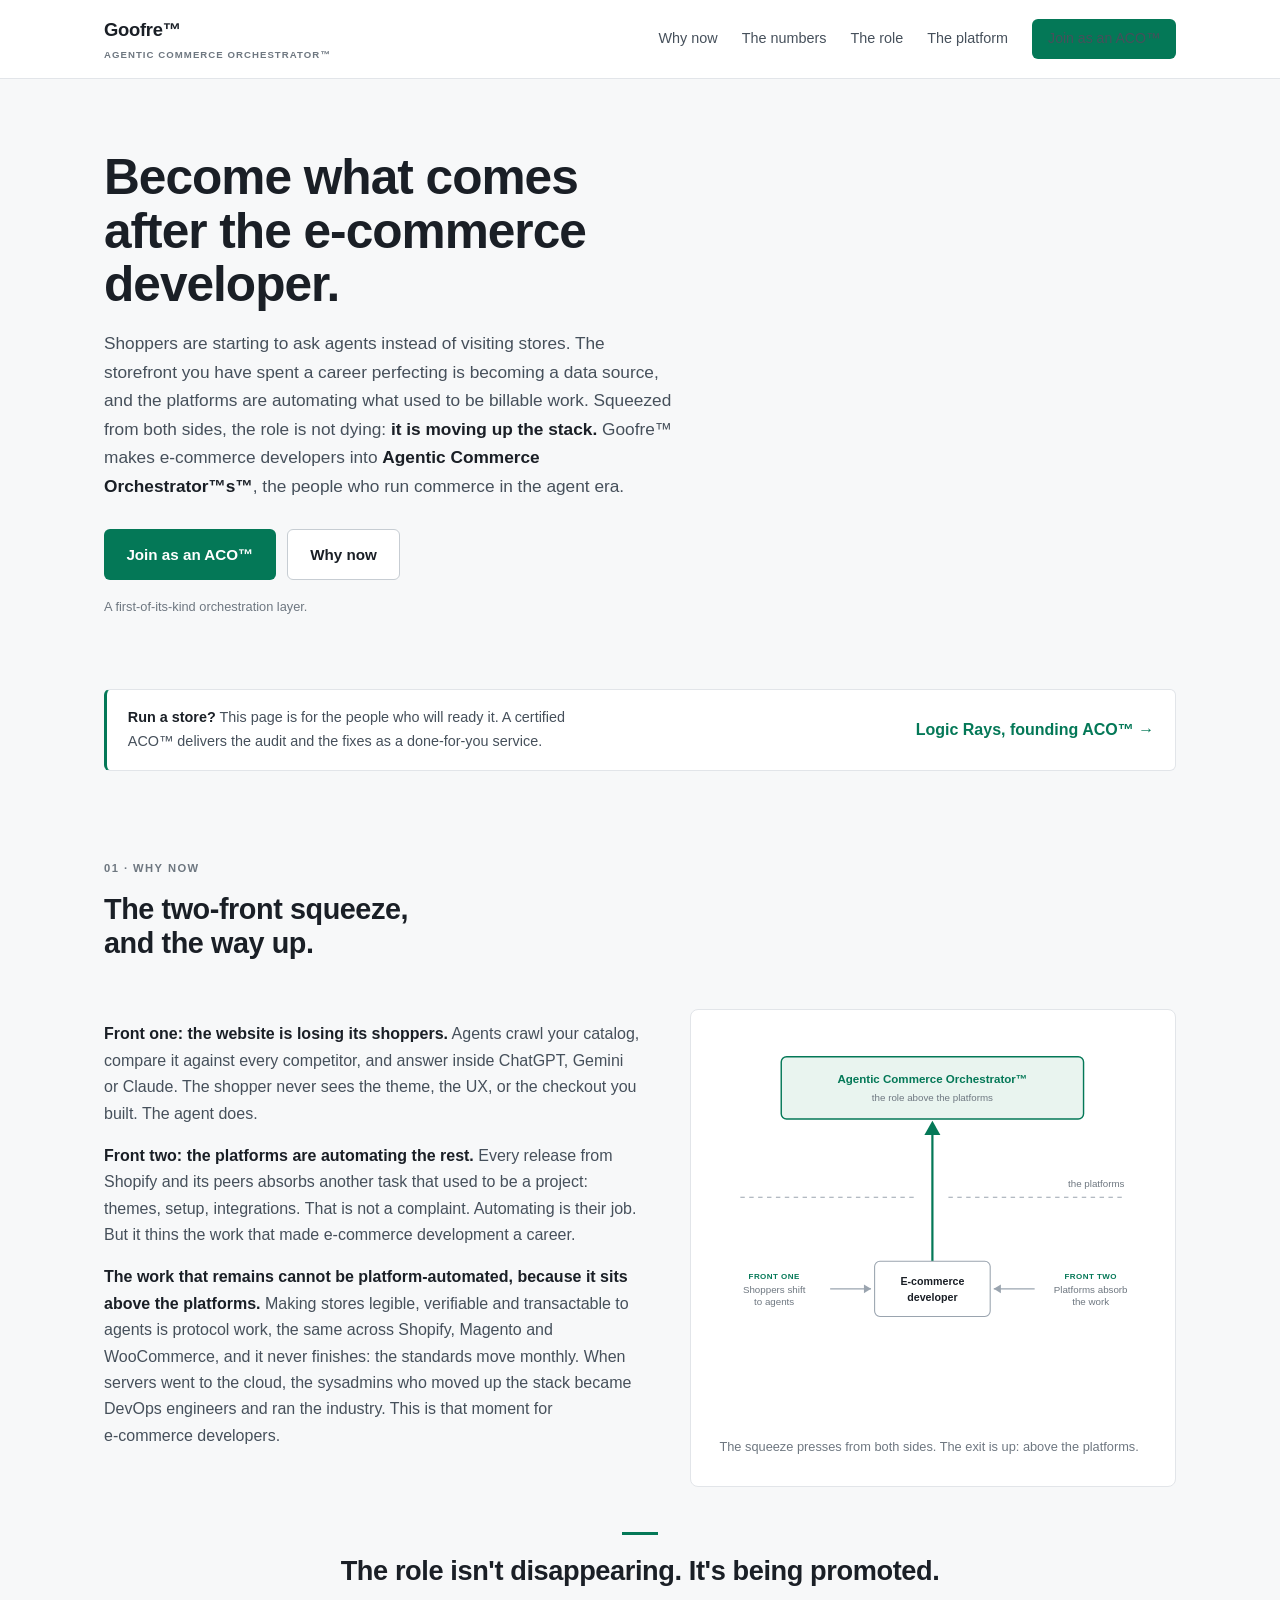
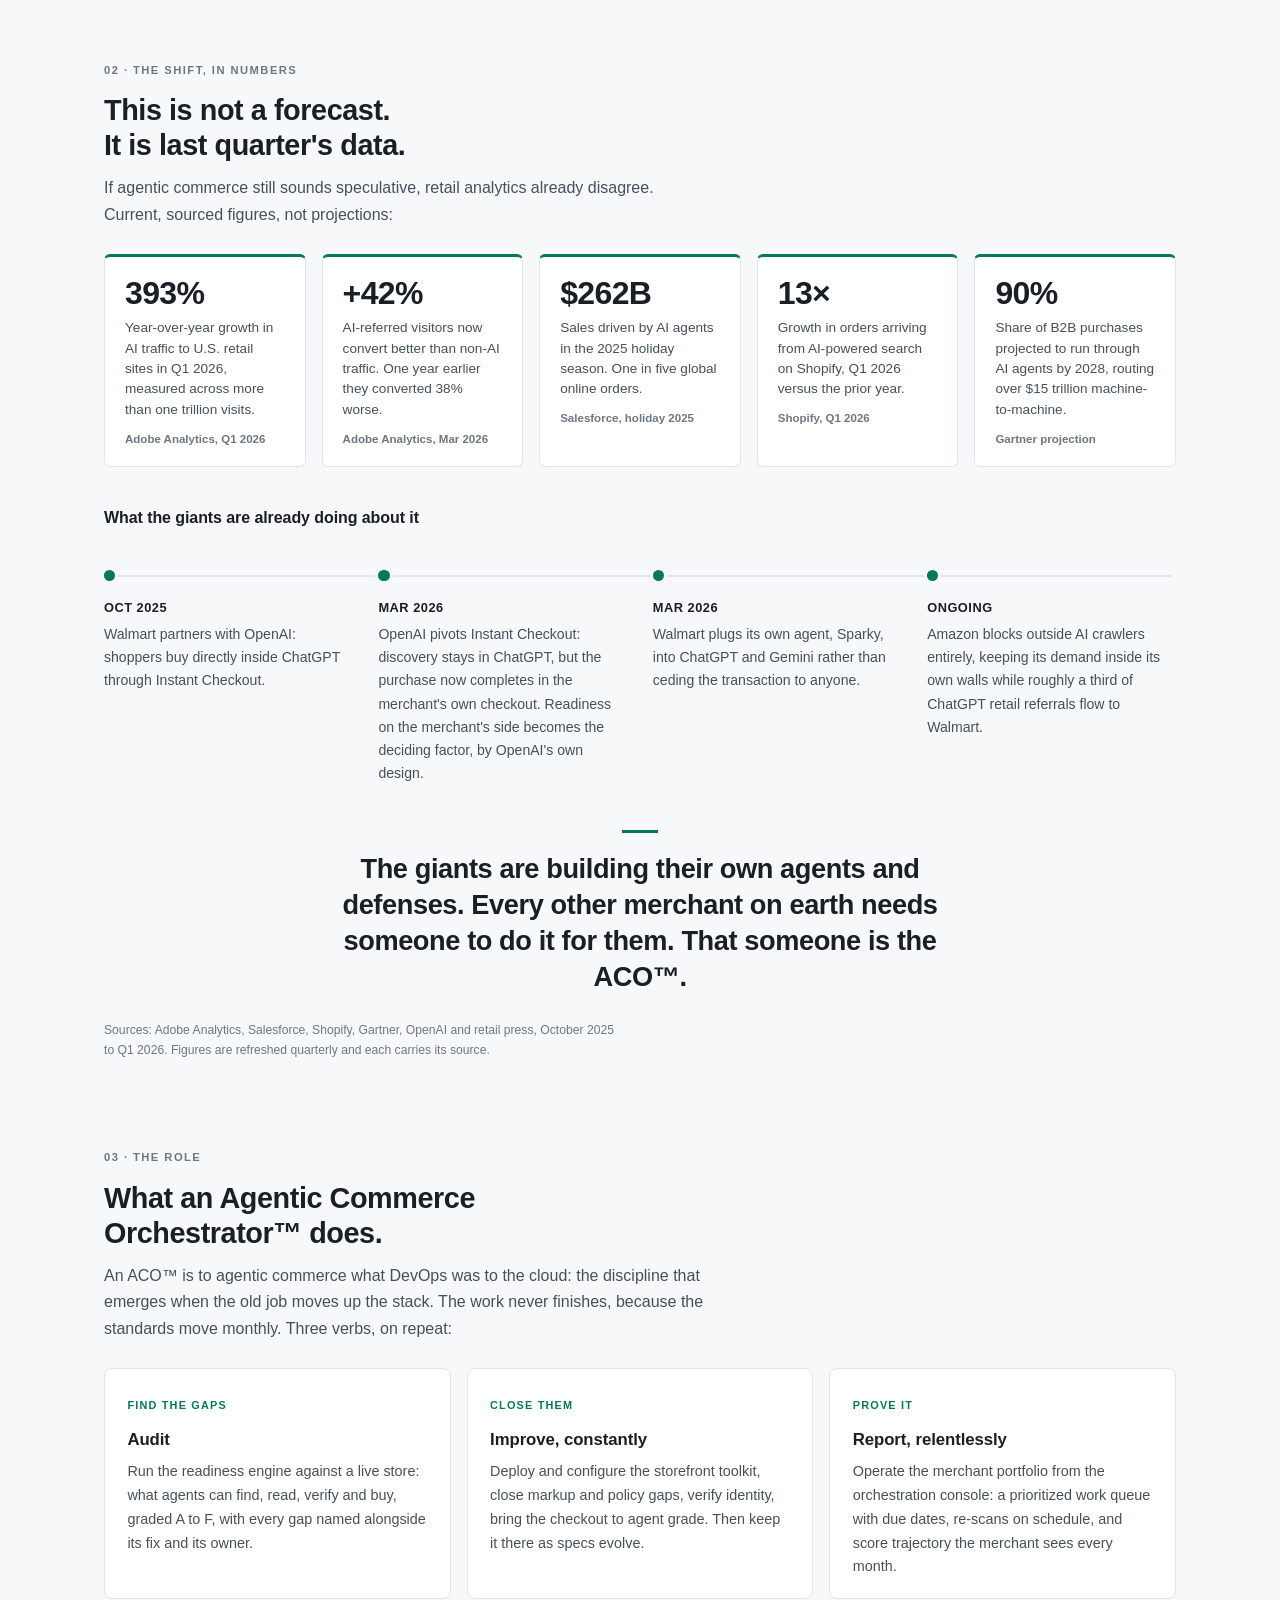
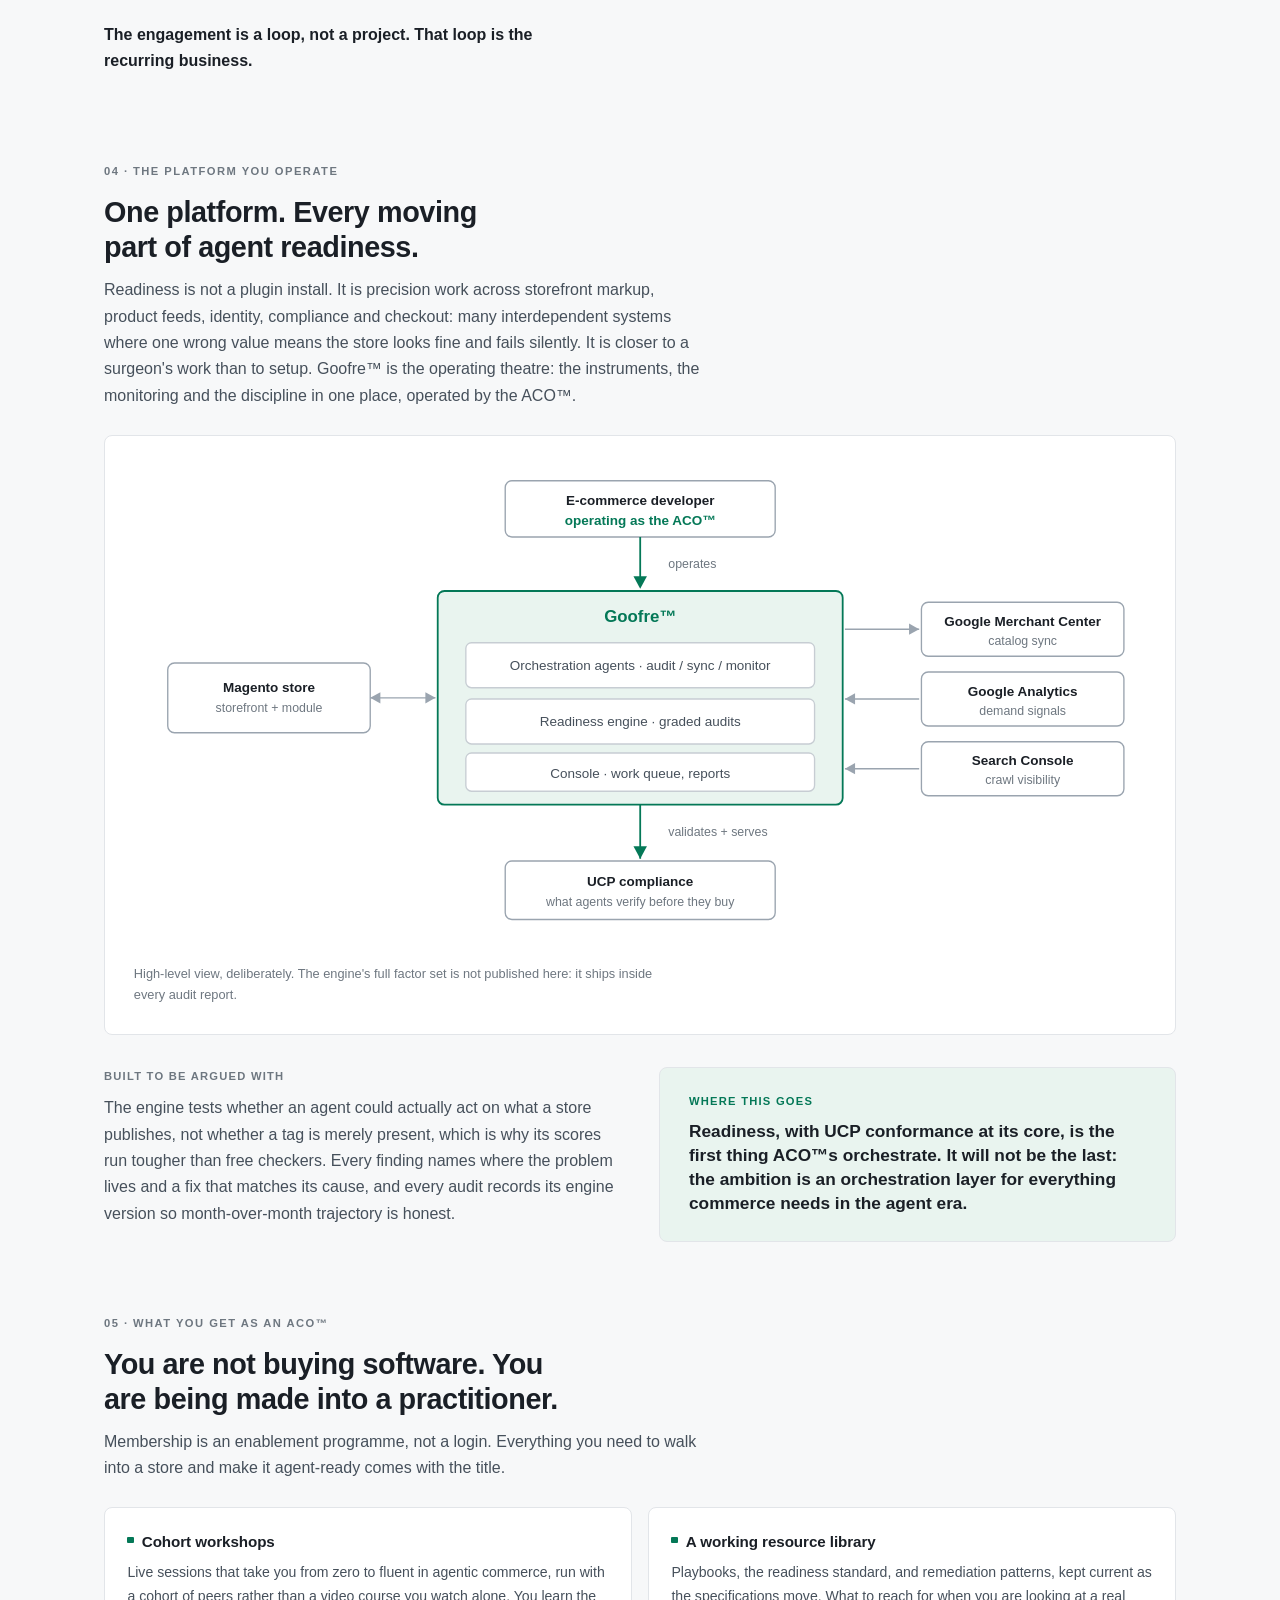
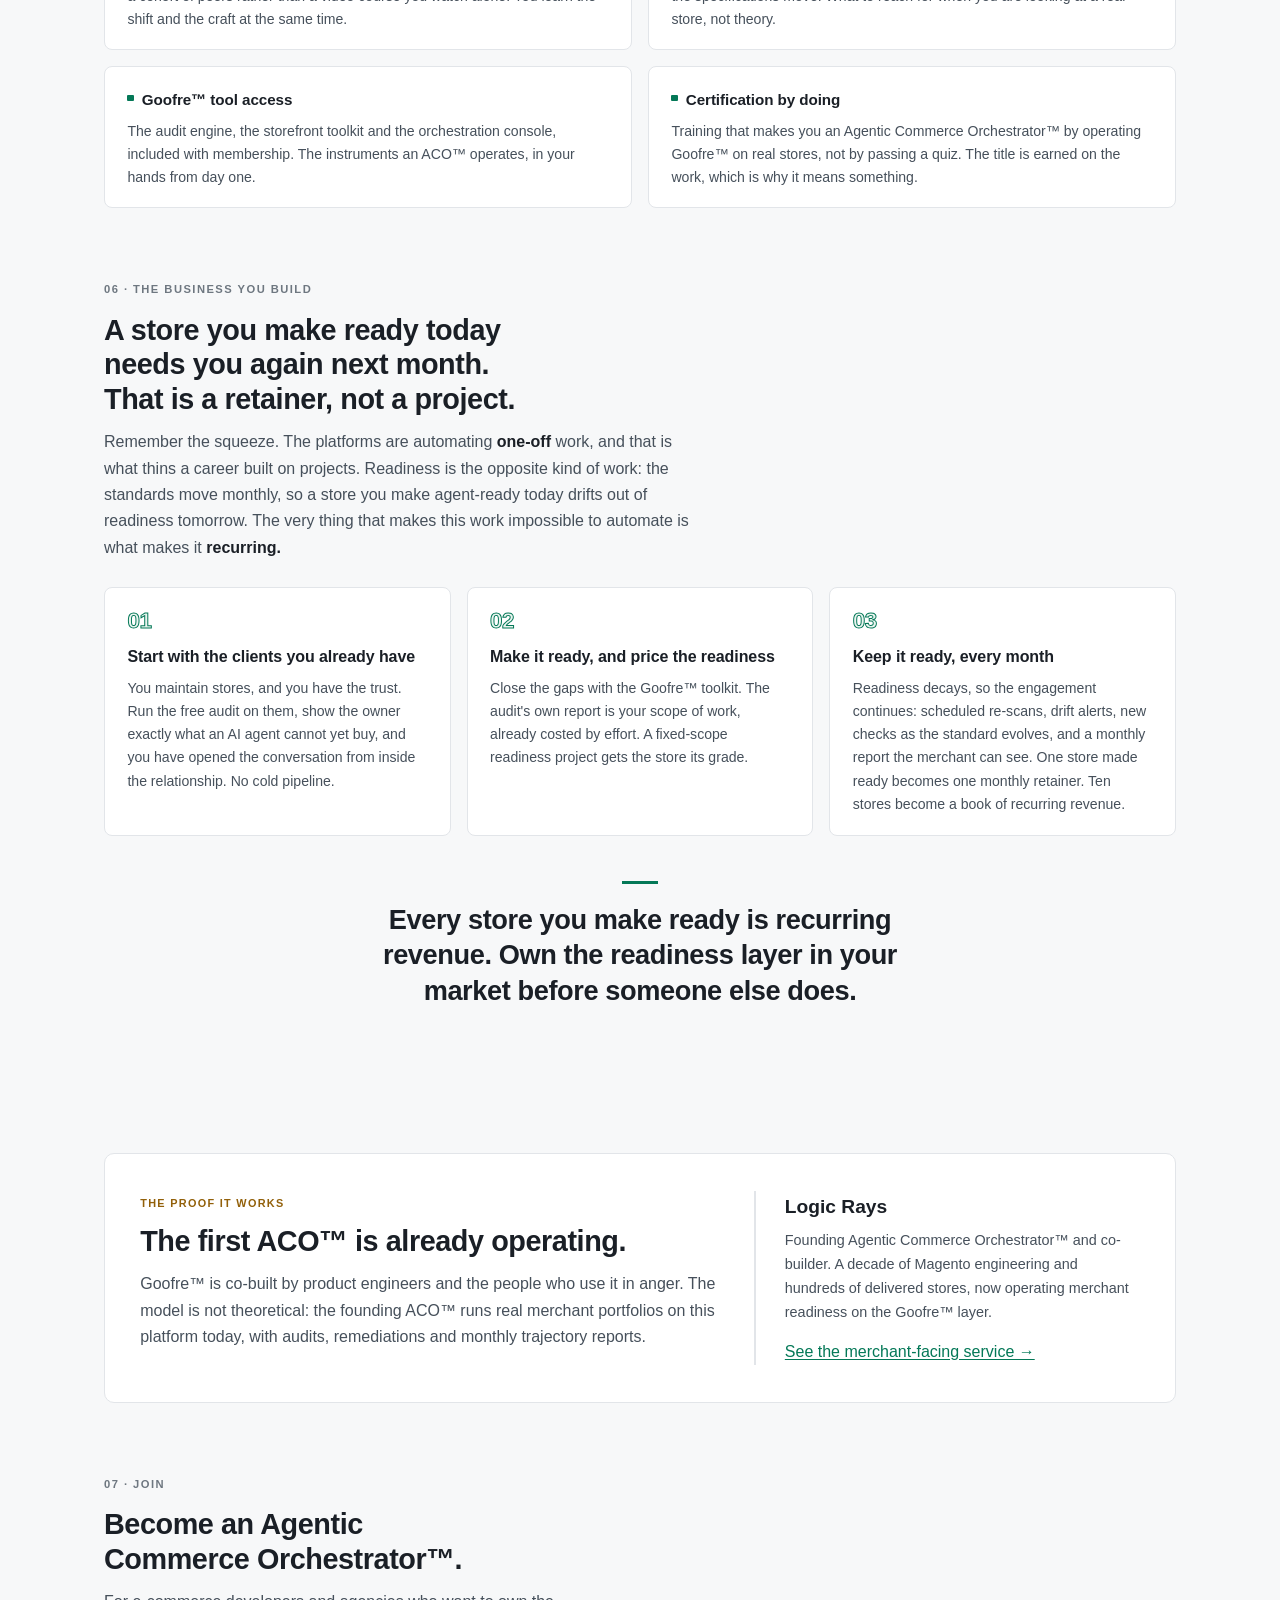
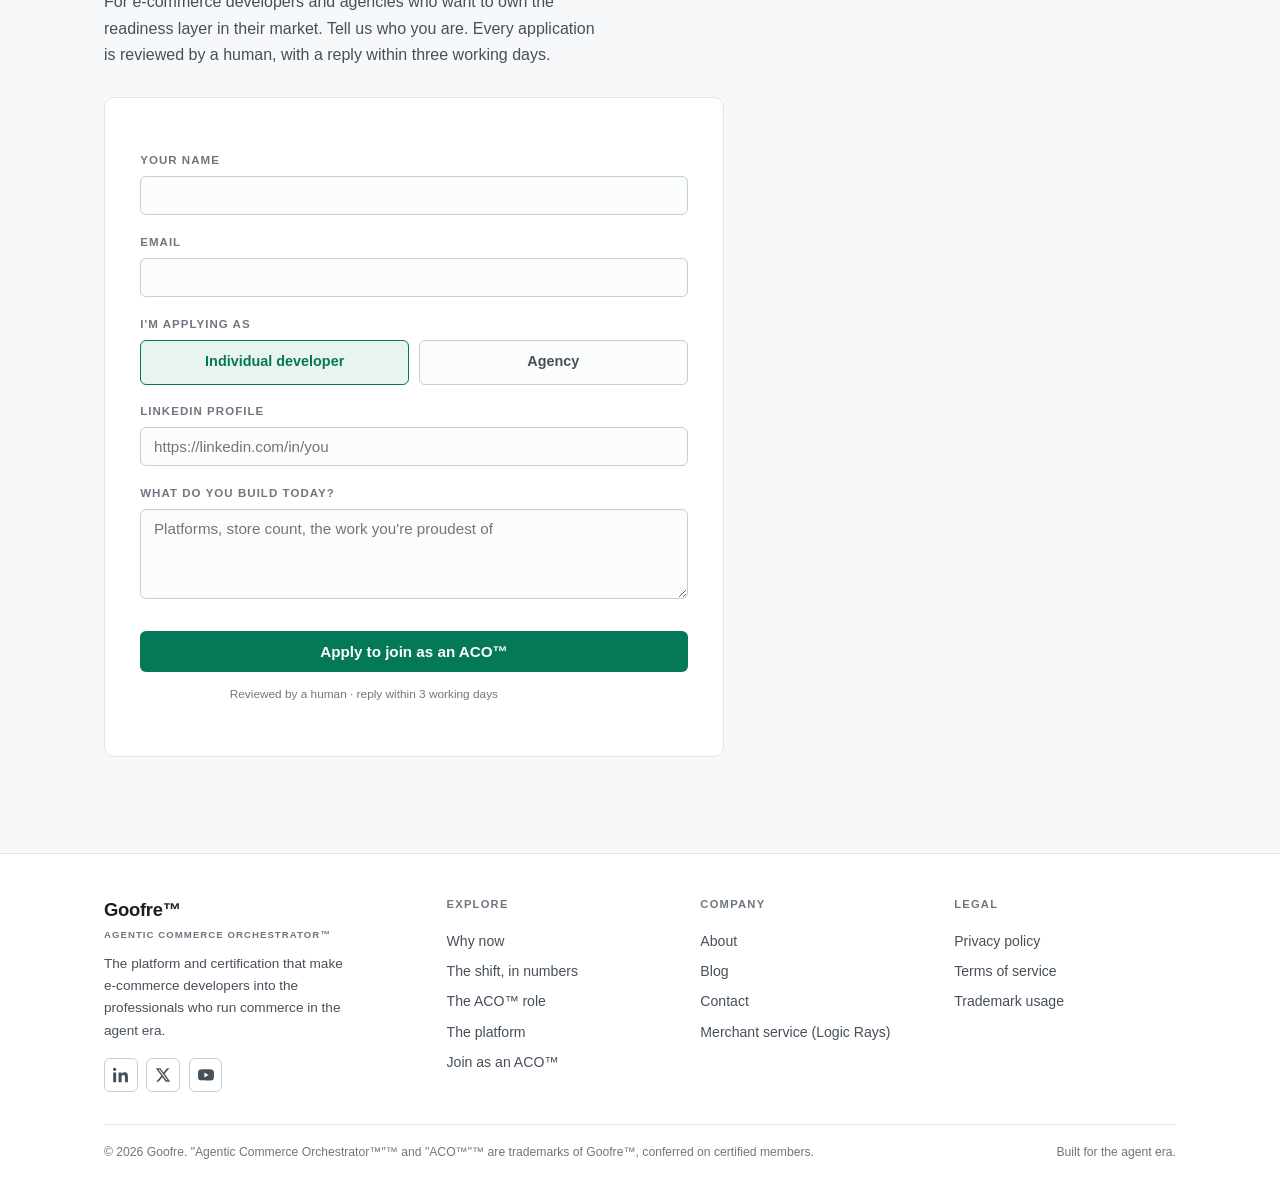
==== index.html @ 99a498b9 "Add ™ to visible Goofre / ACO / Agentic Commerce Orchestrator mentions Trademark symbol on visible b" ====
<!doctype html>
<html lang="en">
<head>
<!-- ═══════════════════════════════════════════════════════════════════════
  GOOFRE.COM · LANDING v5  (enterprise light · squeeze narrative · ACO)
  2026-08-13. Editorial rules in force on this page:
    · No em dashes anywhere in copy.
    · Every ACO / Agentic Commerce Orchestrator instance carries ™.
    · The audit is never quantified (no check counts, no factor lists).
      Precision is conveyed by language and the high-level diagram; the full
      factor set ships only inside audit reports.
    · The squeeze narrative is supply-side only (never merchant-facing).

  HANDOFF, fill before launch:
    [ ] Application form posts to a PLACEHOLDER action. Wire to a real
        endpoint (candidate: applicant-shaped variant of the public lead
        route) and name the owner of the 3-working-day reply promise.
    [ ] Footer: social links (LinkedIn / X / YouTube), Blog, About, Contact,
        Privacy, Terms are placeholder hrefs. Point at real destinations.
    [ ] Generate /sitemap.xml at launch and reference it in robots.txt.
    [ ] og:image, 1200x630 at /assets/goofre-og.jpg.
    [ ] Logic Rays links point at the github.io PREVIEW, swap to the real
        logicrays.com path at launch.
    [ ] Stats in section 02 are sourced Oct 2025 to Q1 2026. Refresh
        quarterly; each figure carries its source inline.
    [ ] index.html in this repo is the LIVE goofre.com. Replacing it with
        this file is the deliberate launch step.
    [ ] Preview deploys add <meta name="robots" content="noindex">.
  ═══════════════════════════════════════════════════════════════════════ -->
<meta charset="utf-8">
<meta name="viewport" content="width=device-width, initial-scale=1">
<meta name="robots" content="noindex">
<title>Goofre | Agentic Commerce Orchestrator™ for E-commerce Developers</title>
<meta name="description" content="The website is losing shoppers to AI agents, and platforms are automating the rest. Goofre makes e-commerce developers into Agentic Commerce Orchestrators™: precision agentic-commerce readiness, storefront tooling and continuous orchestration. Join as an ACO™.">
<link rel="canonical" href="https://goofre.com/">

<meta property="og:type" content="website">
<meta property="og:site_name" content="Goofre">
<meta property="og:title" content="Become what comes after the e-commerce developer.">
<meta property="og:description" content="Squeezed between agents replacing storefronts and platforms automating projects, the role is moving up the stack. Goofre makes developers into Agentic Commerce Orchestrators™.">
<meta property="og:url" content="https://goofre.com/">
<meta property="og:image" content="https://goofre.com/assets/goofre-og.jpg">
<meta name="twitter:card" content="summary_large_image">

<script type="application/ld+json">
{
  "@context": "https://schema.org",
  "@type": "Organization",
  "name": "Goofre",
  "url": "https://goofre.com",
  "description": "Goofre, the Agentic Commerce Orchestrator™. The platform and certification that make e-commerce developers into ACO™s: the professionals who ready stores for AI shopping agents and keep them ready."
}
</script>
<script type="application/ld+json">
{
  "@context": "https://schema.org",
  "@type": "WebSite",
  "name": "Goofre",
  "url": "https://goofre.com"
}
</script>
</head>
<body>

<style>
  /* ── Enterprise light system. Deep emerald, restrained neutrals, 1px
       borders, small radii. No glows, no gradients, no dark-neon. ───────── */
  :root {
    --ground:  #F7F8F9;
    --surface: #FFFFFF;
    --ink:     #1A1F26;
    --ink-2:   #46505B;
    --ink-3:   #6E7780;
    --rule:    #E2E5E9;
    --rule-2:  #EDEFF2;
    --accent:  #047857;
    --accent-hover: #065F46;
    --tint:    #E9F4EF;
    --warn:    #92600A;
    --font-sans: "Helvetica Neue", Helvetica, Arial, "Segoe UI", system-ui, sans-serif;
  }

  * { box-sizing: border-box; }
  body {
    margin: 0; background: var(--ground); color: var(--ink-2);
    font-family: var(--font-sans); font-size: 16px; line-height: 1.65;
    -webkit-font-smoothing: antialiased;
  }
  .shell { max-width: 1120px; margin: 0 auto; padding: 0 1.5rem; }
  section { padding: 4.5rem 0 0; }

  .eyebrow {
    font-size: .7rem; letter-spacing: .13em; text-transform: uppercase;
    color: var(--ink-3); font-weight: 700; margin: 0 0 .9rem;
  }
  h1 {
    font-size: clamp(2rem, 4.8vw, 3.1rem); line-height: 1.08; letter-spacing: -.02em;
    font-weight: 700; margin: 0 0 1.1rem; color: var(--ink); text-wrap: balance; max-width: 19ch;
  }
  h2 {
    font-size: clamp(1.35rem, 2.8vw, 1.8rem); line-height: 1.2; letter-spacing: -.015em;
    font-weight: 700; margin: 0 0 .8rem; color: var(--ink); text-wrap: balance; max-width: 32ch;
  }
  h3 { font-size: 1rem; font-weight: 700; color: var(--ink); margin: 0 0 .4rem; letter-spacing: -.005em; }
  p { max-width: 68ch; margin: 0 0 1rem; }
  strong { color: var(--ink); font-weight: 700; }
  a { color: var(--accent); text-underline-offset: 2px; }
  a:focus-visible, .cta:focus-visible, input:focus-visible, textarea:focus-visible { outline: 2px solid var(--accent); outline-offset: 2px; }

  .cta {
    display: inline-flex; align-items: center; gap: .5rem;
    background: var(--accent); color: #fff; text-decoration: none;
    font-weight: 600; font-size: .95rem; padding: .75rem 1.4rem; border-radius: 6px; border: 0; cursor: pointer;
  }
  .cta:hover { background: var(--accent-hover); }
  .cta.ghost { background: var(--surface); color: var(--ink); border: 1px solid #C7CDD3; }
  .cta.ghost:hover { border-color: var(--accent); color: var(--accent); }

  header.site { background: var(--surface); border-bottom: 1px solid var(--rule); }
  header.site .shell { display: flex; align-items: center; justify-content: space-between; flex-wrap: wrap; gap: .5rem 1.2rem; padding-top: .95rem; padding-bottom: .95rem; }
  .wordmark { font-weight: 700; letter-spacing: -.015em; font-size: 1.15rem; color: var(--ink); text-decoration: none; }
  .wordmark small { font-size: .6rem; letter-spacing: .11em; text-transform: uppercase; color: var(--ink-3); display: block; margin-top: .1rem; font-weight: 600; }
  .nav { display: flex; gap: 1.5rem; align-items: center; font-size: .9rem; }
  .nav a { color: var(--ink-2); text-decoration: none; font-weight: 500; }
  .nav a:hover { color: var(--ink); }

  .hero { padding: 4.5rem 0 3.5rem; }
  .hero-sub { font-size: 1.08rem; max-width: 60ch; }
  .hero-note { font-size: .8rem; color: var(--ink-3); margin-top: 1rem; font-weight: 500; }

  /* why-now: text + vertical diagram, side by side, vertically centred */
  .why-grid { display: grid; grid-template-columns: 1.05fr .95fr; gap: 3rem; align-items: center; margin-top: 1.4rem; }
  .why-copy p { max-width: none; }
  .why-figure { margin-top: 0; }

  .merchant-band {
    display: flex; align-items: center; justify-content: space-between; gap: 1.5rem; flex-wrap: wrap;
    background: var(--surface); border: 1px solid var(--rule); border-left: 3px solid var(--accent);
    border-radius: 6px; padding: 1rem 1.3rem; margin: 0 0 1rem;
  }
  .merchant-band p { margin: 0; font-size: .9rem; max-width: 60ch; }
  .merchant-band a { font-weight: 600; text-decoration: none; }
  .merchant-band a:hover { text-decoration: underline; }

  .panel { background: var(--surface); border: 1px solid var(--rule); border-radius: 8px; padding: 1.8rem; margin: 1.6rem 0 0; }
  .panel svg { width: 100%; height: auto; display: block; }
  .panel figcaption { font-size: .8rem; color: var(--ink-3); margin-top: 1rem; line-height: 1.6; max-width: 76ch; }
  .d-label { font-family: var(--font-sans); font-size: 12px; fill: var(--ink-2); font-weight: 500; }
  .d-label.strong { fill: var(--ink); font-weight: 700; }
  .d-label.accent { fill: var(--accent); font-weight: 700; }
  .d-label.dim { fill: var(--ink-3); font-size: 11px; }
  .d-box { fill: var(--surface); stroke: #9AA4AF; stroke-width: 1.2; rx: 6; }
  .d-box.accent { stroke: var(--accent); stroke-width: 1.6; fill: var(--tint); }
  .d-box.inner { fill: #FFFFFF; stroke: #C7CDD3; rx: 5; }
  .d-line { stroke: #9AA4AF; stroke-width: 1.2; fill: none; }
  .d-line.accent { stroke: var(--accent); stroke-width: 1.6; }

  /* thesis / climax statement: centred, deliberate, fills the centre of the width */
  .pull {
    text-align: center; max-width: 40ch; margin: 2.8rem auto 0;
    font-size: clamp(1.4rem, 2.4vw, 1.7rem); line-height: 1.32; letter-spacing: -.015em;
    color: var(--ink); font-weight: 700;
  }
  .pull::before { content: ""; display: block; width: 2.2rem; height: 3px; background: var(--accent); margin: 0 auto 1.1rem; }

  /* stats */
  .stats { display: grid; grid-template-columns: repeat(auto-fit, minmax(200px, 1fr)); gap: 1rem; margin: 1.6rem 0 0; }
  .stat { background: var(--surface); border: 1px solid var(--rule); border-top: 3px solid var(--accent); border-radius: 6px; padding: 1.2rem 1.25rem 1.05rem; }
  .stat b { display: block; font-size: 2rem; font-weight: 700; letter-spacing: -.02em; color: var(--ink); line-height: 1.1; }
  .stat span { display: block; font-size: .85rem; margin-top: .45rem; line-height: 1.5; }
  .stat small { display: block; font-size: .72rem; color: var(--ink-3); margin-top: .6rem; font-weight: 600; }
  /* horizontal timeline: 4 nodes on a rail, reading left to right */
  .timeline { display: grid; grid-template-columns: repeat(4, 1fr); gap: 1.6rem; margin: 2.4rem 0 0; position: relative; }
  .timeline::before { content: ""; position: absolute; top: 5px; left: 5px; right: 5px; height: 2px; background: var(--rule); }
  .tl { position: relative; padding-top: 1.7rem; max-width: none; }
  .tl::before { content: ""; position: absolute; left: 0; top: 0; width: .7rem; height: .7rem; border-radius: 50%; background: var(--accent); box-shadow: 0 0 0 3px var(--ground); }
  .tl b { display: block; color: var(--ink); font-weight: 700; font-size: .8rem; letter-spacing: .04em; margin-bottom: .3rem; }
  .tl p { margin: 0; font-size: .88rem; }
  .sources { font-size: .76rem; color: var(--ink-3); margin-top: 1.6rem; max-width: 76ch; }

  .triad { display: grid; grid-template-columns: 1fr 1fr 1fr; gap: 1rem; margin: 1.6rem 0 0; }
  .tcard { background: var(--surface); border: 1px solid var(--rule); border-radius: 8px; padding: 1.4rem 1.4rem 1.2rem; }
  .tcard .tk { font-size: .68rem; letter-spacing: .11em; text-transform: uppercase; color: var(--accent); font-weight: 700; }
  .tcard h3 { margin: .55rem 0 .4rem; font-size: 1.05rem; }
  .tcard p { font-size: .9rem; margin: 0; }

  .principles { display: grid; grid-template-columns: 1fr 1fr; gap: 1rem; margin-top: 1.6rem; }
  .prin { background: var(--surface); border: 1px solid var(--rule); border-radius: 8px; padding: 1.3rem 1.4rem 1.1rem; }
  .prin h3 { font-size: .95rem; color: var(--ink); margin-bottom: .45rem; }
  .prin h3 { padding-left: .9rem; position: relative; }
  .prin h3::before { content: ""; position: absolute; left: 0; top: .5em; width: .4rem; height: .4rem; background: var(--accent); border-radius: 1px; }
  .prin p { font-size: .88rem; margin: 0; }

  /* two-column split: explanatory prose left, highlighted statement right */
  .split { display: grid; grid-template-columns: 1fr 1fr; gap: 2.4rem; margin: 2rem 0 0; align-items: stretch; }
  .split .lead-eyebrow { font-size: .7rem; letter-spacing: .11em; text-transform: uppercase; color: var(--ink-3); font-weight: 700; margin: 0 0 .6rem; }
  .split-copy p { max-width: none; margin: 0; }
  .statement-card { background: var(--tint); border: 1px solid var(--rule); border-radius: 8px; padding: 1.6rem 1.8rem; display: flex; flex-direction: column; justify-content: center; }
  .statement-card .lead-eyebrow { color: var(--accent); }
  .statement-card p { margin: 0; font-size: 1.08rem; font-weight: 700; color: var(--ink); max-width: none; line-height: 1.4; }

  /* business model steps */
  .model { display: grid; grid-template-columns: 1fr 1fr 1fr; gap: 1rem; margin: 1.6rem 0 0; }
  .model-step { background: var(--surface); border: 1px solid var(--rule); border-radius: 8px; padding: 1.4rem 1.4rem 1.2rem; position: relative; }
  .model-step .mn { font-size: 1.4rem; font-weight: 700; color: var(--tint); -webkit-text-stroke: 1px var(--accent); letter-spacing: -.02em; line-height: 1; display: block; }
  .model-step h3 { margin: .7rem 0 .4rem; font-size: 1rem; }
  .model-step p { font-size: .88rem; margin: 0; }

  .partner { background: var(--surface); border: 1px solid var(--rule); border-radius: 10px; padding: 2.2rem; margin-top: 4.5rem; }
  .partner .grid { display: grid; grid-template-columns: 1.2fr .8fr; gap: 2.2rem; align-items: center; }
  .partner .founding { font-size: .68rem; letter-spacing: .12em; text-transform: uppercase; color: var(--warn); font-weight: 700; }
  .partner h2 { margin-top: .5rem; }
  .partner .lr { border-left: 2px solid var(--rule); padding-left: 1.8rem; }
  .partner .lr b { font-size: 1.2rem; font-weight: 700; color: var(--ink); display: block; }
  .partner .lr p { font-size: .9rem; margin: .45rem 0 .9rem; }

  .apply { background: var(--surface); border: 1px solid var(--rule); border-radius: 10px; padding: 2.2rem; margin-top: 1.8rem; max-width: 620px; }
  .apply label { display: block; font-size: .72rem; letter-spacing: .09em; text-transform: uppercase; color: var(--ink-3); font-weight: 700; margin: 1.1rem 0 .35rem; }
  .apply input[type="text"], .apply input[type="email"], .apply input[type="url"], .apply textarea {
    width: 100%; background: #FBFCFC; border: 1px solid #C7CDD3; border-radius: 6px;
    color: var(--ink); font-family: var(--font-sans); font-size: .95rem; padding: .65rem .8rem; outline: none;
  }
  .apply input:focus, .apply textarea:focus { border-color: var(--accent); }
  .apply textarea { min-height: 90px; resize: vertical; }
  .whoami { display: flex; gap: .6rem; margin-top: .35rem; }
  .whoami input[type="radio"] { position: absolute; opacity: 0; }
  .whoami label {
    margin: 0; flex: 1; text-align: center; cursor: pointer; text-transform: none; letter-spacing: 0;
    font-size: .9rem; font-weight: 600; color: var(--ink-2);
    background: #FBFCFC; border: 1px solid #C7CDD3; border-radius: 6px; padding: .6rem .5rem;
  }
  .whoami input[type="radio"]:checked + label { border-color: var(--accent); color: var(--accent); background: var(--tint); }
  .whoami input[type="radio"]:focus-visible + label { outline: 2px solid var(--accent); outline-offset: 2px; }
  .cond { display: none; }
  .apply:has(#who-ind:checked) .cond.ind { display: block; }
  .apply:has(#who-agency:checked) .cond.agency { display: block; }
  .apply .cta { margin-top: 1.5rem; width: 100%; justify-content: center; }
  .apply-note { font-size: .74rem; color: var(--ink-3); margin-top: .8rem; text-align: center; font-weight: 500; }

  .final { padding: 4.5rem 0 5rem; }

  /* ── Enterprise footer: sitemap columns + social ─────────────────────── */
  footer.site { background: var(--surface); border-top: 1px solid var(--rule); margin-top: 1rem; }
  .foot-grid { display: grid; grid-template-columns: 1.4fr 1fr 1fr 1fr; gap: 2rem; padding: 2.6rem 0 2rem; }
  .foot-brand p { font-size: .85rem; margin: .6rem 0 1rem; max-width: 32ch; }
  .foot-col h4 { font-size: .7rem; letter-spacing: .11em; text-transform: uppercase; color: var(--ink-3); font-weight: 700; margin: 0 0 .8rem; }
  .foot-col a { display: block; color: var(--ink-2); text-decoration: none; font-size: .88rem; padding: .22rem 0; }
  .foot-col a:hover { color: var(--accent); }
  .social { display: flex; gap: .55rem; }
  .social a {
    width: 2.1rem; height: 2.1rem; border: 1px solid #C7CDD3; border-radius: 6px;
    display: flex; align-items: center; justify-content: center; color: var(--ink-2);
  }
  .social a:hover { border-color: var(--accent); color: var(--accent); }
  .social svg { width: 1rem; height: 1rem; fill: currentColor; }
  .foot-bottom { border-top: 1px solid var(--rule); padding: 1.1rem 0 1.4rem; display: flex; flex-wrap: wrap; gap: .5rem 2rem; justify-content: space-between; font-size: .76rem; color: var(--ink-3); }

  @media (max-width: 900px) { .foot-grid { grid-template-columns: 1fr 1fr; } }
  @media (max-width: 840px) {
    .triad, .principles, .model, .split { grid-template-columns: 1fr; }
    .why-grid { grid-template-columns: 1fr; gap: 1.6rem; }
    .why-figure { max-width: 440px; }
    .timeline { grid-template-columns: 1fr 1fr; gap: 1.4rem 1.6rem; }
    .timeline::before { display: none; }
    .partner .grid { grid-template-columns: 1fr; }
    .partner .lr { border-left: 0; border-top: 1px solid var(--rule); padding: 1.4rem 0 0; }
  }
  @media (max-width: 560px) { .foot-grid { grid-template-columns: 1fr; } .timeline { grid-template-columns: 1fr; } }
  @media (prefers-reduced-motion: reduce) { * { transition: none !important; } }
</style>

<header class="site">
  <div class="shell">
    <a class="wordmark" href="/">Goofre™<small>Agentic Commerce Orchestrator™</small></a>
    <nav class="nav">
      <a href="#why">Why now</a>
      <a href="#numbers">The numbers</a>
      <a href="#role">The role</a>
      <a href="#platform">The platform</a>
      <a class="cta" style="padding:.5rem 1rem;font-size:.88rem;" href="#apply">Join as an ACO™</a>
    </nav>
  </div>
</header>

<!-- ══════════════════ HERO ══════════════════ -->
<div class="shell">
  <section class="hero" id="top">
    <h1>Become what comes after the e&#8209;commerce developer.</h1>
    <p class="hero-sub">
      Shoppers are starting to ask agents instead of visiting stores. The storefront you have spent
      a career perfecting is becoming a data source, and the platforms are automating what used to
      be billable work. Squeezed from both sides, the role is not dying: <strong>it is moving up
      the stack.</strong> Goofre™ makes e‑commerce developers into
      <strong>Agentic Commerce Orchestrator™s™</strong>, the people who run commerce in the
      agent era.
    </p>
    <div style="display:flex;gap:.7rem;flex-wrap:wrap;margin:1.8rem 0 0;">
      <a class="cta" href="#apply">Join as an ACO™</a>
      <a class="cta ghost" href="#why">Why now</a>
    </div>
    <p class="hero-note">A first-of-its-kind orchestration layer.</p>
  </section>

  <aside class="merchant-band">
    <p><strong>Run a store?</strong> This page is for the people who will ready it. A certified
    ACO™ delivers the audit and the fixes as a done-for-you service.</p>
    <a href="https://reachviveksai-cloud.github.io/logicrays-landing/?src=goofre-home">Logic Rays, founding ACO™ →</a>
  </aside>

  <!-- ══════════════════ 01 · WHY NOW ══════════════════ -->
  <section id="why">
    <p class="eyebrow">01 · Why now</p>
    <h2>The two-front squeeze, and the way up.</h2>

    <div class="why-grid">
      <div class="why-copy">
        <p>
          <strong>Front one: the website is losing its shoppers.</strong> Agents crawl your catalog,
          compare it against every competitor, and answer inside ChatGPT, Gemini or Claude. The
          shopper never sees the theme, the UX, or the checkout you built. The agent does.
        </p>
        <p>
          <strong>Front two: the platforms are automating the rest.</strong> Every release from
          Shopify and its peers absorbs another task that used to be a project: themes, setup,
          integrations. That is not a complaint. Automating is their job. But it thins the work that
          made e‑commerce development a career.
        </p>
        <p style="margin-bottom:0;">
          <strong>The work that remains cannot be platform-automated, because it sits above the
          platforms.</strong> Making stores legible, verifiable and transactable to agents is
          protocol work, the same across Shopify, Magento and WooCommerce, and it never finishes:
          the standards move monthly. When servers went to the cloud, the sysadmins who moved up the
          stack became DevOps engineers and ran the industry. This is that moment for e‑commerce
          developers.
        </p>
      </div>

      <figure class="panel why-figure">
        <svg viewBox="0 0 480 430" xmlns="http://www.w3.org/2000/svg" role="img"
             aria-label="Diagram: the e-commerce developer is squeezed on two fronts — shoppers shifting to agents, and platforms absorbing the work — and the way up is to rise above the platform line into the Agentic Commerce Orchestrator role.">
          <!-- ACO, the destination, at the top -->
          <rect class="d-box accent" x="70" y="20" width="340" height="70"/>
          <text class="d-label accent" x="240" y="50" text-anchor="middle" style="font-size:13px;">Agentic Commerce Orchestrator™</text>
          <text class="d-label dim" x="240" y="70" text-anchor="middle">the role above the platforms</text>

          <!-- the rise: a bold arrow breaking up through the platform line -->
          <line class="d-line accent" x1="240" y1="250" x2="240" y2="100" style="stroke-width:2.5;"/>
          <polygon points="240,92 231,108 249,108" fill="#047857"/>

          <!-- the platform line: dashed, broken only where the arrow rises through it -->
          <line class="d-line" x1="24" y1="178" x2="222" y2="178" style="stroke-dasharray:5 5;"/>
          <line class="d-line" x1="258" y1="178" x2="456" y2="178" style="stroke-dasharray:5 5;"/>
          <text class="d-label dim" x="456" y="166" text-anchor="end">the platforms</text>

          <!-- the developer, below the line, being squeezed -->
          <rect class="d-box" x="175" y="250" width="130" height="62"/>
          <text class="d-label strong" x="240" y="277" text-anchor="middle">E-commerce</text>
          <text class="d-label strong" x="240" y="295" text-anchor="middle">developer</text>

          <!-- front one, pressing from the left -->
          <text class="d-label accent" x="62" y="270" text-anchor="middle" style="font-size:9px;letter-spacing:.5px;">FRONT ONE</text>
          <text class="d-label dim" x="62" y="286" text-anchor="middle">Shoppers shift</text>
          <text class="d-label dim" x="62" y="299" text-anchor="middle">to agents</text>
          <line class="d-line" x1="125" y1="281" x2="171" y2="281"/>
          <polygon points="171,281 163,276 163,286" fill="#9AA4AF"/>

          <!-- front two, pressing from the right -->
          <text class="d-label accent" x="418" y="270" text-anchor="middle" style="font-size:9px;letter-spacing:.5px;">FRONT TWO</text>
          <text class="d-label dim" x="418" y="286" text-anchor="middle">Platforms absorb</text>
          <text class="d-label dim" x="418" y="299" text-anchor="middle">the work</text>
          <line class="d-line" x1="355" y1="281" x2="309" y2="281"/>
          <polygon points="309,281 317,276 317,286" fill="#9AA4AF"/>
        </svg>
        <figcaption>The squeeze presses from both sides. The exit is up: above the platforms.</figcaption>
      </figure>
    </div>

    <p class="pull">The role isn't disappearing. It's being promoted.</p>
  </section>

  <!-- ══════════════════ 02 · THE NUMBERS ══════════════════ -->
  <section id="numbers">
    <p class="eyebrow">02 · The shift, in numbers</p>
    <h2>This is not a forecast. It is last quarter's data.</h2>
    <p>
      If agentic commerce still sounds speculative, retail analytics already disagree. Current,
      sourced figures, not projections:
    </p>

    <div class="stats">
      <div class="stat"><b>393%</b><span>Year-over-year growth in AI traffic to U.S. retail sites in Q1 2026, measured across more than one trillion visits.</span><small>Adobe Analytics, Q1 2026</small></div>
      <div class="stat"><b>+42%</b><span>AI-referred visitors now convert better than non-AI traffic. One year earlier they converted 38% worse.</span><small>Adobe Analytics, Mar 2026</small></div>
      <div class="stat"><b>$262B</b><span>Sales driven by AI agents in the 2025 holiday season. One in five global online orders.</span><small>Salesforce, holiday 2025</small></div>
      <div class="stat"><b>13×</b><span>Growth in orders arriving from AI-powered search on Shopify, Q1 2026 versus the prior year.</span><small>Shopify, Q1 2026</small></div>
      <div class="stat"><b>90%</b><span>Share of B2B purchases projected to run through AI agents by 2028, routing over $15 trillion machine-to-machine.</span><small>Gartner projection</small></div>
    </div>

    <h3 style="margin-top:2.4rem;">What the giants are already doing about it</h3>
    <div class="timeline">
      <div class="tl"><b>OCT 2025</b><p>Walmart partners with OpenAI: shoppers buy directly inside ChatGPT through Instant Checkout.</p></div>
      <div class="tl"><b>MAR 2026</b><p>OpenAI pivots Instant Checkout: discovery stays in ChatGPT, but the purchase now completes in the merchant's own checkout. Readiness on the merchant's side becomes the deciding factor, by OpenAI's own design.</p></div>
      <div class="tl"><b>MAR 2026</b><p>Walmart plugs its own agent, Sparky, into ChatGPT and Gemini rather than ceding the transaction to anyone.</p></div>
      <div class="tl"><b>ONGOING</b><p>Amazon blocks outside AI crawlers entirely, keeping its demand inside its own walls while roughly a third of ChatGPT retail referrals flow to Walmart.</p></div>
    </div>

    <p class="pull">The giants are building their own agents and defenses. Every other merchant on
    earth needs someone to do it for them. That someone is the ACO™.</p>
    <p class="sources">Sources: Adobe Analytics, Salesforce, Shopify, Gartner, OpenAI and retail press, October 2025 to Q1 2026. Figures are refreshed quarterly and each carries its source.</p>
  </section>

  <!-- ══════════════════ 03 · THE ROLE ══════════════════ -->
  <section id="role">
    <p class="eyebrow">03 · The role</p>
    <h2>What an Agentic Commerce Orchestrator™ does.</h2>
    <p>
      An ACO™ is to agentic commerce what DevOps was to the cloud: the discipline that emerges
      when the old job moves up the stack. The work never finishes, because the standards move
      monthly. Three verbs, on repeat:
    </p>

    <div class="triad">
      <div class="tcard">
        <span class="tk">Find the gaps</span>
        <h3>Audit</h3>
        <p>Run the readiness engine against a live store: what agents can find, read, verify and
        buy, graded A to F, with every gap named alongside its fix and its owner.</p>
      </div>
      <div class="tcard">
        <span class="tk">Close them</span>
        <h3>Improve, constantly</h3>
        <p>Deploy and configure the storefront toolkit, close markup and policy gaps, verify
        identity, bring the checkout to agent grade. Then keep it there as specs evolve.</p>
      </div>
      <div class="tcard">
        <span class="tk">Prove it</span>
        <h3>Report, relentlessly</h3>
        <p>Operate the merchant portfolio from the orchestration console: a prioritized work queue
        with due dates, re-scans on schedule, and score trajectory the merchant sees every month.</p>
      </div>
    </div>

    <p style="margin-top:1.4rem;color:var(--ink);font-weight:600;max-width:52ch;">
      The engagement is a loop, not a project. That loop is the recurring business.
    </p>
  </section>

  <!-- ══════════════════ 04 · THE PLATFORM ══════════════════ -->
  <section id="platform">
    <p class="eyebrow">04 · The platform you operate</p>
    <h2>One platform. Every moving part of agent readiness.</h2>
    <p>
      Readiness is not a plugin install. It is precision work across storefront markup, product
      feeds, identity, compliance and checkout: many interdependent systems where one wrong value
      means the store looks fine and fails silently. It is closer to a surgeon's work than to
      setup. Goofre™ is the operating theatre: the instruments, the monitoring and the discipline
      in one place, operated by the ACO™.
    </p>

    <figure class="panel">
      <svg viewBox="0 0 900 430" xmlns="http://www.w3.org/2000/svg" role="img"
           aria-label="High-level architecture: the e-commerce developer operates Goofre, which connects the Magento store, Google Merchant Center, Google Analytics, Search Console and the UCP compliance layer, with orchestration agents working inside Goofre">
        <!-- developer on top -->
        <rect class="d-box" x="330" y="14" width="240" height="50"/>
        <text class="d-label strong" x="450" y="36" text-anchor="middle">E-commerce developer</text>
        <text class="d-label accent" x="450" y="53" text-anchor="middle">operating as the ACO™</text>
        <line class="d-line accent" x1="450" y1="64" x2="450" y2="106"/>
        <polygon points="450,110 444,99 456,99" fill="#047857"/>
        <text class="d-label dim" x="475" y="92">operates</text>

        <!-- Goofre hub -->
        <rect class="d-box accent" x="270" y="112" width="360" height="190"/>
        <text class="d-label accent" x="450" y="140" text-anchor="middle" style="font-size:15px;">Goofre™</text>
        <rect class="d-box inner" x="295" y="158" width="310" height="40"/>
        <text class="d-label" x="450" y="182" text-anchor="middle">Orchestration agents · audit / sync / monitor</text>
        <rect class="d-box inner" x="295" y="208" width="310" height="40"/>
        <text class="d-label" x="450" y="232" text-anchor="middle">Readiness engine · graded audits</text>
        <rect class="d-box inner" x="295" y="256" width="310" height="34"/>
        <text class="d-label" x="450" y="278" text-anchor="middle">Console · work queue, reports</text>

        <!-- Magento left -->
        <rect class="d-box" x="30" y="176" width="180" height="62"/>
        <text class="d-label strong" x="120" y="202" text-anchor="middle">Magento store</text>
        <text class="d-label dim" x="120" y="220" text-anchor="middle">storefront + module</text>
        <line class="d-line" x1="210" y1="207" x2="268" y2="207"/>
        <polygon points="268,207 259,202 259,212" fill="#9AA4AF"/>
        <polygon points="210,207 219,202 219,212" fill="#9AA4AF"/>

        <!-- Google column right -->
        <rect class="d-box" x="700" y="122" width="180" height="48"/>
        <text class="d-label strong" x="790" y="143" text-anchor="middle">Google Merchant Center</text>
        <text class="d-label dim" x="790" y="160" text-anchor="middle">catalog sync</text>
        <rect class="d-box" x="700" y="184" width="180" height="48"/>
        <text class="d-label strong" x="790" y="205" text-anchor="middle">Google Analytics</text>
        <text class="d-label dim" x="790" y="222" text-anchor="middle">demand signals</text>
        <rect class="d-box" x="700" y="246" width="180" height="48"/>
        <text class="d-label strong" x="790" y="267" text-anchor="middle">Search Console</text>
        <text class="d-label dim" x="790" y="284" text-anchor="middle">crawl visibility</text>
        <line class="d-line" x1="632" y1="146" x2="698" y2="146"/><polygon points="698,146 689,141 689,151" fill="#9AA4AF"/>
        <line class="d-line" x1="632" y1="208" x2="698" y2="208"/><polygon points="632,208 641,203 641,213" fill="#9AA4AF"/>
        <line class="d-line" x1="632" y1="270" x2="698" y2="270"/><polygon points="632,270 641,265 641,275" fill="#9AA4AF"/>

        <!-- UCP bottom -->
        <rect class="d-box" x="330" y="352" width="240" height="52"/>
        <text class="d-label strong" x="450" y="374" text-anchor="middle">UCP compliance</text>
        <text class="d-label dim" x="450" y="392" text-anchor="middle">what agents verify before they buy</text>
        <line class="d-line accent" x1="450" y1="302" x2="450" y2="350"/>
        <polygon points="450,350 444,339 456,339" fill="#047857"/>
        <text class="d-label dim" x="475" y="330">validates + serves</text>
      </svg>
      <figcaption>
        High-level view, deliberately. The engine's full factor set is not published here: it
        ships inside every audit report.
      </figcaption>
    </figure>

    <div class="split">
      <div class="split-copy">
        <p class="lead-eyebrow">Built to be argued with</p>
        <p>
          The engine tests whether an agent could actually act on what a store publishes, not
          whether a tag is merely present, which is why its scores run tougher than free checkers.
          Every finding names where the problem lives and a fix that matches its cause, and every
          audit records its engine version so month-over-month trajectory is honest.
        </p>
      </div>
      <aside class="statement-card">
        <p class="lead-eyebrow">Where this goes</p>
        <p>
          Readiness, with UCP conformance at its core, is the first thing ACO™s orchestrate. It
          will not be the last: the ambition is an orchestration layer for everything commerce needs
          in the agent era.
        </p>
      </aside>
    </div>
  </section>

  <!-- ══════════════════ 05 · WHAT YOU GET ══════════════════ -->
  <section id="membership">
    <p class="eyebrow">05 · What you get as an ACO™</p>
    <h2>You are not buying software. You are being made into a practitioner.</h2>
    <p>
      Membership is an enablement programme, not a login. Everything you need to walk into a store
      and make it agent-ready comes with the title.
    </p>

    <div class="principles">
      <div class="prin">
        <h3>Cohort workshops</h3>
        <p>Live sessions that take you from zero to fluent in agentic commerce, run with a cohort of
        peers rather than a video course you watch alone. You learn the shift and the craft at
        the same time.</p>
      </div>
      <div class="prin">
        <h3>A working resource library</h3>
        <p>Playbooks, the readiness standard, and remediation patterns, kept current as the
        specifications move. What to reach for when you are looking at a real store, not theory.</p>
      </div>
      <div class="prin">
        <h3>Goofre™ tool access</h3>
        <p>The audit engine, the storefront toolkit and the orchestration console, included with
        membership. The instruments an ACO™ operates, in your hands from day one.</p>
      </div>
      <div class="prin">
        <h3>Certification by doing</h3>
        <p>Training that makes you an Agentic Commerce Orchestrator™ by operating Goofre™ on real
        stores, not by passing a quiz. The title is earned on the work, which is why it means
        something.</p>
      </div>
    </div>
  </section>

  <!-- ══════════════════ 06 · THE BUSINESS YOU BUILD ══════════════════ -->
  <section id="business">
    <p class="eyebrow">06 · The business you build</p>
    <h2>A store you make ready today needs you again next month. That is a retainer, not a project.</h2>
    <p>
      Remember the squeeze. The platforms are automating <strong>one-off</strong> work, and that is
      what thins a career built on projects. Readiness is the opposite kind of work: the standards
      move monthly, so a store you make agent-ready today drifts out of readiness tomorrow. The very
      thing that makes this work impossible to automate is what makes it <strong>recurring.</strong>
    </p>

    <div class="model">
      <div class="model-step">
        <span class="mn">01</span>
        <h3>Start with the clients you already have</h3>
        <p>You maintain stores, and you have the trust. Run the free audit on them, show the owner
        exactly what an AI agent cannot yet buy, and you have opened the conversation from inside the
        relationship. No cold pipeline.</p>
      </div>
      <div class="model-step">
        <span class="mn">02</span>
        <h3>Make it ready, and price the readiness</h3>
        <p>Close the gaps with the Goofre™ toolkit. The audit's own report is your scope of work,
        already costed by effort. A fixed-scope readiness project gets the store its grade.</p>
      </div>
      <div class="model-step">
        <span class="mn">03</span>
        <h3>Keep it ready, every month</h3>
        <p>Readiness decays, so the engagement continues: scheduled re-scans, drift alerts, new
        checks as the standard evolves, and a monthly report the merchant can see. One store made
        ready becomes one monthly retainer. Ten stores become a book of recurring revenue.</p>
      </div>
    </div>

    <p class="pull">Every store you make ready is recurring revenue. Own the readiness layer in
    your market before someone else does.</p>
  </section>

  <!-- ══════════════════ FOUNDING ══════════════════ -->
  <section id="founding">
    <div class="partner">
      <div class="grid">
        <div>
          <span class="founding">The proof it works</span>
          <h2>The first ACO™ is already operating.</h2>
          <p>
            Goofre™ is co-built by product engineers and the people who use it in anger. The model
            is not theoretical: the founding ACO™ runs real merchant portfolios on this platform
            today, with audits, remediations and monthly trajectory reports.
          </p>
        </div>
        <div class="lr">
          <b>Logic Rays</b>
          <p>Founding Agentic Commerce Orchestrator™ and co-builder. A decade of Magento
          engineering and hundreds of delivered stores, now operating merchant readiness on the
          Goofre™ layer.</p>
          <a href="https://reachviveksai-cloud.github.io/logicrays-landing/?src=goofre-home">See the merchant-facing service →</a>
        </div>
      </div>
    </div>
  </section>

  <!-- ══════════════════ 07 · JOIN ══════════════════ -->
  <section class="final" id="apply">
    <p class="eyebrow">07 · Join</p>
    <h2>Become an Agentic Commerce Orchestrator™.</h2>
    <p style="max-width:56ch">
      For e‑commerce developers and agencies who want to own the readiness layer in their market.
      Tell us who you are. Every application is reviewed by a human, with a reply within three
      working days.
    </p>

    <form class="apply" method="post" action="#TODO-wire-application-endpoint">
      <label for="a-name">Your name</label>
      <input type="text" id="a-name" name="name" required autocomplete="name">

      <label for="a-email">Email</label>
      <input type="email" id="a-email" name="email" required autocomplete="email">

      <label>I'm applying as</label>
      <div class="whoami">
        <input type="radio" name="applicant_type" value="individual" id="who-ind" checked>
        <label for="who-ind">Individual developer</label>
        <input type="radio" name="applicant_type" value="agency" id="who-agency">
        <label for="who-agency">Agency</label>
      </div>

      <div class="cond ind">
        <label for="a-linkedin">LinkedIn profile</label>
        <input type="url" id="a-linkedin" name="linkedin" placeholder="https://linkedin.com/in/you">
      </div>
      <div class="cond agency">
        <label for="a-website">Agency website</label>
        <input type="url" id="a-website" name="website" placeholder="https://youragency.com">
      </div>

      <label for="a-about">What do you build today?</label>
      <textarea id="a-about" name="about" placeholder="Platforms, store count, the work you're proudest of"></textarea>

      <button class="cta" type="submit">Apply to join as an ACO™</button>
      <p class="apply-note">Reviewed by a human · reply within 3 working days</p>
    </form>
  </section>
</div>

<!-- ══════════════════ FOOTER / SITEMAP ══════════════════ -->
<footer class="site">
  <div class="shell">
    <div class="foot-grid">
      <div class="foot-brand">
        <a class="wordmark" href="/">Goofre™<small>Agentic Commerce Orchestrator™</small></a>
        <p>The platform and certification that make e‑commerce developers into the professionals
        who run commerce in the agent era.</p>
        <div class="social">
          <a href="#TODO-linkedin" aria-label="Goofre on LinkedIn"><svg viewBox="0 0 24 24"><path d="M4.98 3.5C4.98 4.88 3.87 6 2.5 6S0 4.88 0 3.5 1.12 1 2.5 1s2.48 1.12 2.48 2.5zM.24 8.31h4.52V23H.24V8.31zM8.34 8.31h4.33v2h.06c.6-1.14 2.08-2.34 4.28-2.34 4.58 0 5.42 3.01 5.42 6.92V23h-4.52v-7.13c0-1.7-.03-3.88-2.37-3.88-2.37 0-2.73 1.85-2.73 3.76V23H8.34V8.31z"/></svg></a>
          <a href="#TODO-x" aria-label="Goofre on X"><svg viewBox="0 0 24 24"><path d="M18.24 2H21.5l-7.1 8.12L22.75 22h-6.56l-5.14-6.72L5.16 22H1.89l7.6-8.69L1.25 2h6.73l4.64 6.14L18.24 2zm-1.15 18.05h1.81L6.99 3.85H5.05l12.04 16.2z"/></svg></a>
          <a href="#TODO-youtube" aria-label="Goofre on YouTube"><svg viewBox="0 0 24 24"><path d="M23.5 6.19a3.02 3.02 0 0 0-2.12-2.14C19.5 3.55 12 3.55 12 3.55s-7.5 0-9.38.5A3.02 3.02 0 0 0 .5 6.19C0 8.07 0 12 0 12s0 3.93.5 5.81a3.02 3.02 0 0 0 2.12 2.14c1.88.5 9.38.5 9.38.5s7.5 0 9.38-.5a3.02 3.02 0 0 0 2.12-2.14C24 15.93 24 12 24 12s0-3.93-.5-5.81zM9.55 15.57V8.43L15.82 12l-6.27 3.57z"/></svg></a>
        </div>
      </div>
      <div class="foot-col">
        <h4>Explore</h4>
        <a href="#why">Why now</a>
        <a href="#numbers">The shift, in numbers</a>
        <a href="#role">The ACO™ role</a>
        <a href="#platform">The platform</a>
        <a href="#apply">Join as an ACO™</a>
      </div>
      <div class="foot-col">
        <h4>Company</h4>
        <a href="#TODO-about">About</a>
        <a href="#TODO-blog">Blog</a>
        <a href="#TODO-contact">Contact</a>
        <a href="https://reachviveksai-cloud.github.io/logicrays-landing/">Merchant service (Logic Rays)</a>
      </div>
      <div class="foot-col">
        <h4>Legal</h4>
        <a href="#TODO-privacy">Privacy policy</a>
        <a href="#TODO-terms">Terms of service</a>
        <a href="#TODO-trademark">Trademark usage</a>
      </div>
    </div>
    <div class="foot-bottom">
      <span>© 2026 Goofre. "Agentic Commerce Orchestrator™"™ and "ACO™"™ are trademarks of Goofre™, conferred on certified members.</span>
      <span>Built for the agent era.</span>
    </div>
  </div>
</footer>

</body>
</html>
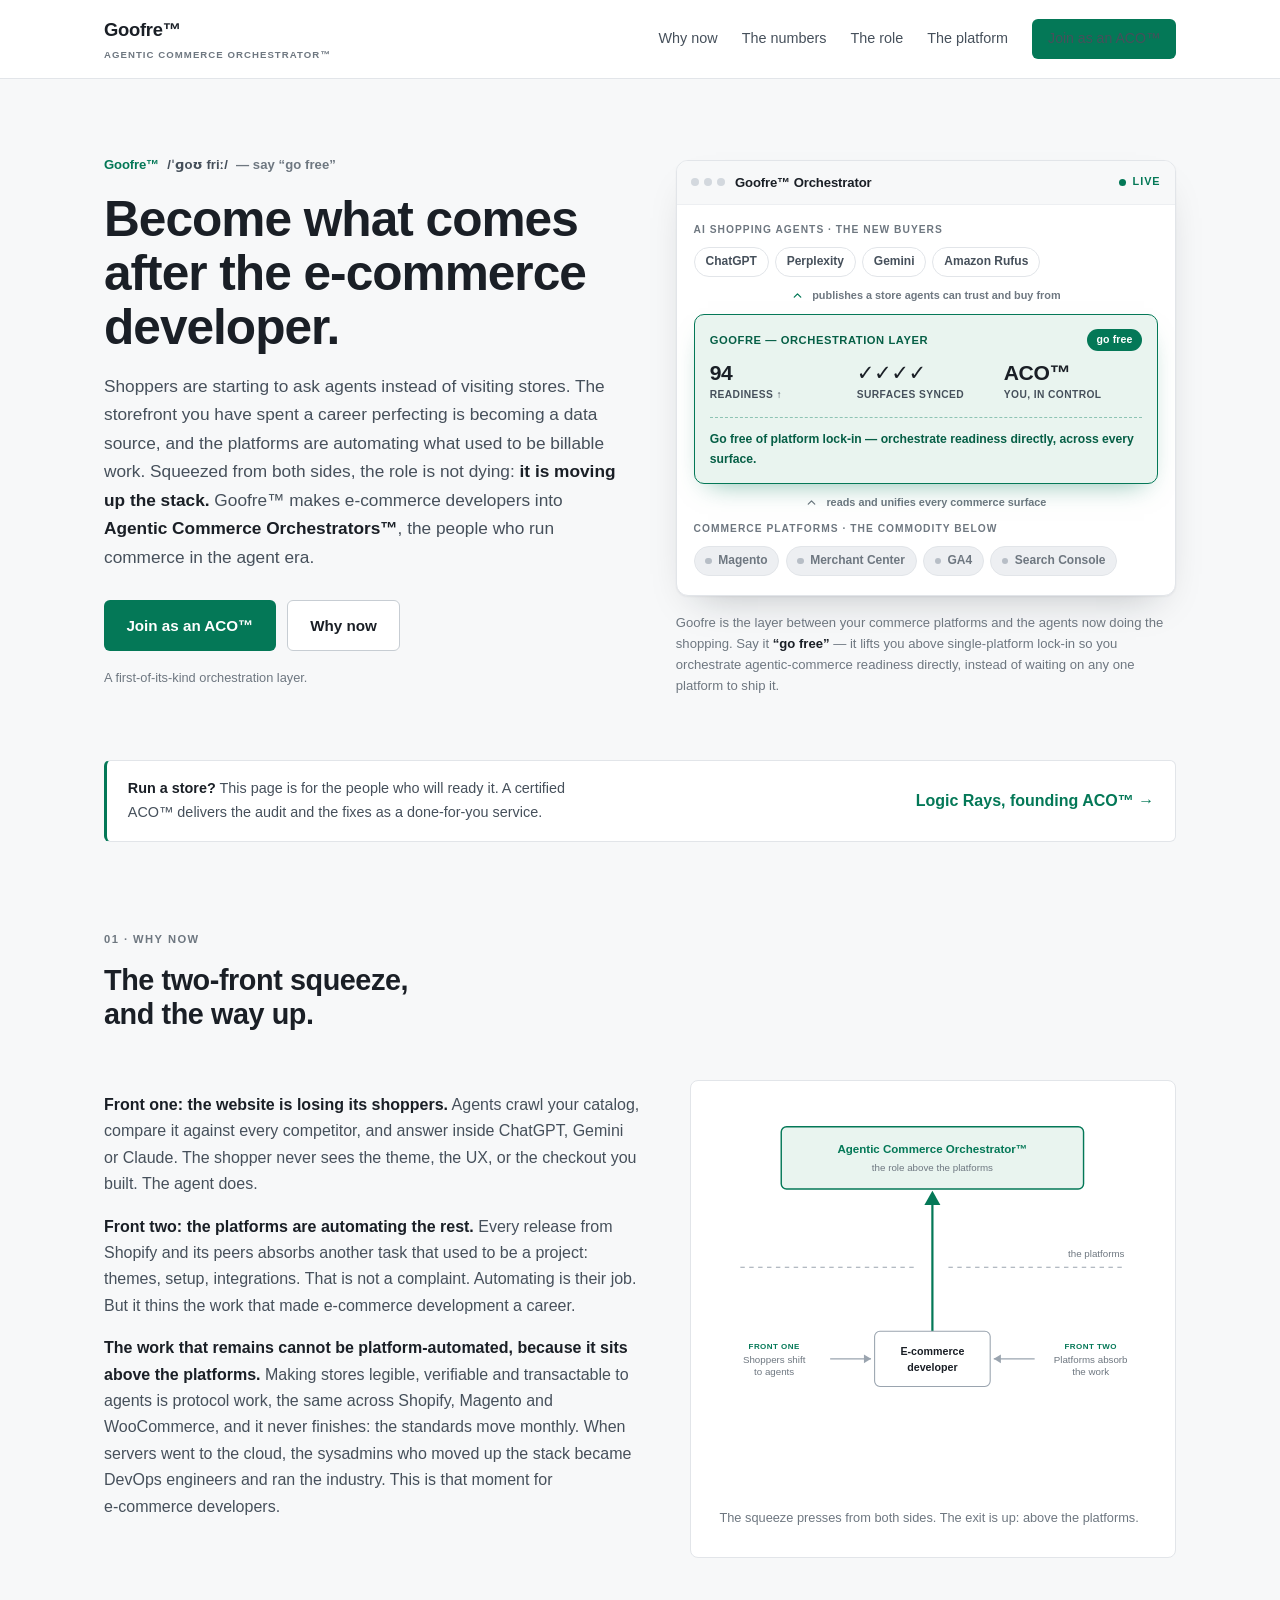
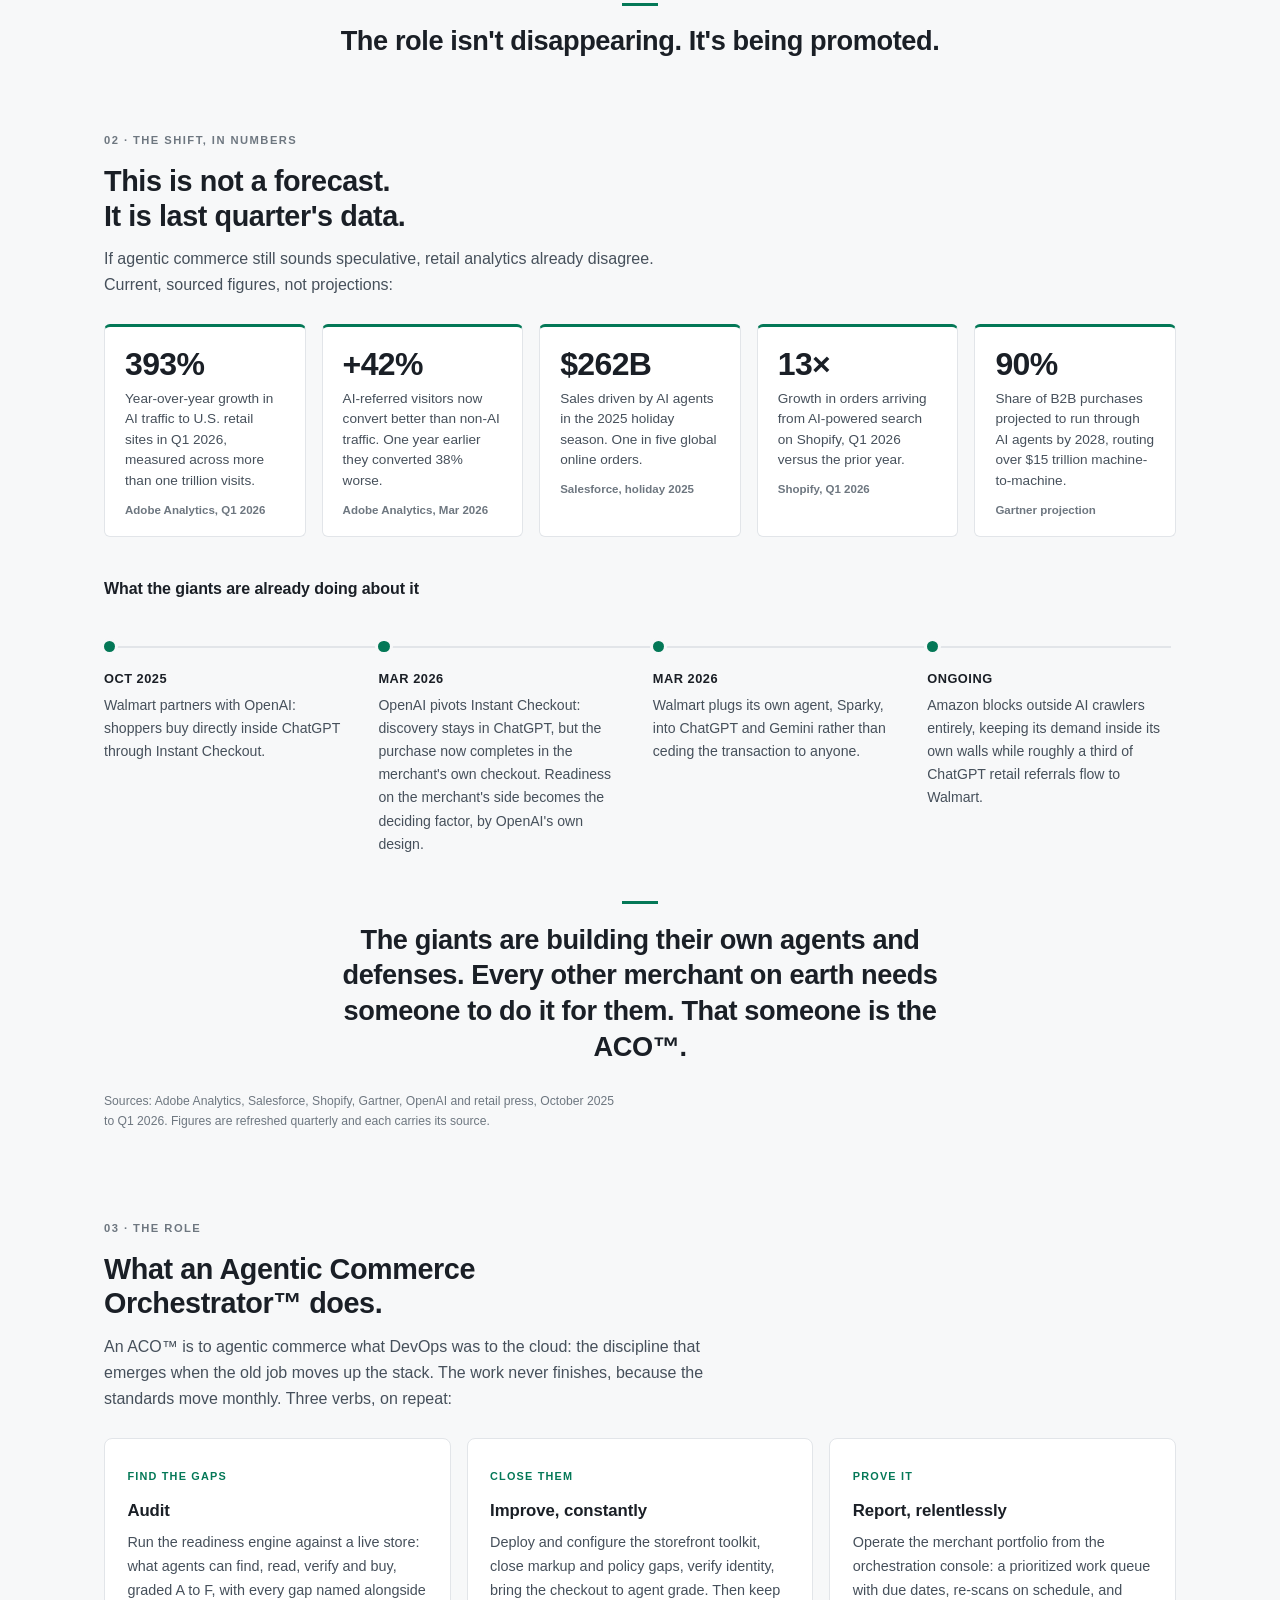
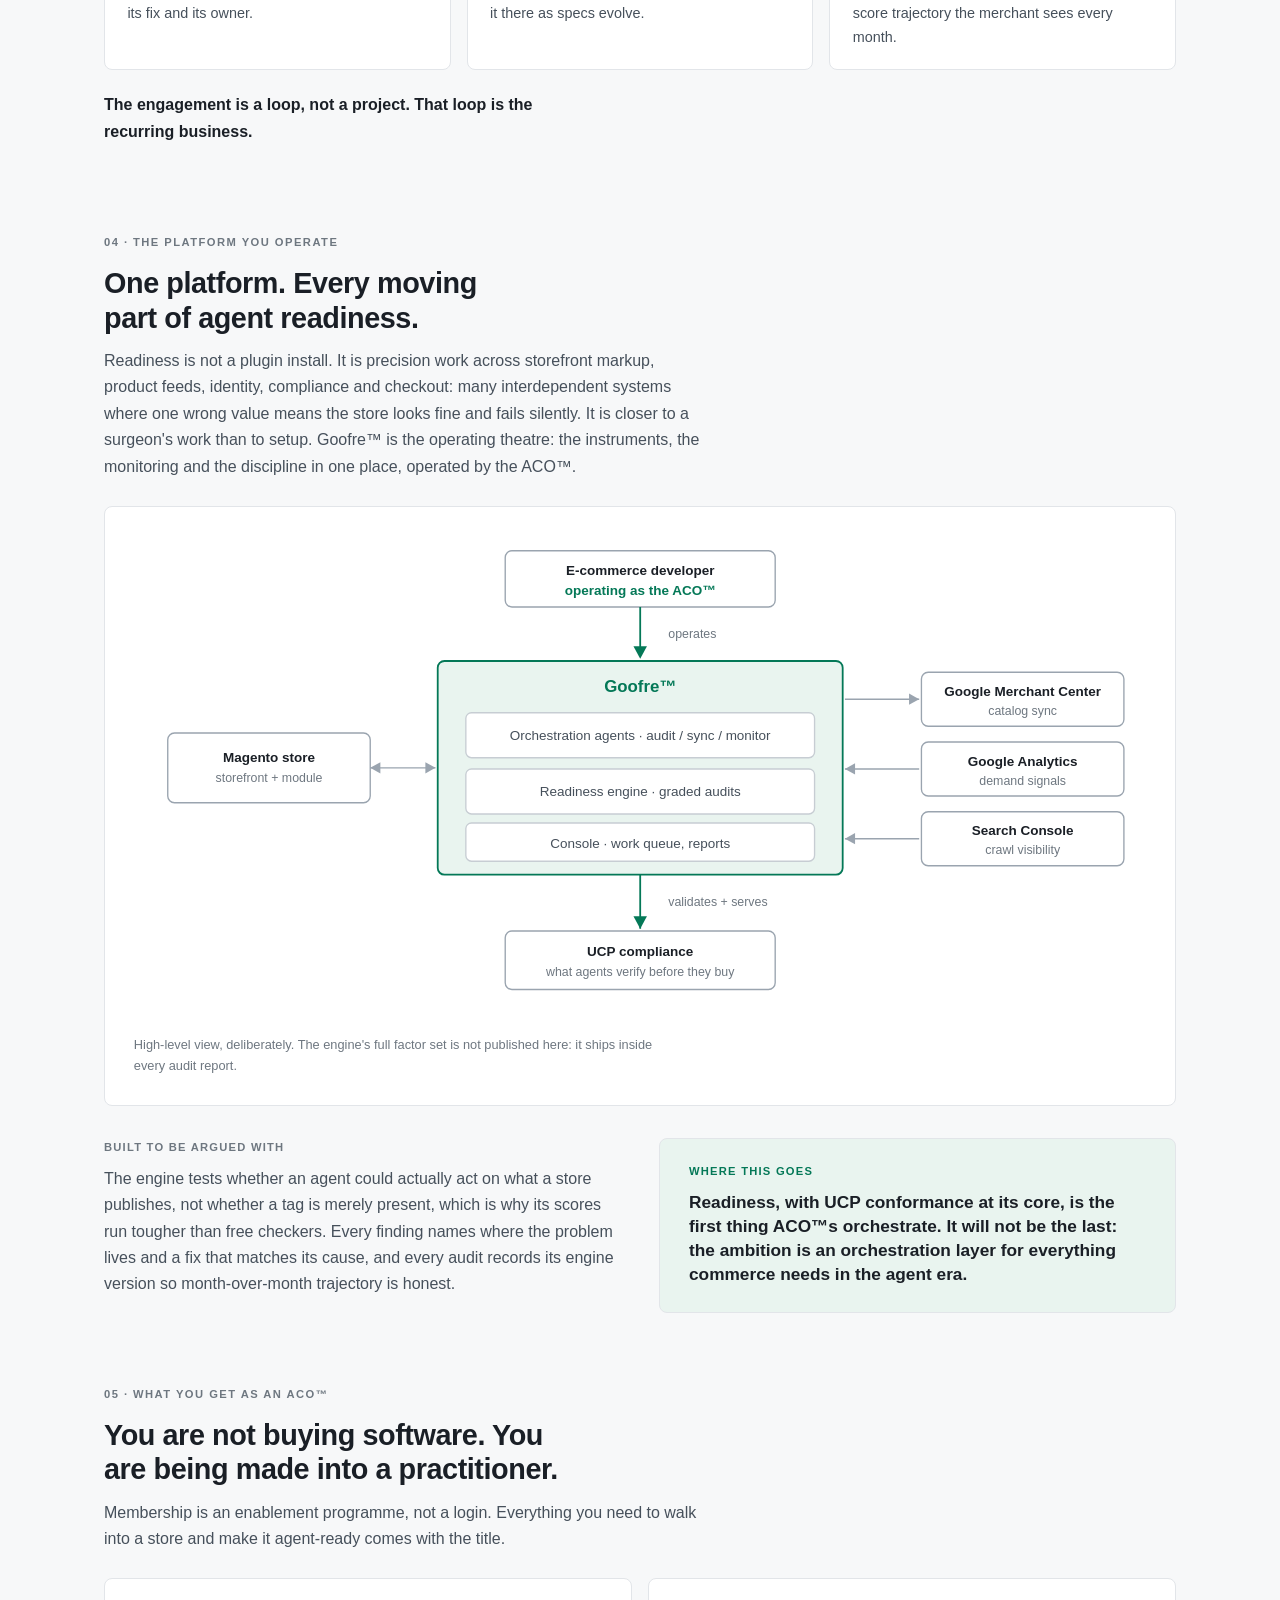
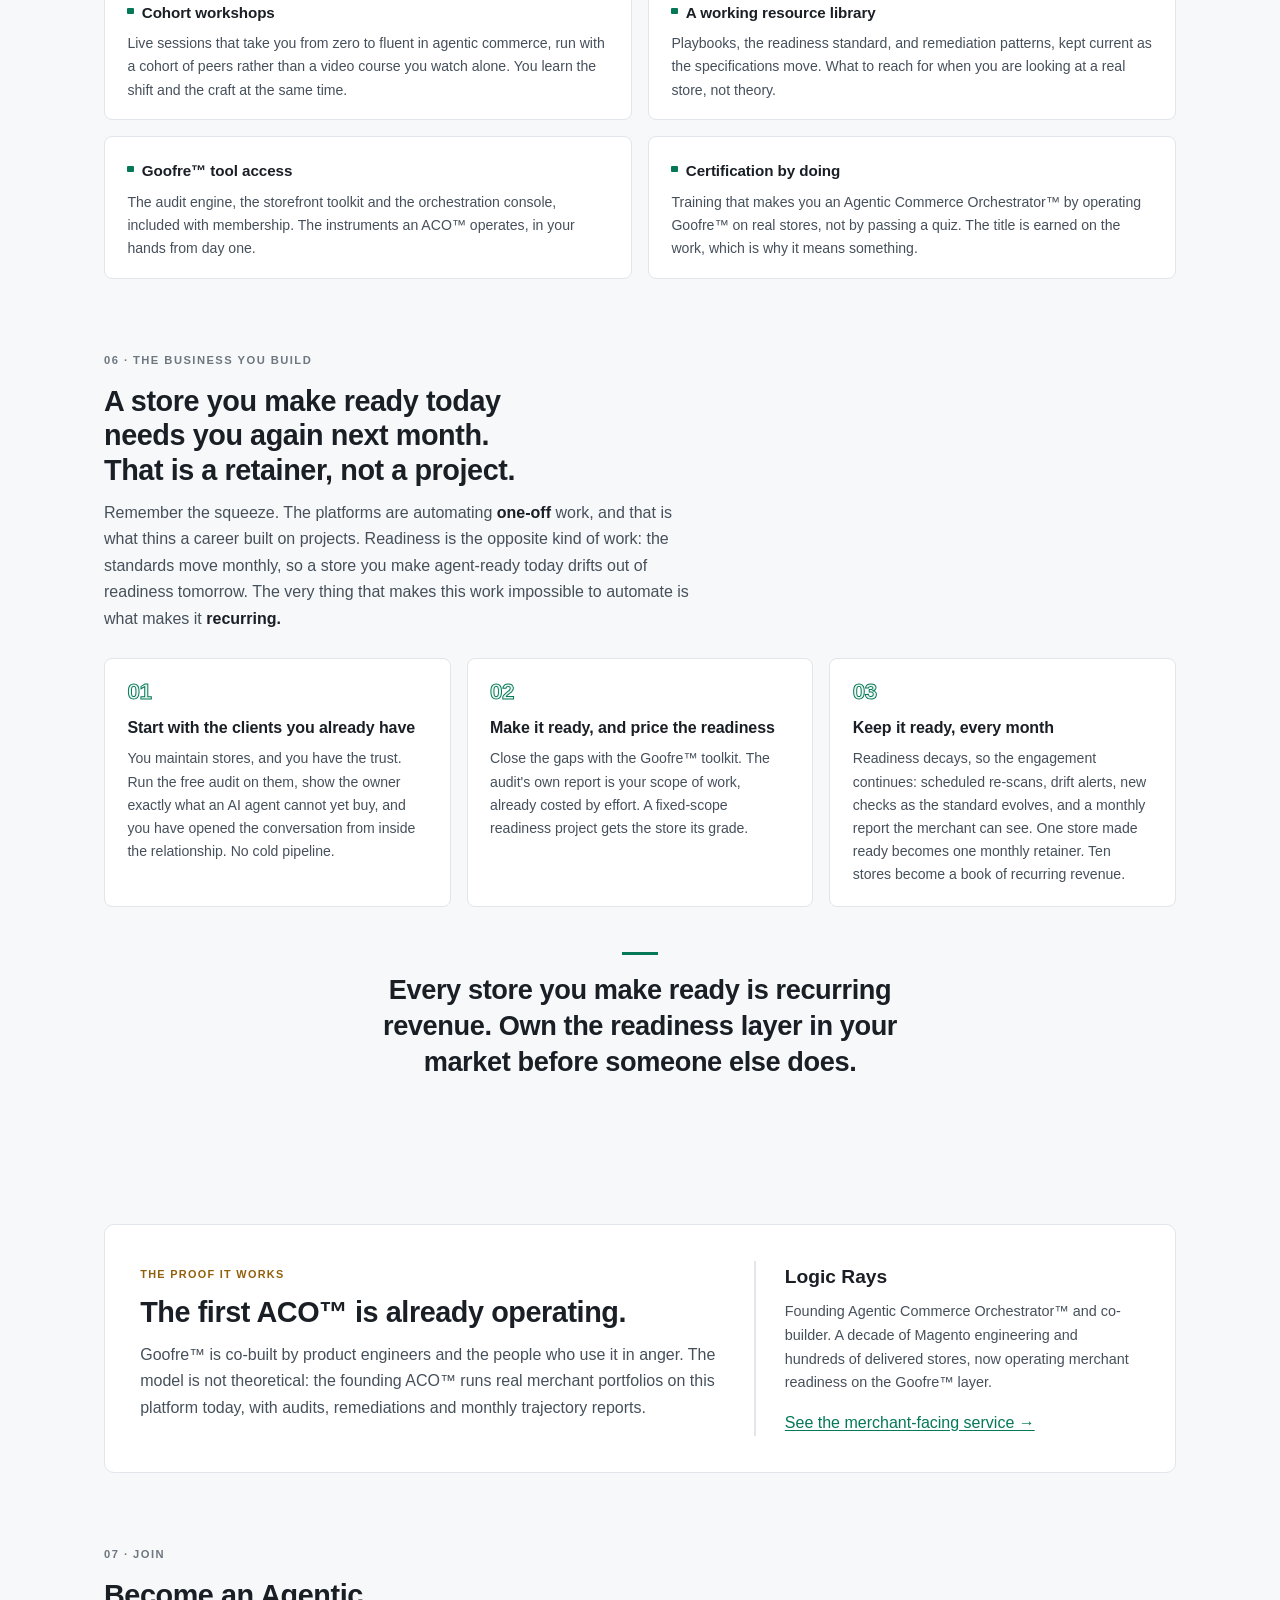
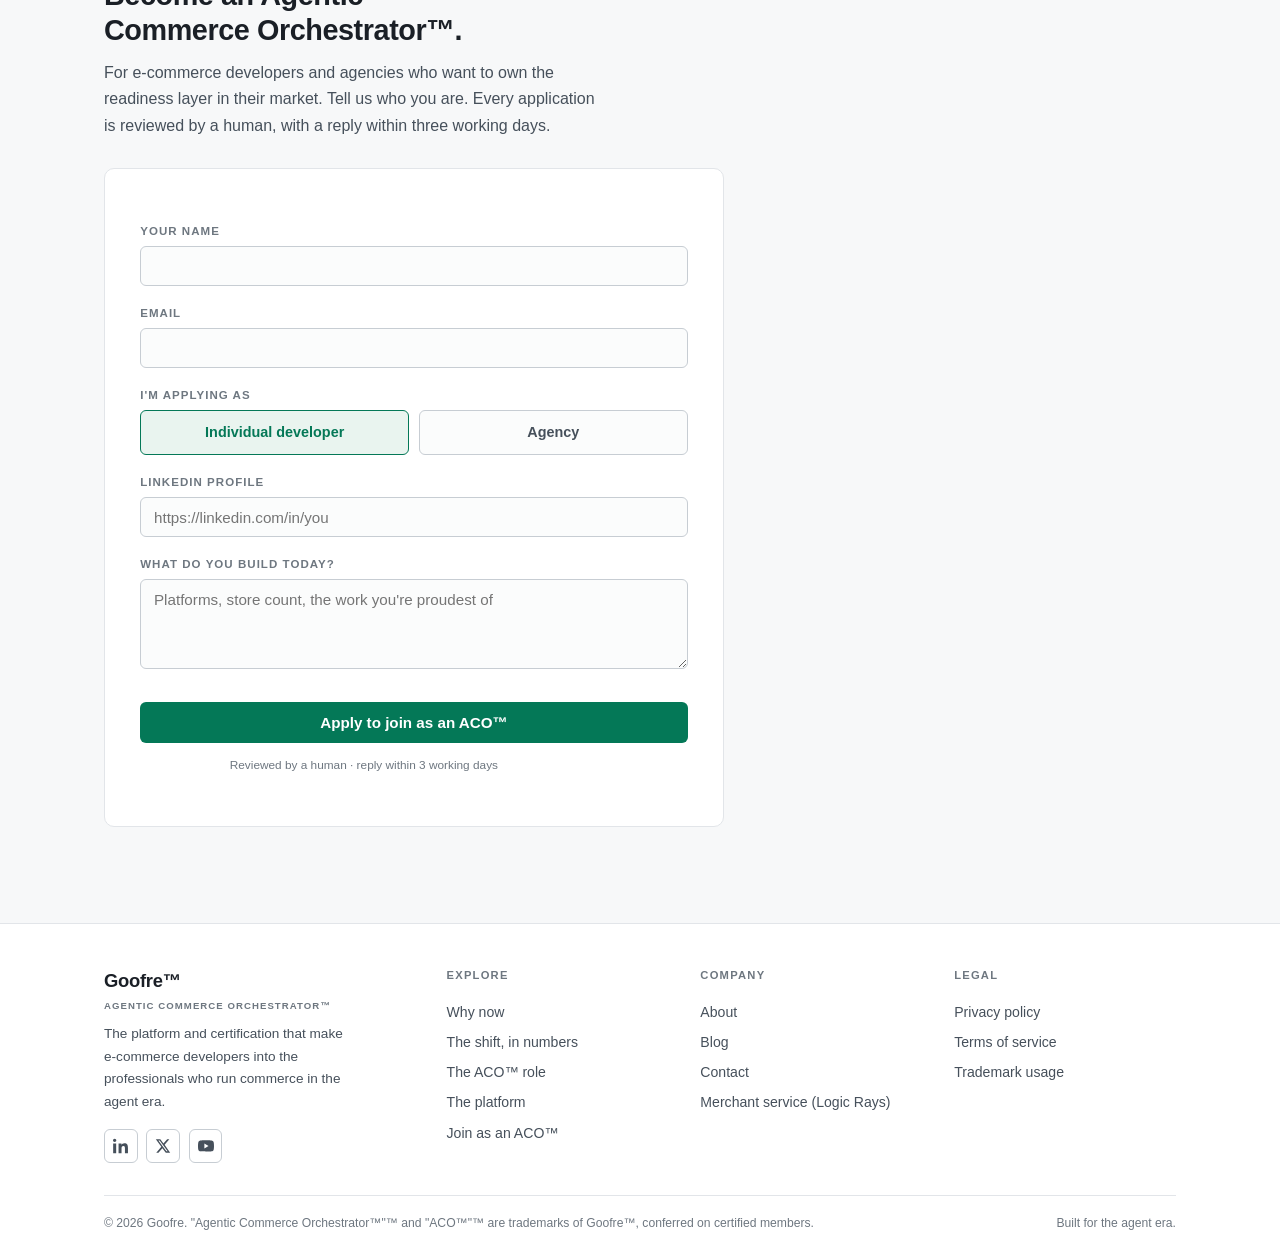
==== commit 67eb1d81: "Hero: add the Goofre orchestration-console centrepiece + 'go free' pronunciation Fills the empty her" ====
--- a/index.html
+++ b/index.html
@@ -29,7 +29,6 @@
   ═══════════════════════════════════════════════════════════════════════ -->
 <meta charset="utf-8">
 <meta name="viewport" content="width=device-width, initial-scale=1">
-<meta name="robots" content="noindex">
 <title>Goofre | Agentic Commerce Orchestrator™ for E-commerce Developers</title>
 <meta name="description" content="The website is losing shoppers to AI agents, and platforms are automating the rest. Goofre makes e-commerce developers into Agentic Commerce Orchestrators™: precision agentic-commerce readiness, storefront tooling and continuous orchestration. Join as an ACO™.">
 <link rel="canonical" href="https://goofre.com/">
@@ -125,8 +124,65 @@
   .nav a:hover { color: var(--ink); }
 
   .hero { padding: 4.5rem 0 3.5rem; }
-  .hero-sub { font-size: 1.08rem; max-width: 60ch; }
+  .hero-grid { display: grid; grid-template-columns: 1.02fr .98fr; gap: 3.2rem; align-items: center; }
+  .hero-sub { font-size: 1.08rem; max-width: 56ch; }
   .hero-note { font-size: .8rem; color: var(--ink-3); margin-top: 1rem; font-weight: 500; }
+  .hero-eyebrow { display: inline-flex; align-items: baseline; flex-wrap: wrap; gap: .5rem; font-size: .82rem;
+    font-weight: 700; color: var(--ink-3); margin: 0 0 1.1rem; letter-spacing: .005em; }
+  .hero-eyebrow b { color: var(--accent); letter-spacing: -.01em; }
+  .hero-eyebrow .ipa { font-weight: 600; color: var(--ink-2); font-style: normal; }
+  .hero-eyebrow .say { color: var(--ink-3); font-weight: 600; }
+
+  /* ── Hero centrepiece: the orchestration console. Goofre is the layer that
+       lifts developers ABOVE the platforms ("go free") to serve the agents. ── */
+  .orchestrator { margin: 0; background: var(--surface); border: 1px solid var(--rule); border-radius: 12px;
+    box-shadow: 0 1px 2px rgba(16,24,32,.05), 0 18px 40px -20px rgba(16,24,32,.28); overflow: hidden; }
+  .oc-bar { display: flex; align-items: center; gap: .6rem; padding: .68rem .9rem; background: var(--ground);
+    border-bottom: 1px solid var(--rule-2); }
+  .oc-bar .dots { display: flex; gap: .32rem; }
+  .oc-bar .dots i { width: .5rem; height: .5rem; border-radius: 50%; background: #D3D8DE; }
+  .oc-bar .t { font-size: .82rem; font-weight: 700; color: var(--ink); letter-spacing: -.01em; }
+  .oc-bar .live { margin-left: auto; display: inline-flex; align-items: center; gap: .38rem; font-size: .68rem;
+    font-weight: 800; text-transform: uppercase; letter-spacing: .09em; color: var(--accent); }
+  .oc-bar .live i { width: .44rem; height: .44rem; border-radius: 50%; background: var(--accent);
+    animation: ocpulse 2.4s ease-out infinite; }
+  @keyframes ocpulse { 0% { box-shadow: 0 0 0 0 rgba(4,120,87,.5); } 70% { box-shadow: 0 0 0 6px rgba(4,120,87,0); }
+    100% { box-shadow: 0 0 0 0 rgba(4,120,87,0); } }
+
+  .oc-body { padding: 1.05rem 1.05rem 1.15rem; display: flex; flex-direction: column; gap: .5rem; }
+  .oc-plane .lbl { font-size: .64rem; font-weight: 800; text-transform: uppercase; letter-spacing: .1em;
+    color: var(--ink-3); display: block; margin: 0 0 .5rem; }
+  .oc-chips { display: flex; flex-wrap: wrap; gap: .38rem; }
+  .oc-chips .chip { font-size: .75rem; font-weight: 600; color: var(--ink-2); background: var(--surface);
+    border: 1px solid var(--rule); border-radius: 999px; padding: .26rem .68rem; }
+  .oc-platforms .chip { color: var(--ink-3); background: var(--rule-2); border-color: var(--rule); }
+  .oc-platforms .chip::before { content: ""; display: inline-block; width: .4rem; height: .4rem; border-radius: 50%;
+    background: #B7BEC6; margin-right: .4rem; vertical-align: middle; }
+
+  .oc-flow { display: flex; align-items: center; justify-content: center; gap: .5rem; padding: .1rem 0;
+    font-size: .68rem; font-weight: 700; color: var(--ink-3); }
+  .oc-flow.up svg { color: var(--accent); }
+  .oc-flow svg { width: 13px; height: 13px; flex: none; }
+
+  .oc-core { position: relative; background: var(--tint); border: 1.5px solid var(--accent); border-radius: 10px;
+    padding: .85rem .95rem .9rem; box-shadow: 0 12px 26px -14px rgba(4,120,87,.55); }
+  .oc-core .head { display: flex; align-items: center; justify-content: space-between; gap: .5rem; margin: 0 0 .7rem; }
+  .oc-core .name { font-size: .7rem; font-weight: 800; letter-spacing: .05em; color: var(--accent-hover); }
+  .oc-core .say { font-size: .66rem; font-weight: 800; color: #fff; background: var(--accent); border-radius: 999px;
+    padding: .16rem .6rem; white-space: nowrap; letter-spacing: .01em; }
+  .oc-metrics { display: grid; grid-template-columns: repeat(3,1fr); gap: .55rem; }
+  .oc-metrics b { display: block; font-size: 1.32rem; font-weight: 800; color: var(--ink); letter-spacing: -.02em; line-height: 1; }
+  .oc-metrics small { display: block; font-size: .64rem; color: var(--ink-2); font-weight: 700; margin-top: .24rem;
+    text-transform: uppercase; letter-spacing: .04em; }
+  .oc-core .foot { margin-top: .8rem; padding-top: .66rem; border-top: 1px dashed rgba(4,120,87,.4);
+    font-size: .76rem; font-weight: 700; color: var(--accent-hover); }
+  .hero-figcap { font-size: .82rem; color: var(--ink-3); margin: 1rem 0 0; line-height: 1.6; font-weight: 500; }
+
+  @media (max-width: 940px) {
+    .hero-grid { grid-template-columns: 1fr; gap: 2.4rem; }
+    .hero-sub { max-width: 60ch; }
+    .orchestrator { max-width: 460px; }
+  }
 
   /* why-now: text + vertical diagram, side by side, vertically centred */
   .why-grid { display: grid; grid-template-columns: 1.05fr .95fr; gap: 3rem; align-items: center; margin-top: 1.4rem; }
@@ -285,20 +341,89 @@
 <!-- ══════════════════ HERO ══════════════════ -->
 <div class="shell">
   <section class="hero" id="top">
-    <h1>Become what comes after the e&#8209;commerce developer.</h1>
-    <p class="hero-sub">
-      Shoppers are starting to ask agents instead of visiting stores. The storefront you have spent
-      a career perfecting is becoming a data source, and the platforms are automating what used to
-      be billable work. Squeezed from both sides, the role is not dying: <strong>it is moving up
-      the stack.</strong> Goofre™ makes e‑commerce developers into
-      <strong>Agentic Commerce Orchestrator™s™</strong>, the people who run commerce in the
-      agent era.
-    </p>
-    <div style="display:flex;gap:.7rem;flex-wrap:wrap;margin:1.8rem 0 0;">
-      <a class="cta" href="#apply">Join as an ACO™</a>
-      <a class="cta ghost" href="#why">Why now</a>
-    </div>
-    <p class="hero-note">A first-of-its-kind orchestration layer.</p>
+    <div class="hero-grid">
+      <div class="hero-copy">
+        <p class="hero-eyebrow">
+          <b>Goofre™</b> <span class="ipa">/ˈɡoʊ&nbsp;friː/</span>
+          <span class="say">— say &ldquo;go&nbsp;free&rdquo;</span>
+        </p>
+        <h1>Become what comes after the e&#8209;commerce developer.</h1>
+        <p class="hero-sub">
+          Shoppers are starting to ask agents instead of visiting stores. The storefront you have spent
+          a career perfecting is becoming a data source, and the platforms are automating what used to
+          be billable work. Squeezed from both sides, the role is not dying: <strong>it is moving up
+          the stack.</strong> Goofre™ makes e‑commerce developers into
+          <strong>Agentic Commerce Orchestrators™</strong>, the people who run commerce in the
+          agent era.
+        </p>
+        <div style="display:flex;gap:.7rem;flex-wrap:wrap;margin:1.8rem 0 0;">
+          <a class="cta" href="#apply">Join as an ACO™</a>
+          <a class="cta ghost" href="#why">Why now</a>
+        </div>
+        <p class="hero-note">A first-of-its-kind orchestration layer.</p>
+      </div>
+
+      <div class="hero-figure">
+        <figure class="orchestrator"
+          aria-label="Goofre sits as an orchestration layer between commerce platforms below and AI shopping agents above: it reads every platform and publishes a store the agents can trust and buy from.">
+          <div class="oc-bar">
+            <span class="dots"><i></i><i></i><i></i></span>
+            <span class="t">Goofre™ Orchestrator</span>
+            <span class="live"><i></i>live</span>
+          </div>
+          <div class="oc-body">
+
+            <!-- demand: the agents now doing the shopping -->
+            <div class="oc-plane oc-agents">
+              <span class="lbl">AI shopping agents · the new buyers</span>
+              <div class="oc-chips">
+                <span class="chip">ChatGPT</span><span class="chip">Perplexity</span>
+                <span class="chip">Gemini</span><span class="chip">Amazon Rufus</span>
+              </div>
+            </div>
+
+            <div class="oc-flow up">
+              <svg viewBox="0 0 24 24" fill="none" stroke="currentColor" stroke-width="2.4" stroke-linecap="round" stroke-linejoin="round" aria-hidden="true"><path d="M6 15l6-6 6 6"/></svg>
+              publishes a store agents can trust and buy from
+            </div>
+
+            <!-- the layer -->
+            <div class="oc-plane oc-core">
+              <div class="head">
+                <span class="name">GOOFRE — ORCHESTRATION LAYER</span>
+                <span class="say">go free</span>
+              </div>
+              <div class="oc-metrics">
+                <div><b>94</b><small>Readiness ↑</small></div>
+                <div><b>✓✓✓✓</b><small>Surfaces synced</small></div>
+                <div><b>ACO™</b><small>You, in control</small></div>
+              </div>
+              <div class="foot">Go free of platform lock‑in — orchestrate readiness directly, across every surface.</div>
+            </div>
+
+            <div class="oc-flow">
+              <svg viewBox="0 0 24 24" fill="none" stroke="currentColor" stroke-width="2.4" stroke-linecap="round" stroke-linejoin="round" aria-hidden="true"><path d="M6 15l6-6 6 6"/></svg>
+              reads and unifies every commerce surface
+            </div>
+
+            <!-- supply: the platforms you stop being locked into -->
+            <div class="oc-plane oc-platforms">
+              <span class="lbl">Commerce platforms · the commodity below</span>
+              <div class="oc-chips">
+                <span class="chip">Magento</span><span class="chip">Merchant Center</span>
+                <span class="chip">GA4</span><span class="chip">Search Console</span>
+              </div>
+            </div>
+
+          </div>
+        </figure>
+        <p class="hero-figcap">
+          Goofre is the layer between your commerce platforms and the agents now doing the shopping.
+          Say it <strong>&ldquo;go free&rdquo;</strong> — it lifts you above single‑platform lock‑in so you
+          orchestrate agentic‑commerce readiness directly, instead of waiting on any one platform to ship it.
+        </p>
+      </div>
+    </div>
   </section>
 
   <aside class="merchant-band">
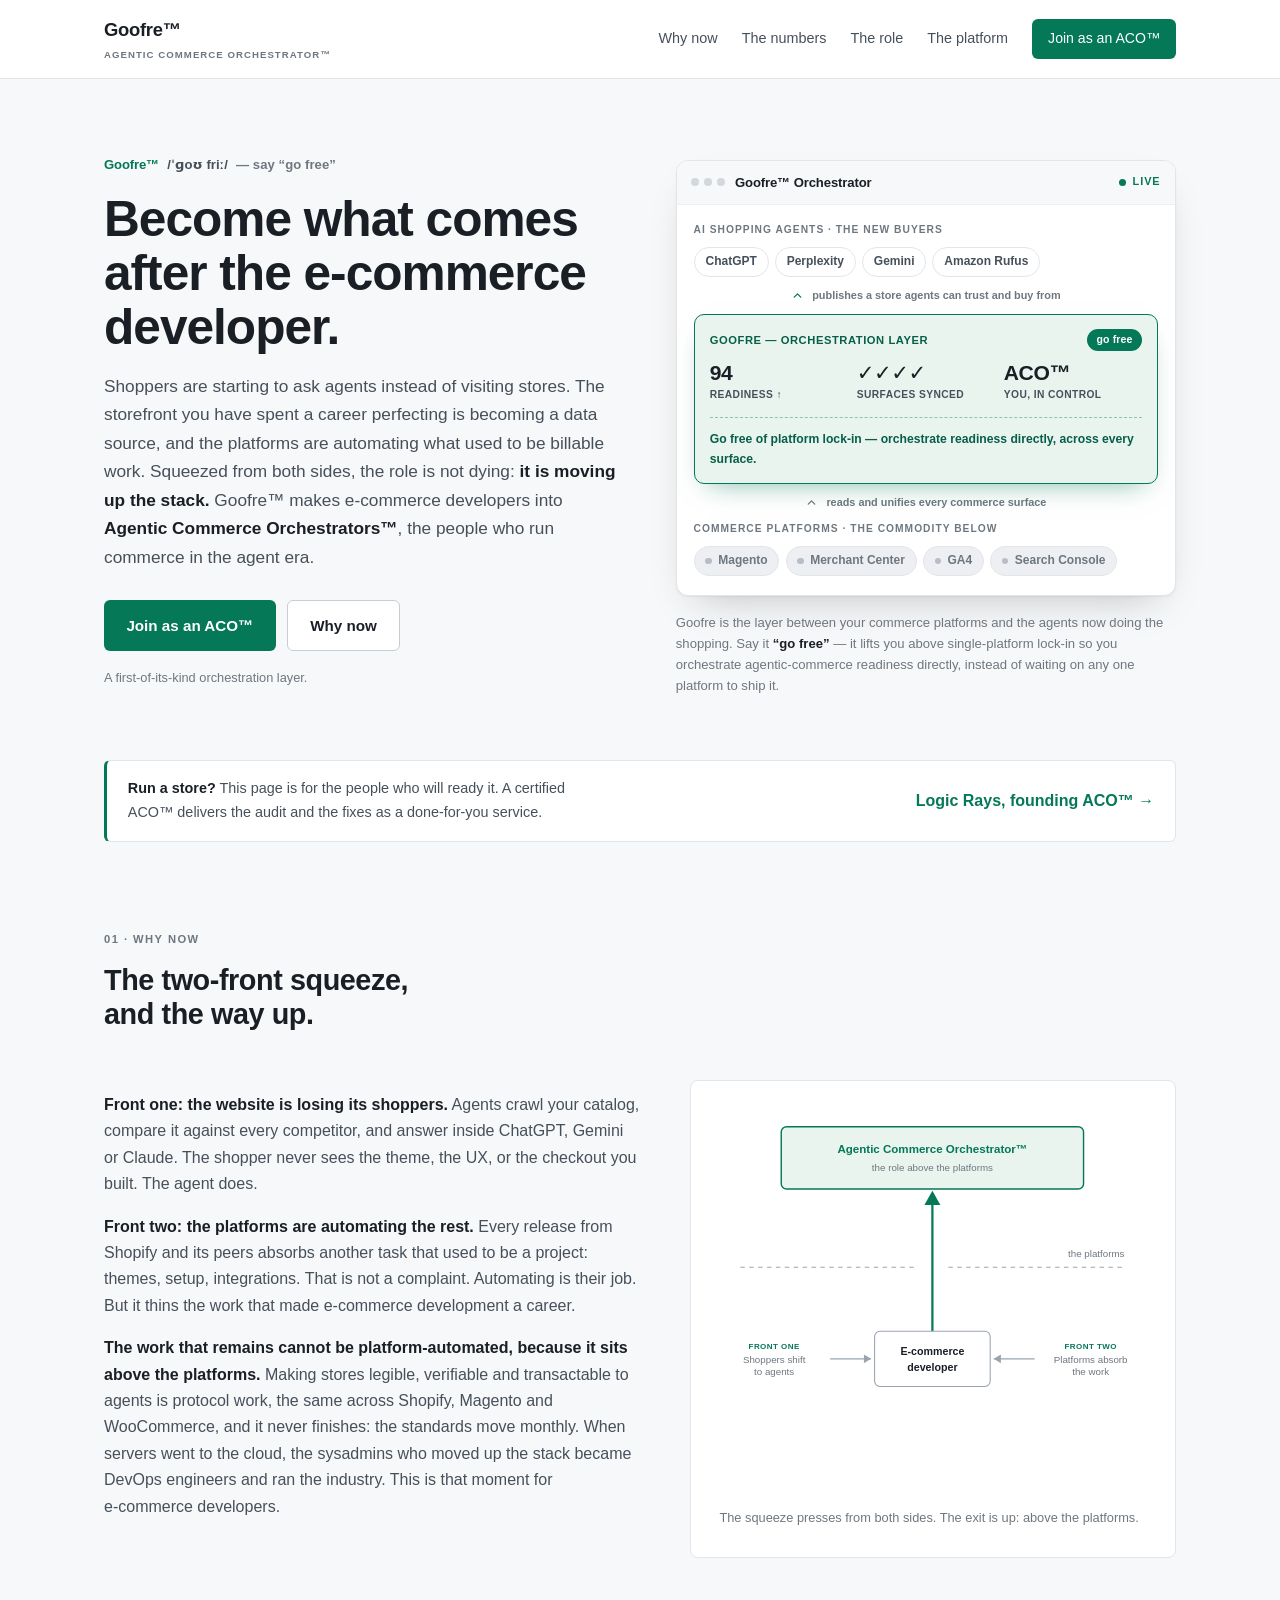
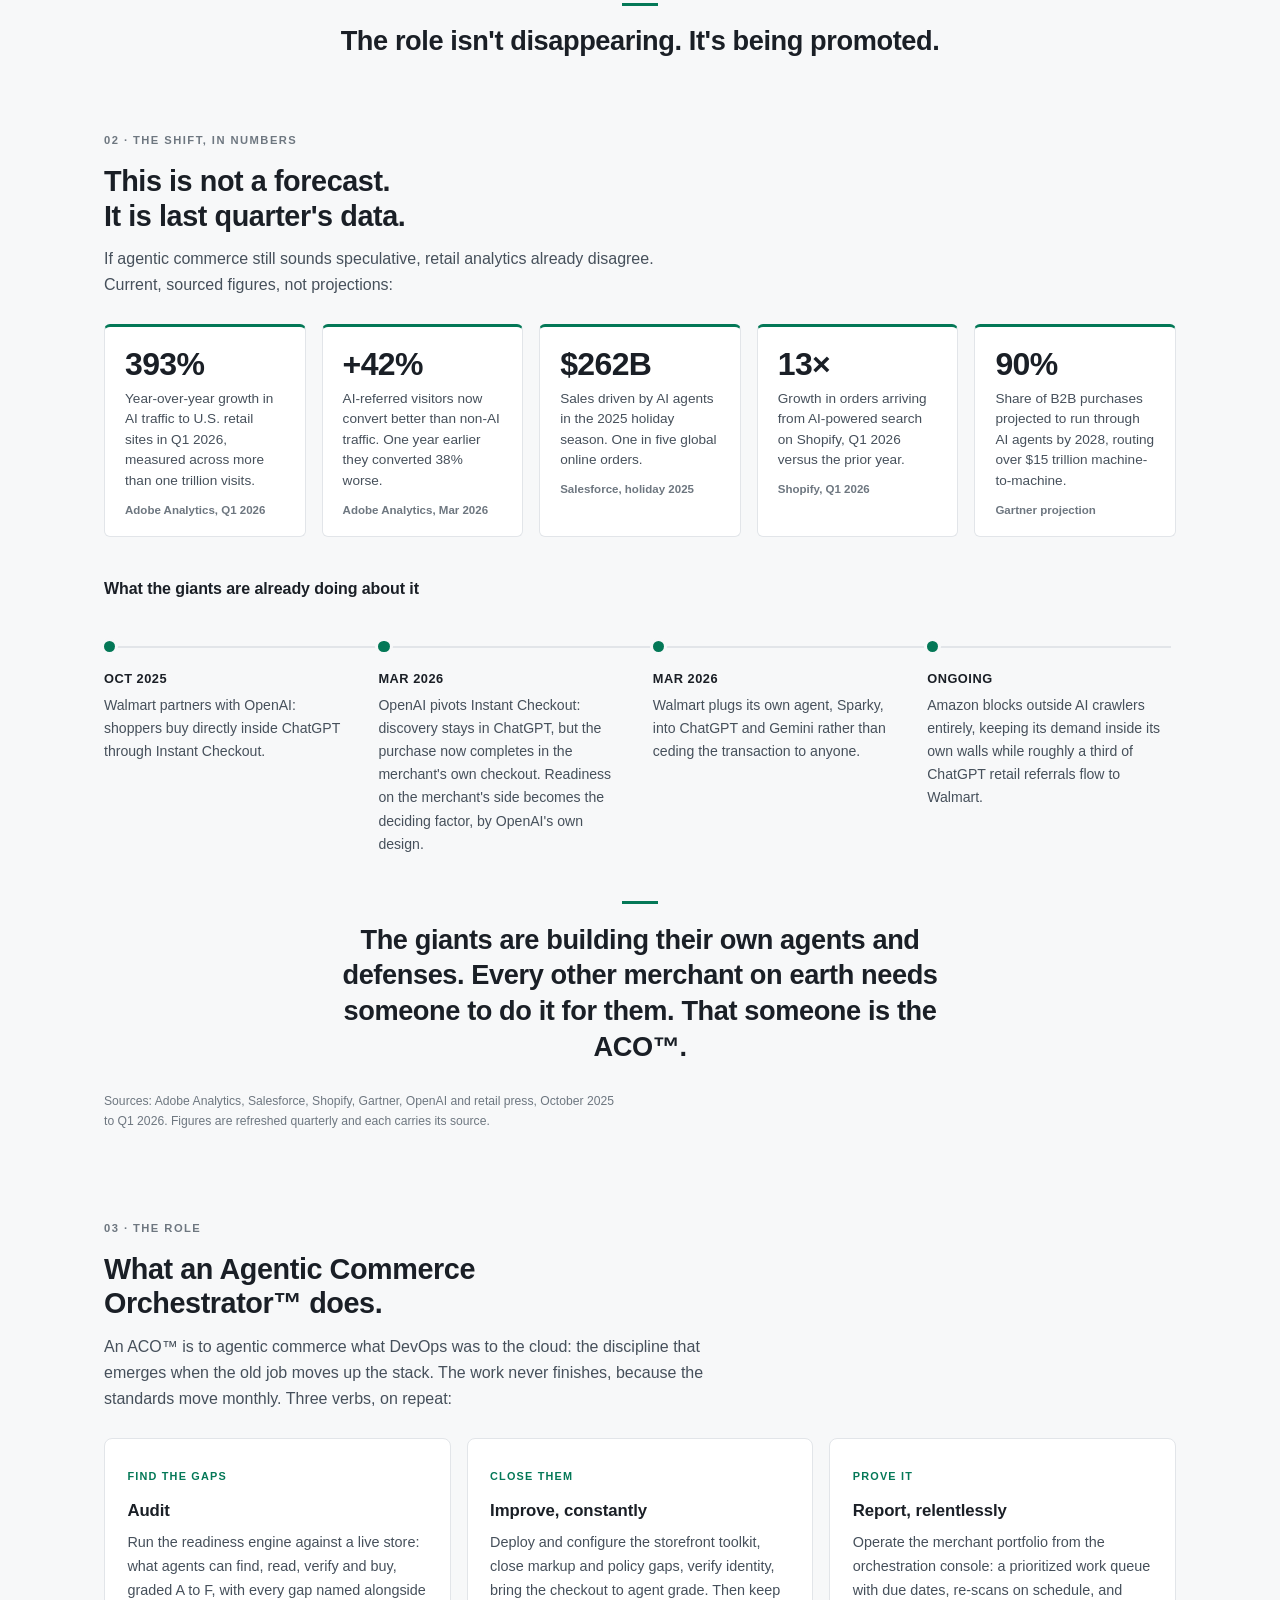
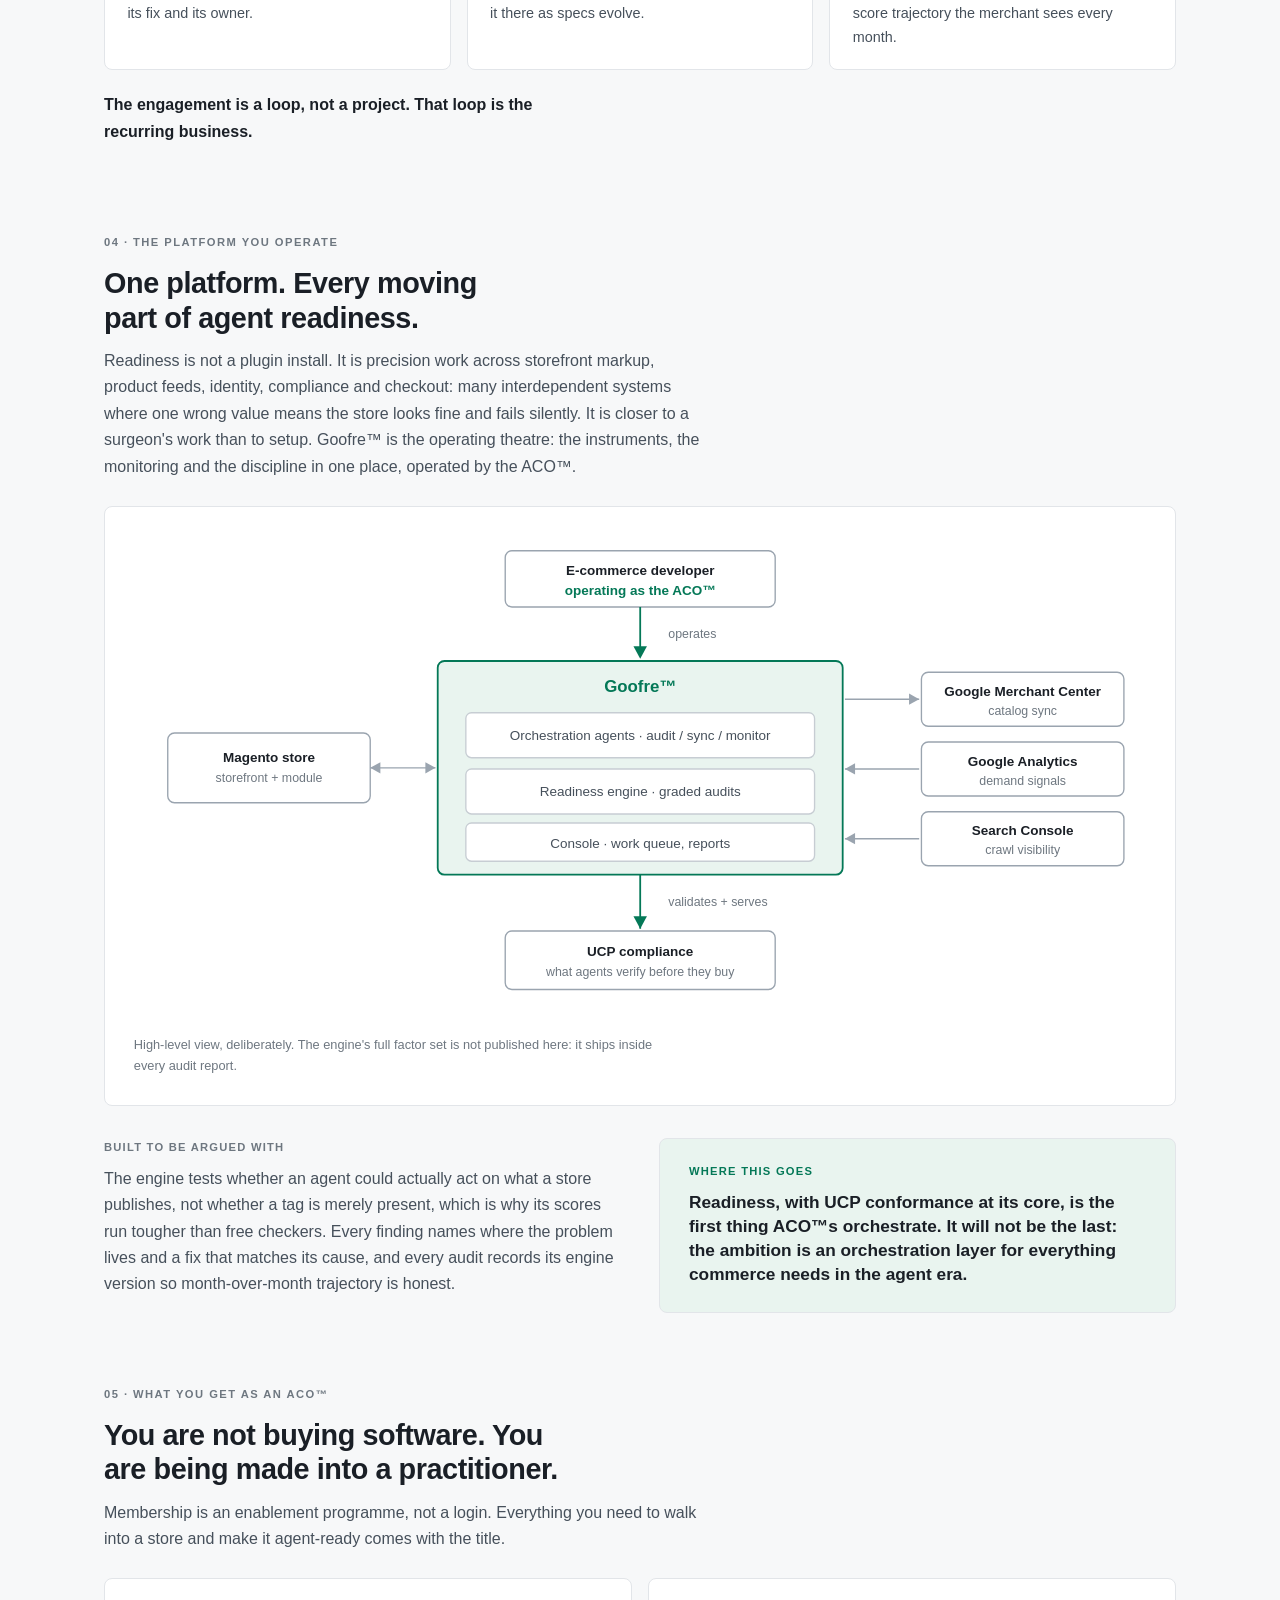
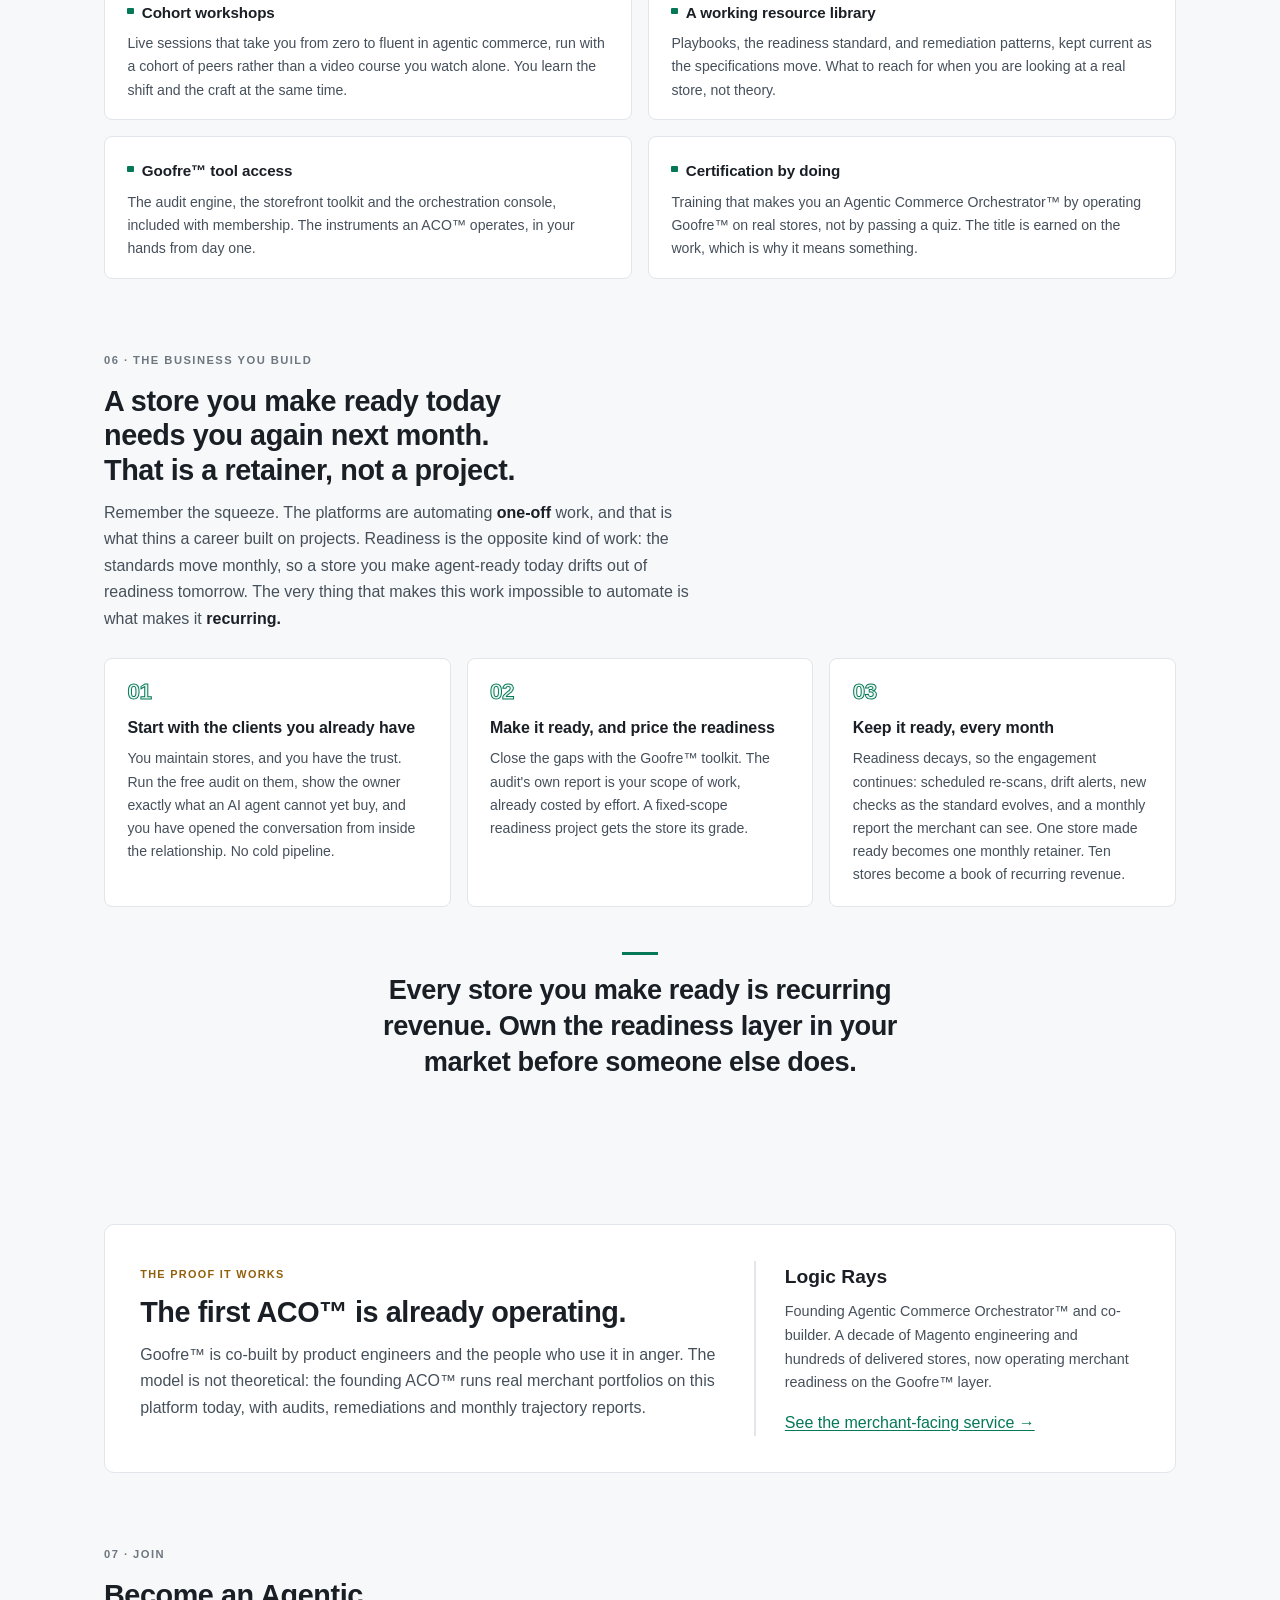
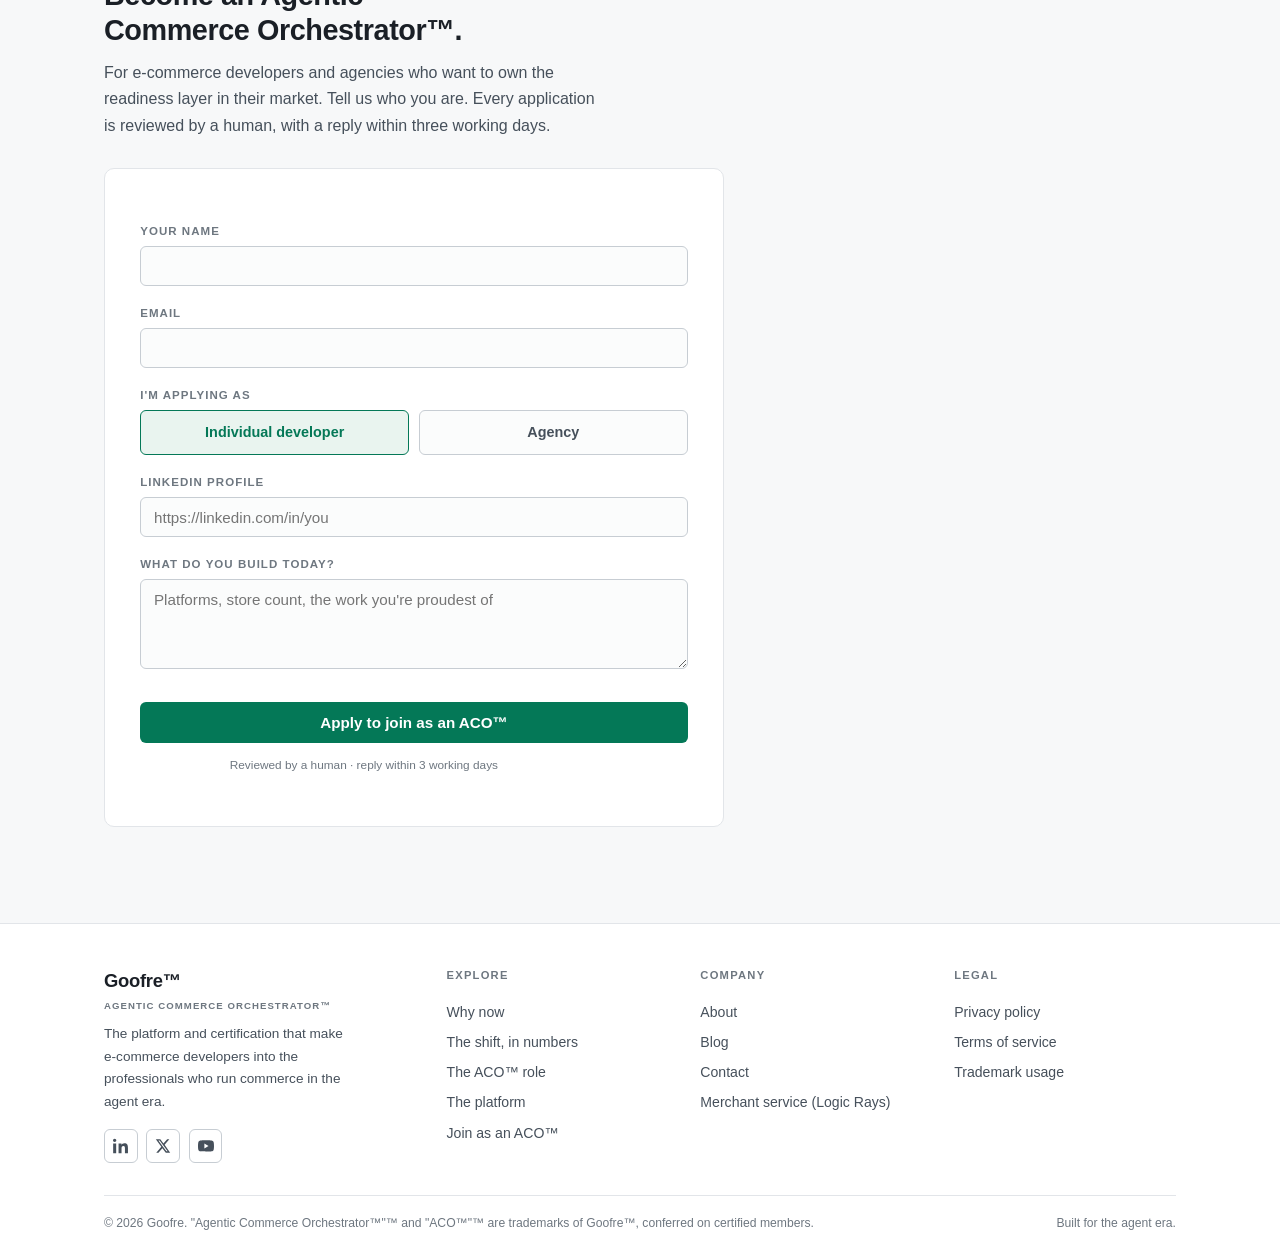
==== commit d8529352: "Fix header CTA text to white (was inheriting nav slate-grey) Co-Authored-By: Claude Opus 4.8 <norepl" ====
--- a/index.html
+++ b/index.html
@@ -122,6 +122,7 @@
   .nav { display: flex; gap: 1.5rem; align-items: center; font-size: .9rem; }
   .nav a { color: var(--ink-2); text-decoration: none; font-weight: 500; }
   .nav a:hover { color: var(--ink); }
+  .nav a.cta, .nav a.cta:hover { color: #fff; }
 
   .hero { padding: 4.5rem 0 3.5rem; }
   .hero-grid { display: grid; grid-template-columns: 1.02fr .98fr; gap: 3.2rem; align-items: center; }
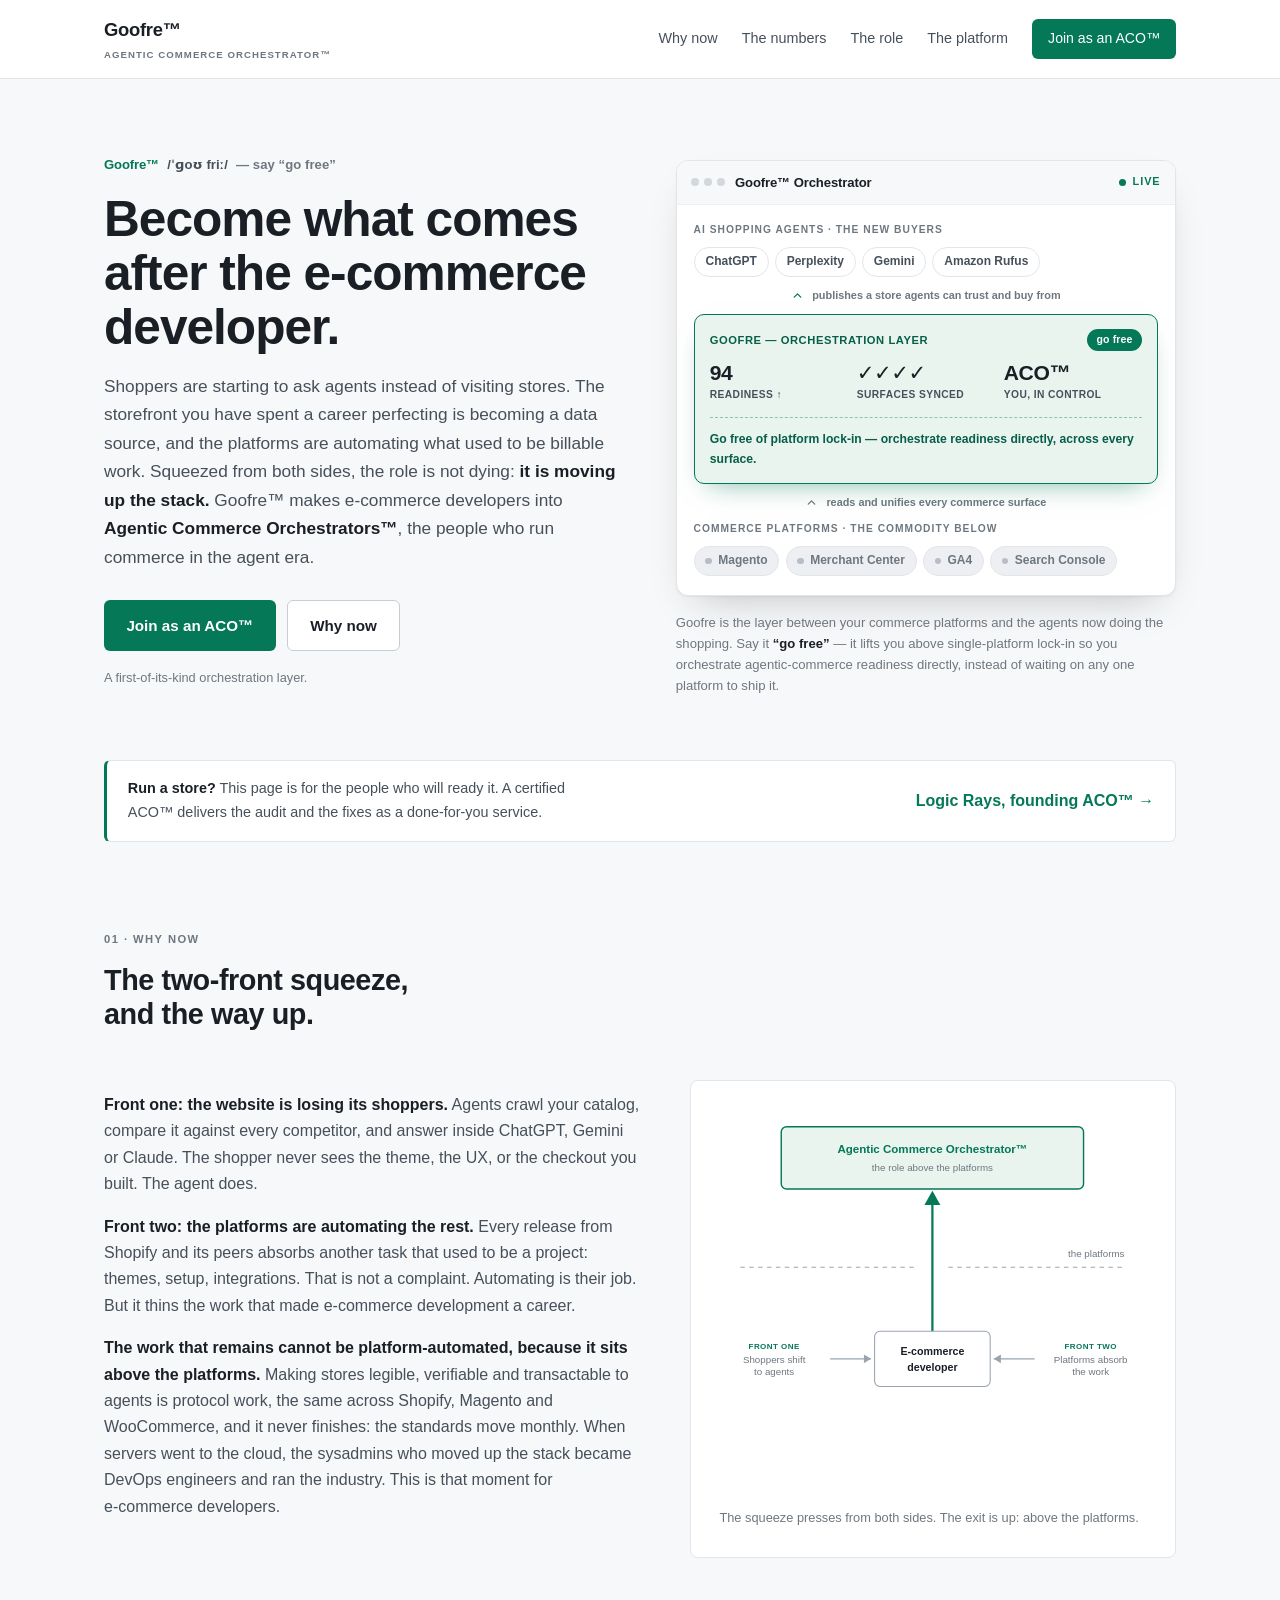
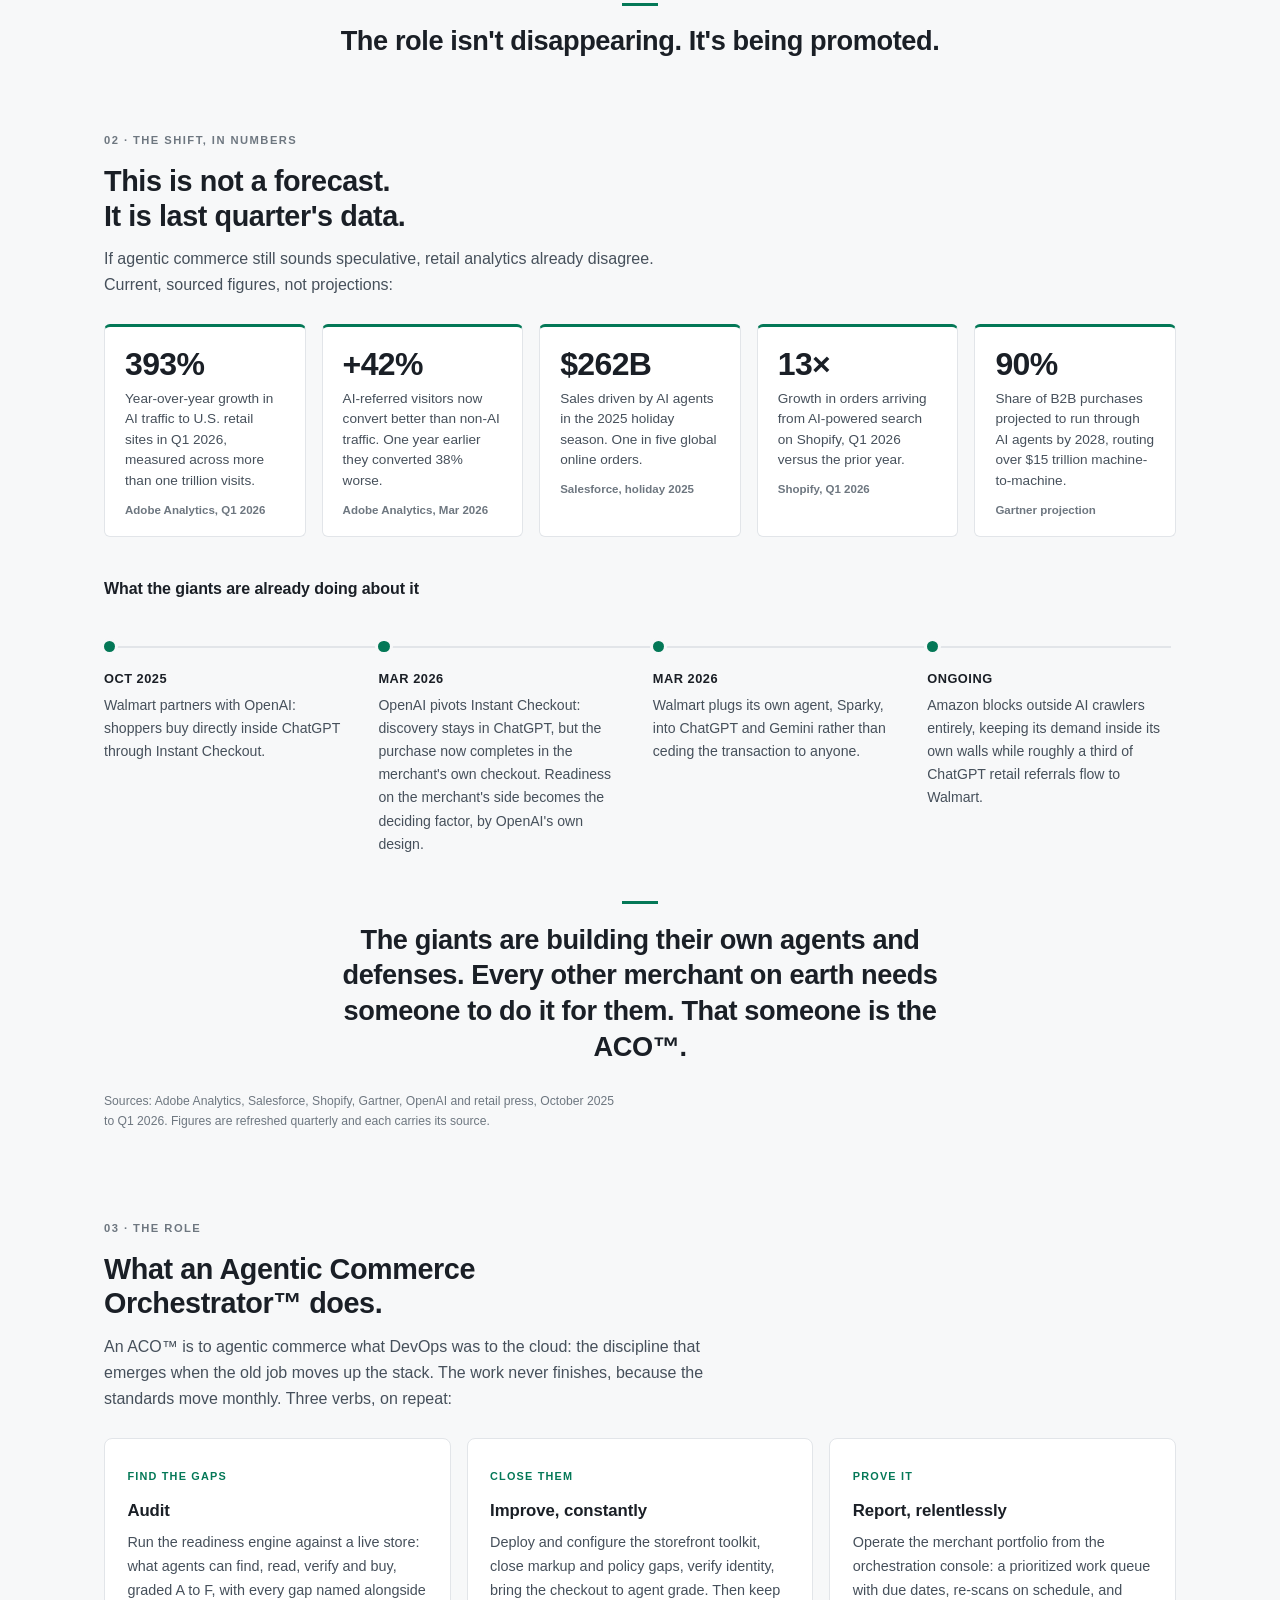
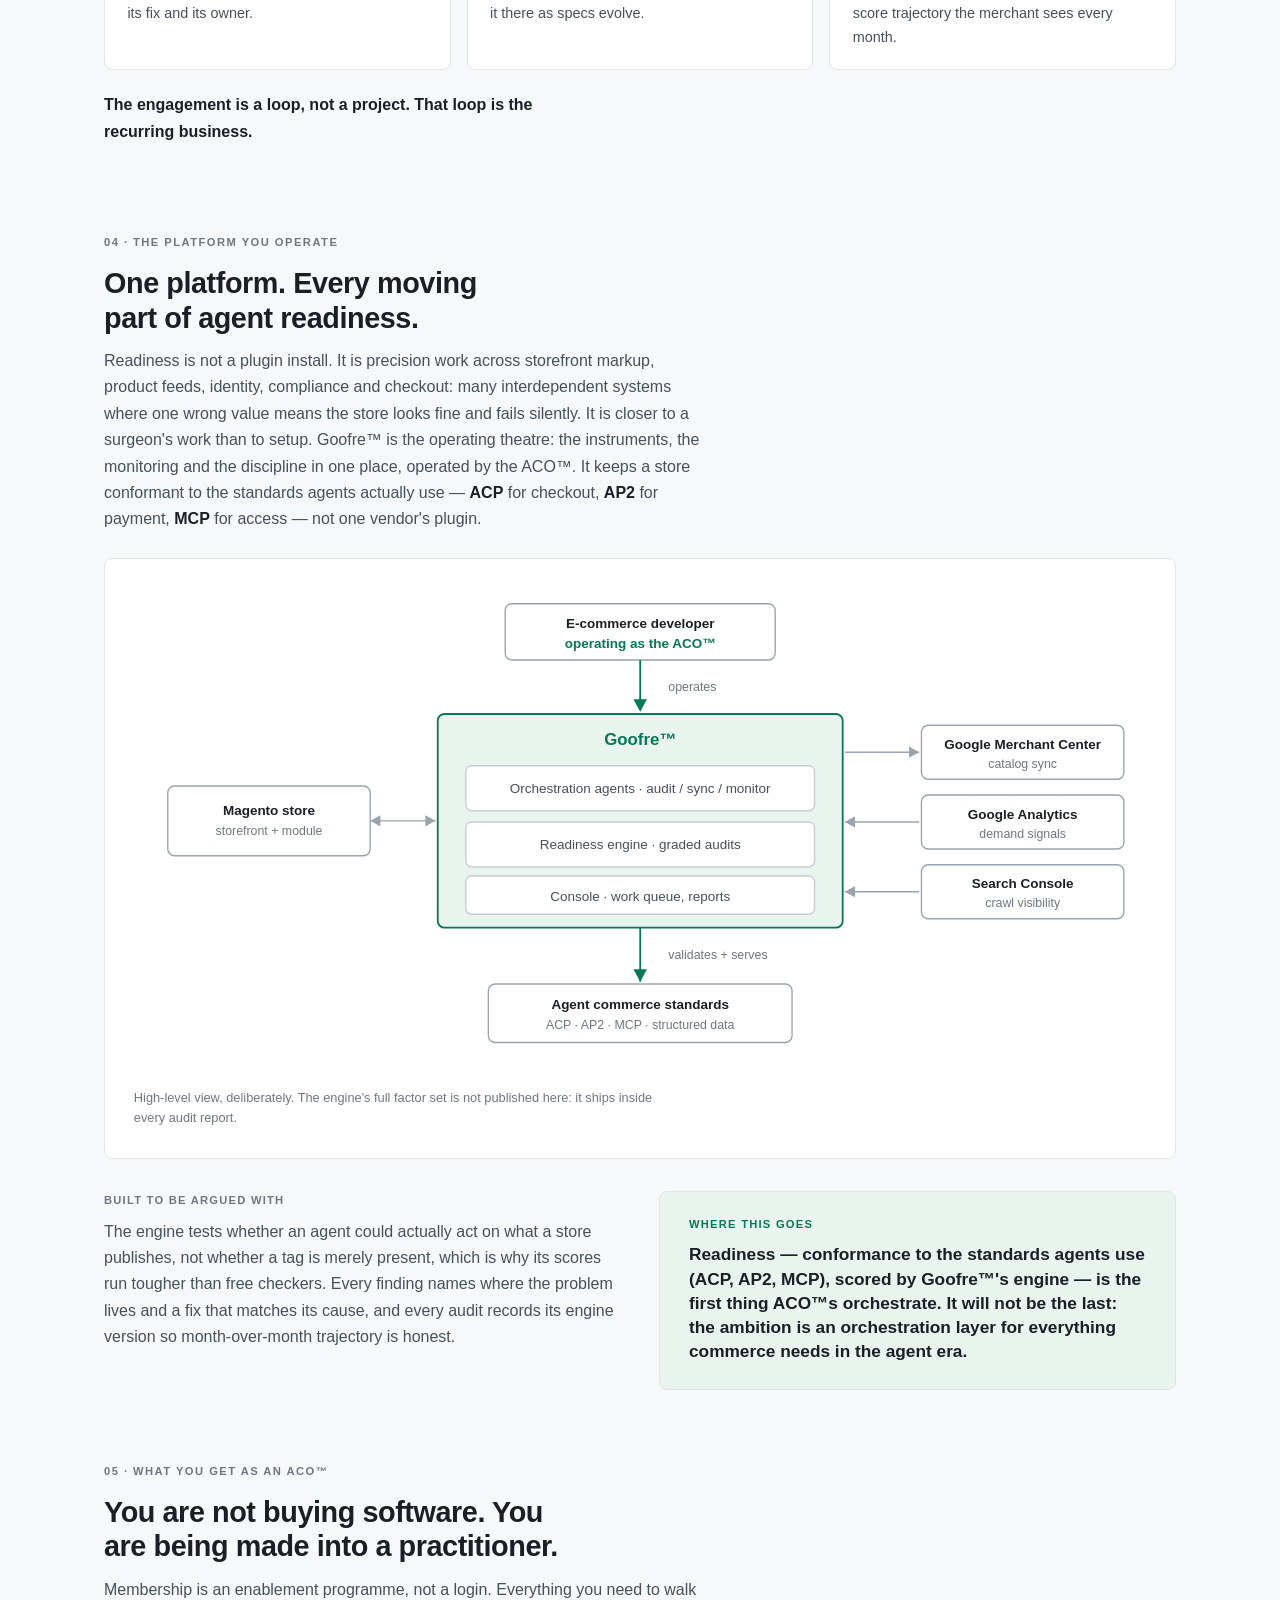
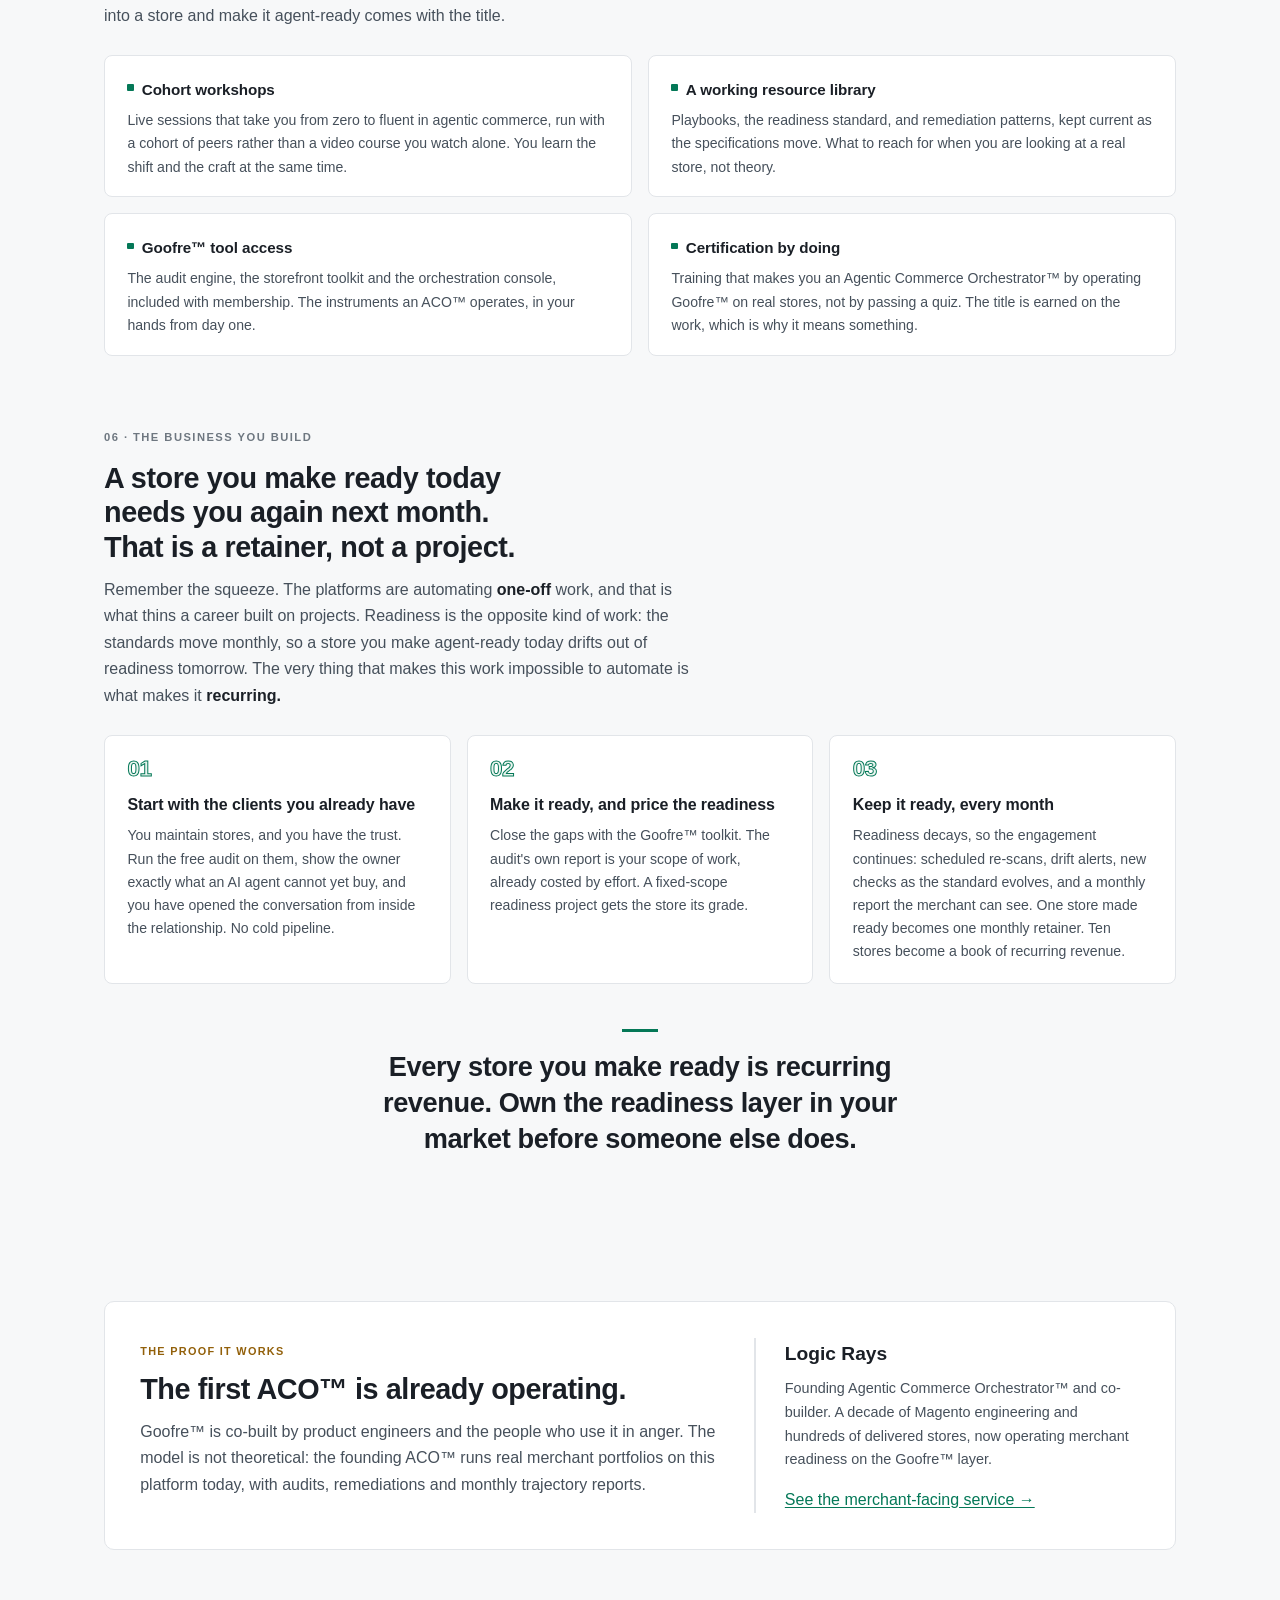
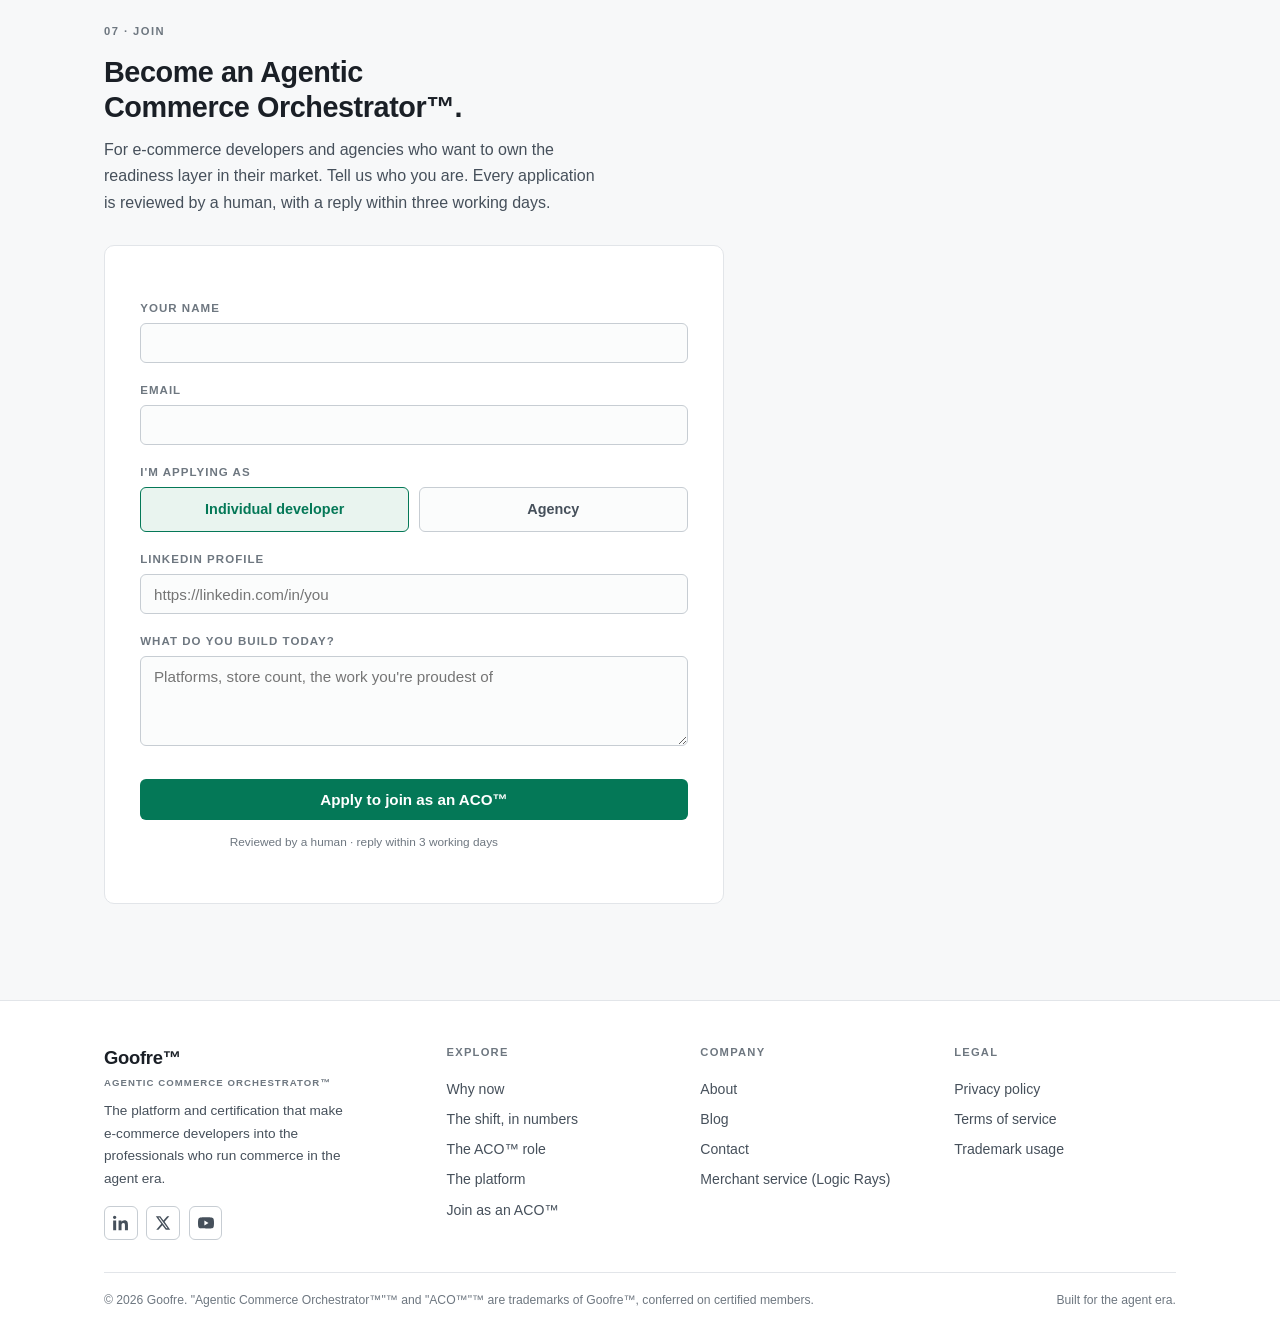
==== commit 91f220e4: "Platform authority: name ACP/AP2/MCP, reframe UCP as Goofre's engine not an external standard Co-Aut" ====
--- a/index.html
+++ b/index.html
@@ -579,12 +579,14 @@
       feeds, identity, compliance and checkout: many interdependent systems where one wrong value
       means the store looks fine and fails silently. It is closer to a surgeon's work than to
       setup. Goofre™ is the operating theatre: the instruments, the monitoring and the discipline
-      in one place, operated by the ACO™.
+      in one place, operated by the ACO™. It keeps a store conformant to the standards agents
+      actually use — <strong>ACP</strong> for checkout, <strong>AP2</strong> for payment,
+      <strong>MCP</strong> for access — not one vendor's plugin.
     </p>
 
     <figure class="panel">
       <svg viewBox="0 0 900 430" xmlns="http://www.w3.org/2000/svg" role="img"
-           aria-label="High-level architecture: the e-commerce developer operates Goofre, which connects the Magento store, Google Merchant Center, Google Analytics, Search Console and the UCP compliance layer, with orchestration agents working inside Goofre">
+           aria-label="High-level architecture: the e-commerce developer operates Goofre, which connects the Magento store, Google Merchant Center, Google Analytics, Search Console and conforms the store to the agent commerce standards ACP, AP2 and MCP, with orchestration agents working inside Goofre">
         <!-- developer on top -->
         <rect class="d-box" x="330" y="14" width="240" height="50"/>
         <text class="d-label strong" x="450" y="36" text-anchor="middle">E-commerce developer</text>
@@ -625,10 +627,10 @@
         <line class="d-line" x1="632" y1="208" x2="698" y2="208"/><polygon points="632,208 641,203 641,213" fill="#9AA4AF"/>
         <line class="d-line" x1="632" y1="270" x2="698" y2="270"/><polygon points="632,270 641,265 641,275" fill="#9AA4AF"/>
 
-        <!-- UCP bottom -->
-        <rect class="d-box" x="330" y="352" width="240" height="52"/>
-        <text class="d-label strong" x="450" y="374" text-anchor="middle">UCP compliance</text>
-        <text class="d-label dim" x="450" y="392" text-anchor="middle">what agents verify before they buy</text>
+        <!-- external standards the store is conformed to -->
+        <rect class="d-box" x="315" y="352" width="270" height="52"/>
+        <text class="d-label strong" x="450" y="374" text-anchor="middle">Agent commerce standards</text>
+        <text class="d-label dim" x="450" y="392" text-anchor="middle">ACP · AP2 · MCP · structured data</text>
         <line class="d-line accent" x1="450" y1="302" x2="450" y2="350"/>
         <polygon points="450,350 444,339 456,339" fill="#047857"/>
         <text class="d-label dim" x="475" y="330">validates + serves</text>
@@ -652,9 +654,9 @@
       <aside class="statement-card">
         <p class="lead-eyebrow">Where this goes</p>
         <p>
-          Readiness, with UCP conformance at its core, is the first thing ACO™s orchestrate. It
-          will not be the last: the ambition is an orchestration layer for everything commerce needs
-          in the agent era.
+          Readiness — conformance to the standards agents use (ACP, AP2, MCP), scored by Goofre™'s
+          engine — is the first thing ACO™s orchestrate. It will not be the last: the ambition is an
+          orchestration layer for everything commerce needs in the agent era.
         </p>
       </aside>
     </div>
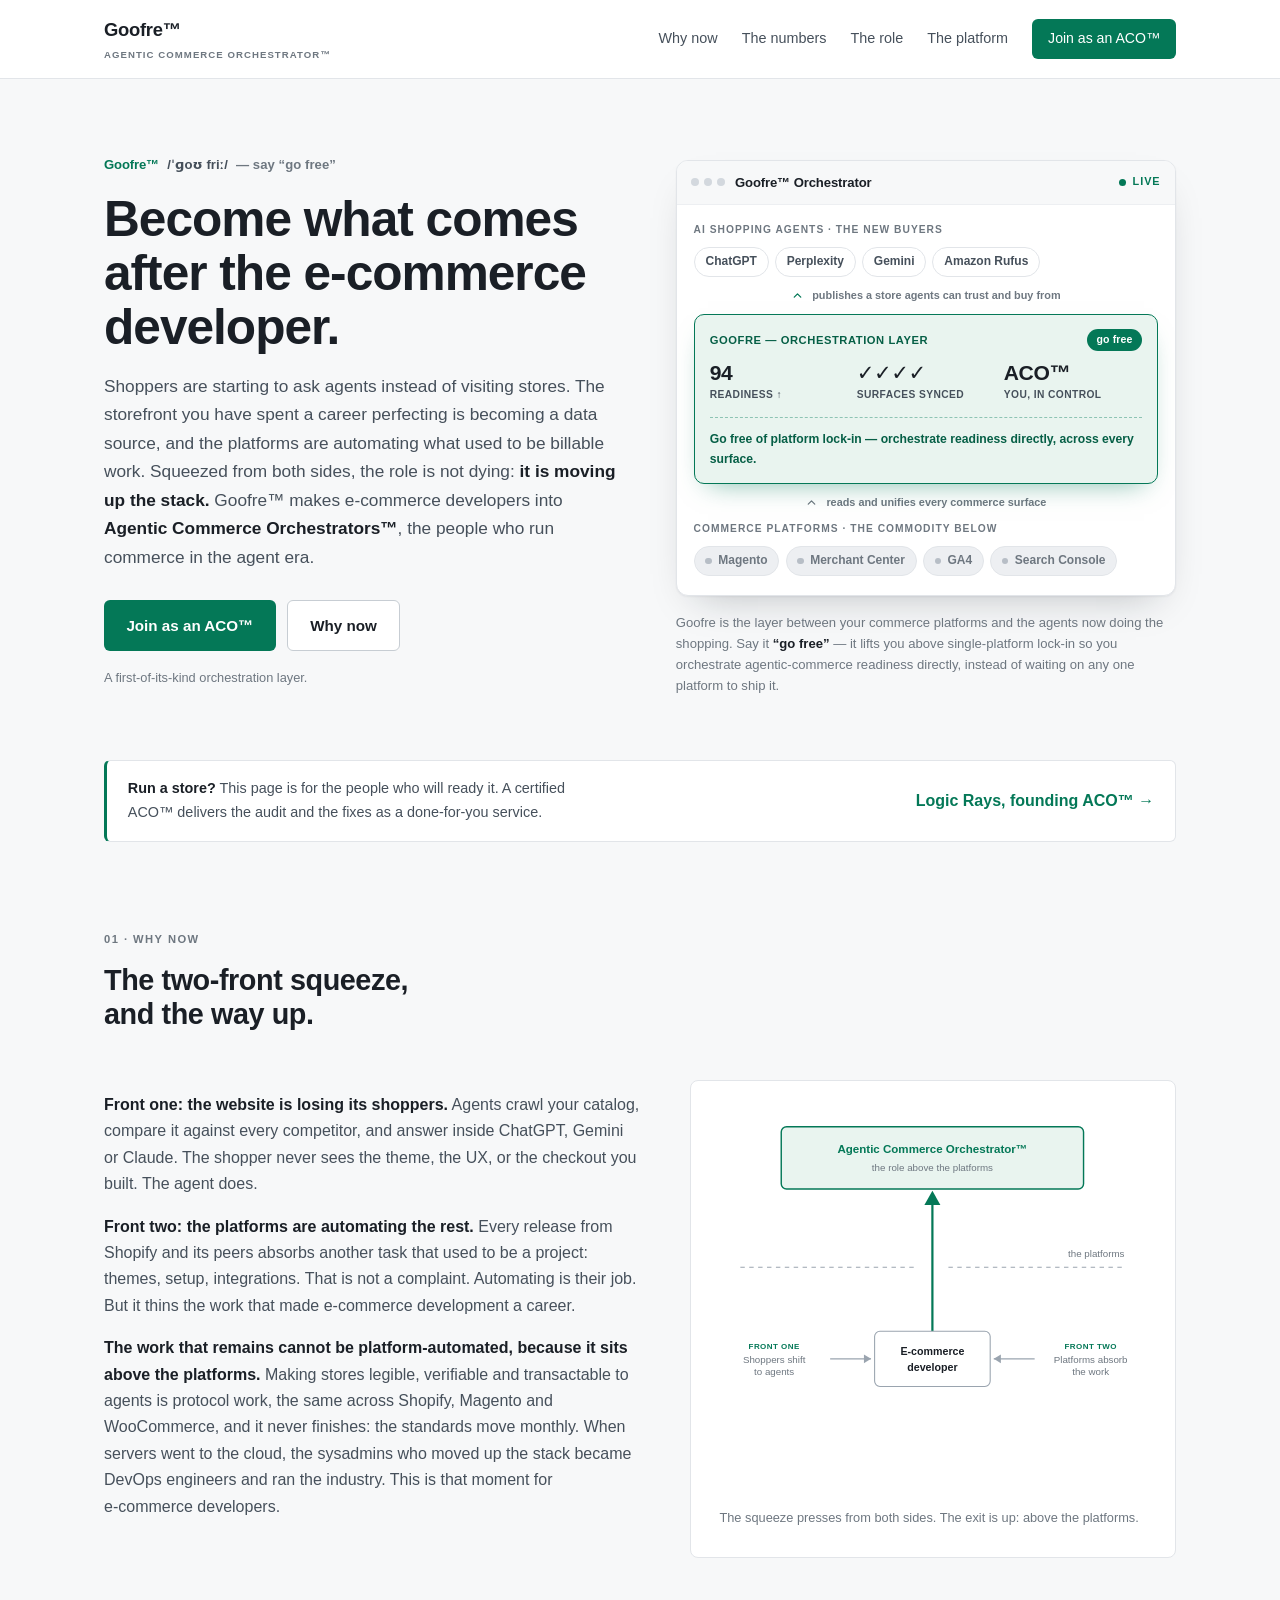
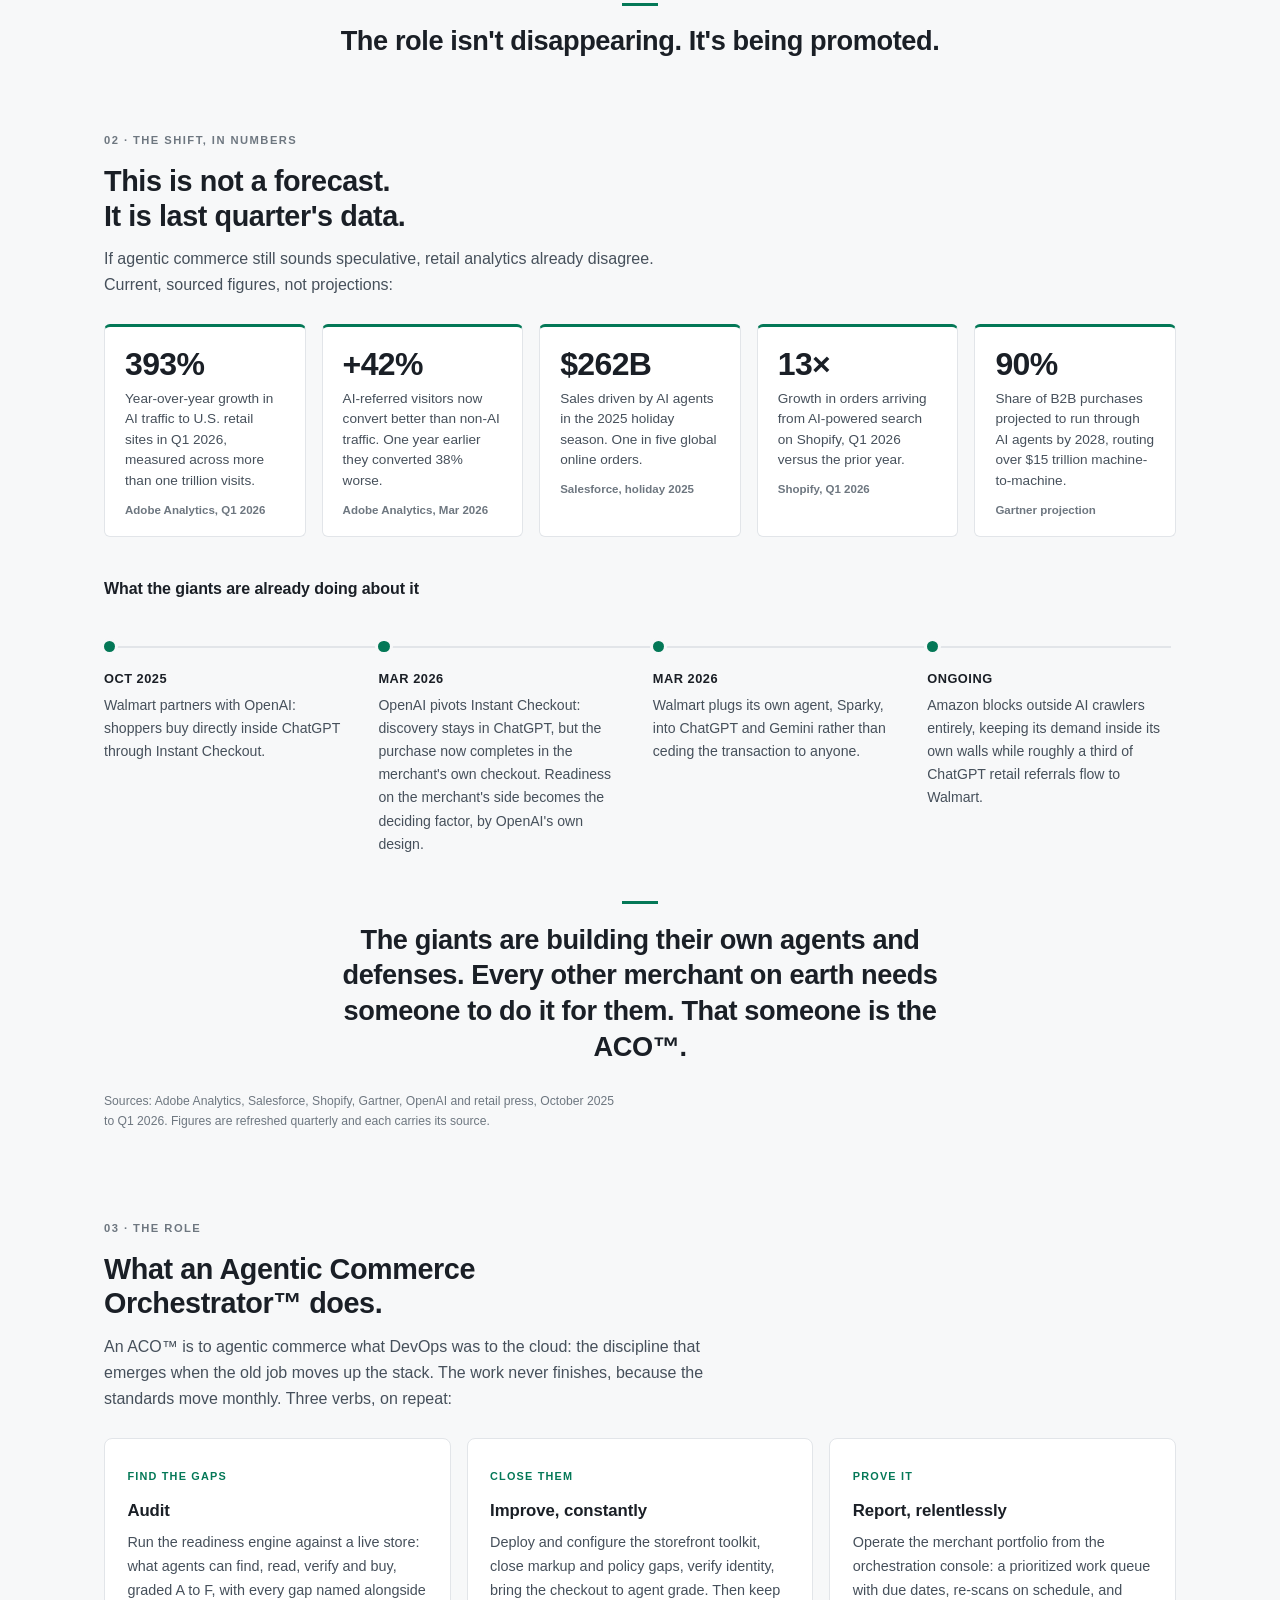
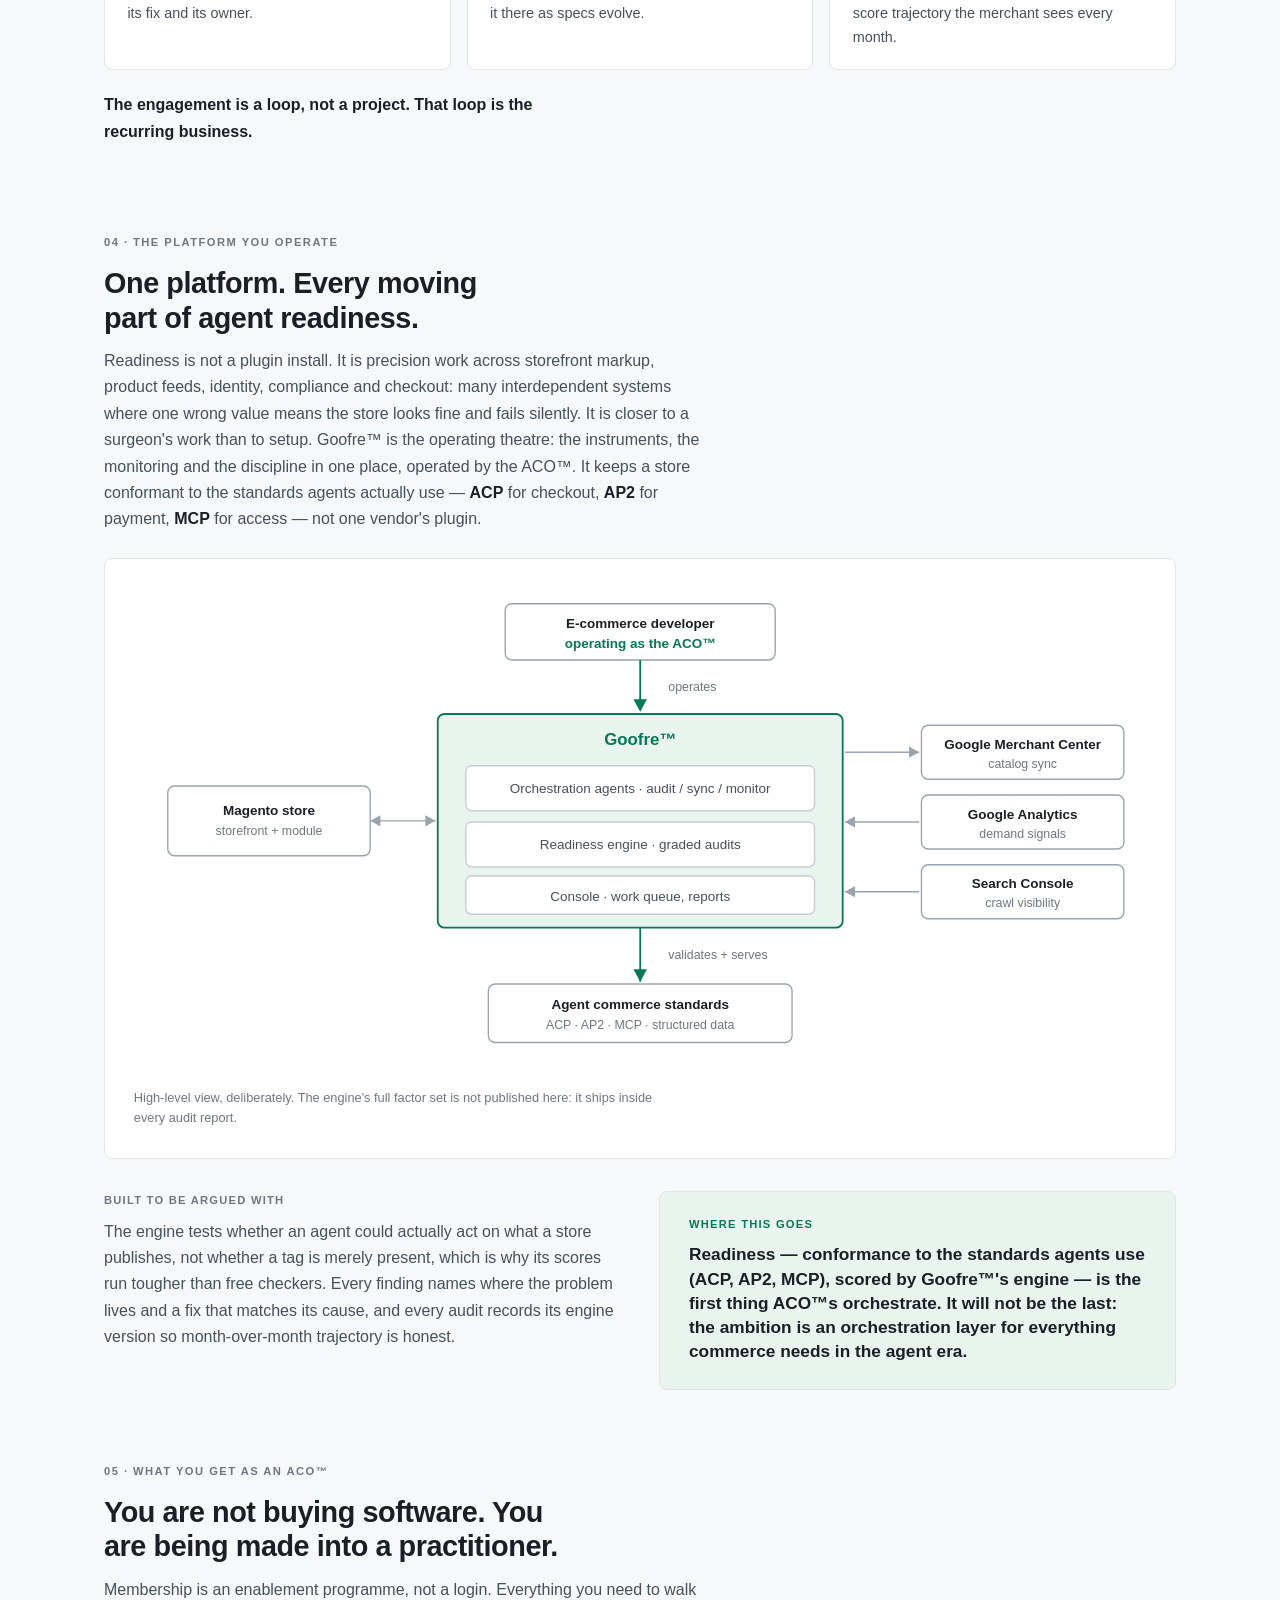
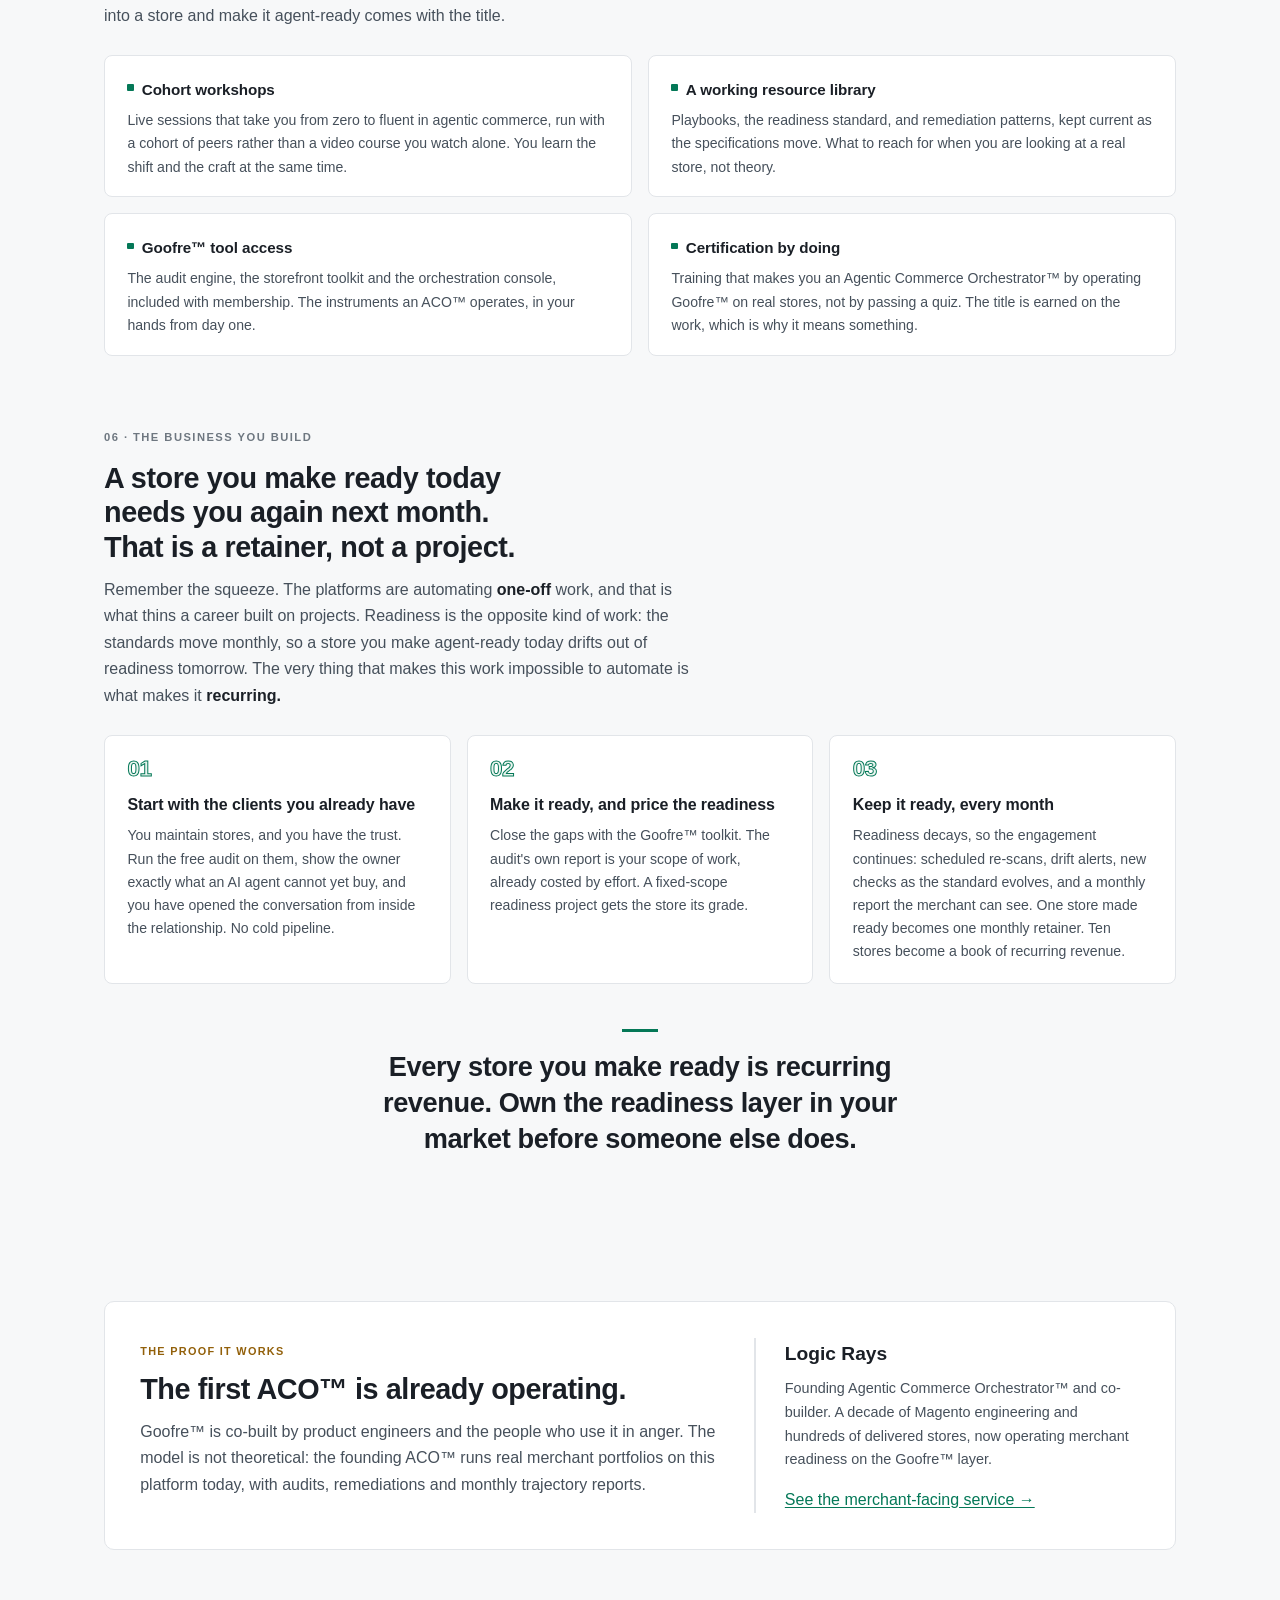
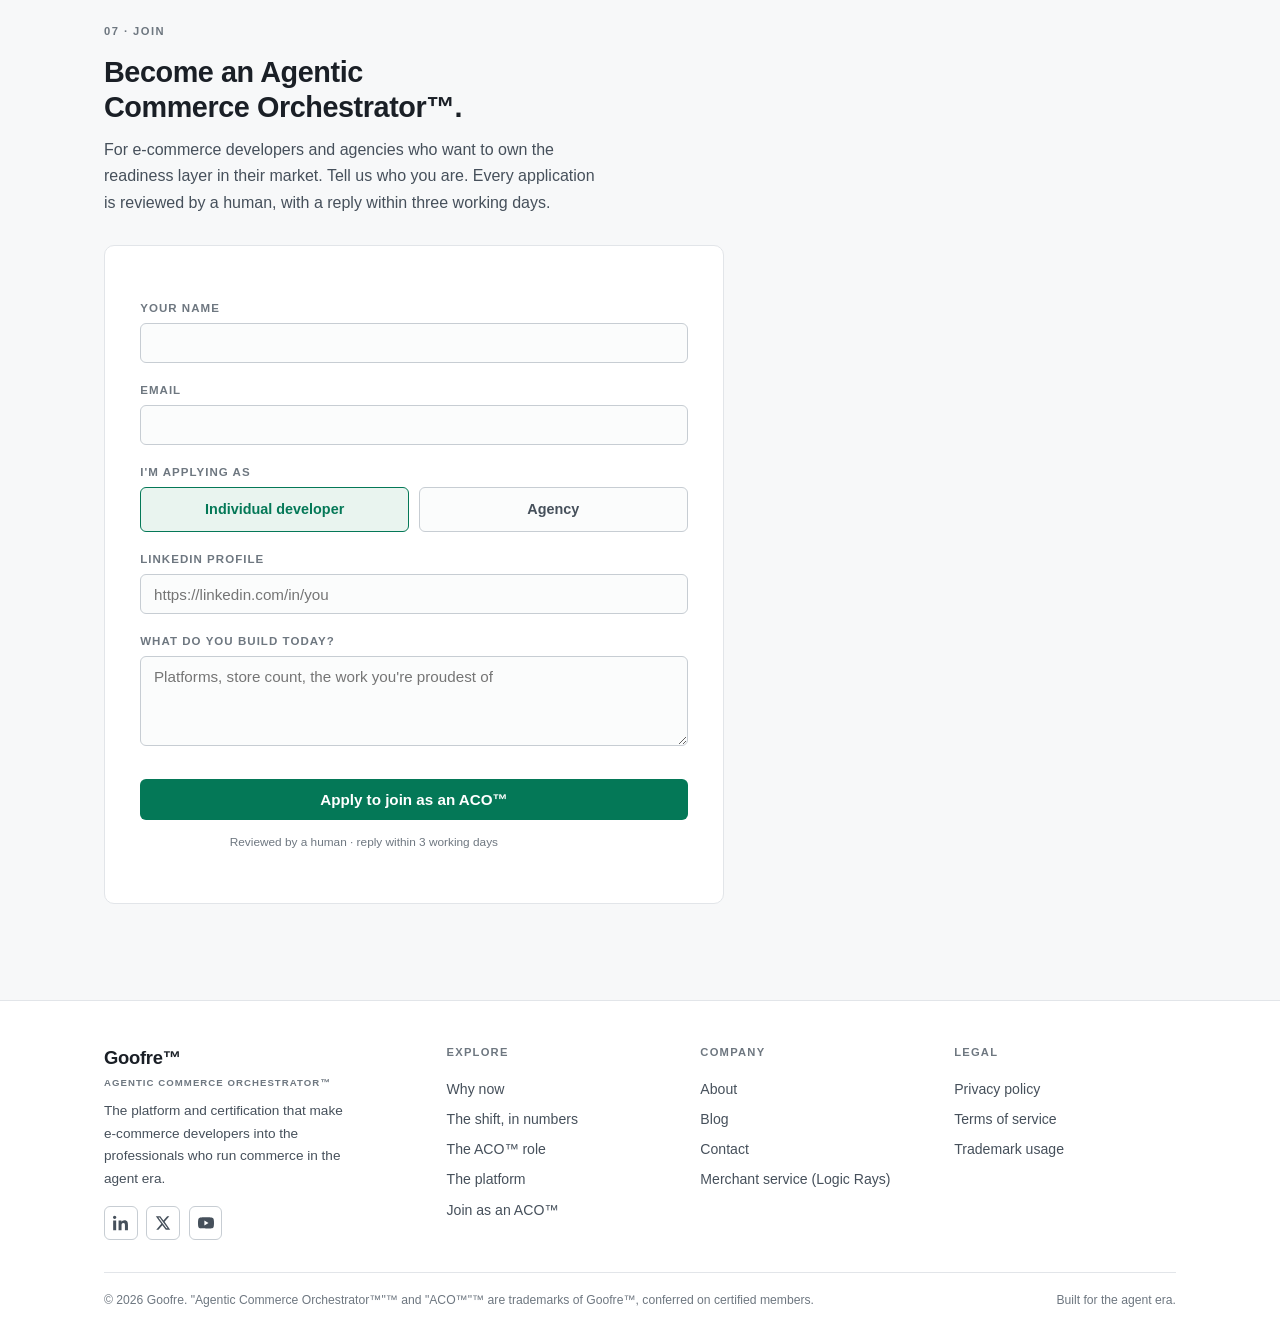
==== commit 9af82c6d: "Freeze the header (sticky) + scroll-offset for jump links; compact sticky header on mobile Co-Author" ====
--- a/index.html
+++ b/index.html
@@ -115,7 +115,10 @@
   .cta.ghost { background: var(--surface); color: var(--ink); border: 1px solid #C7CDD3; }
   .cta.ghost:hover { border-color: var(--accent); color: var(--accent); }
 
-  header.site { background: var(--surface); border-bottom: 1px solid var(--rule); }
+  header.site { background: rgba(255,255,255,.92); -webkit-backdrop-filter: blur(8px); backdrop-filter: blur(8px);
+    border-bottom: 1px solid var(--rule); position: sticky; top: 0; z-index: 50; }
+  html { scroll-behavior: smooth; }
+  section[id], div[id] { scroll-margin-top: 88px; }
   header.site .shell { display: flex; align-items: center; justify-content: space-between; flex-wrap: wrap; gap: .5rem 1.2rem; padding-top: .95rem; padding-bottom: .95rem; }
   .wordmark { font-weight: 700; letter-spacing: -.015em; font-size: 1.15rem; color: var(--ink); text-decoration: none; }
   .wordmark small { font-size: .6rem; letter-spacing: .11em; text-transform: uppercase; color: var(--ink-3); display: block; margin-top: .1rem; font-weight: 600; }
@@ -323,6 +326,12 @@
     .partner .lr { border-left: 0; border-top: 1px solid var(--rule); padding: 1.4rem 0 0; }
   }
   @media (max-width: 560px) { .foot-grid { grid-template-columns: 1fr; } .timeline { grid-template-columns: 1fr; } }
+  /* keep the sticky header compact on phones: logo + primary CTA only, no wrapping menu */
+  @media (max-width: 820px) {
+    header.site .shell { flex-wrap: nowrap; }
+    .nav a:not(.cta) { display: none; }
+    section[id], div[id] { scroll-margin-top: 104px; }
+  }
   @media (prefers-reduced-motion: reduce) { * { transition: none !important; } }
 </style>
 
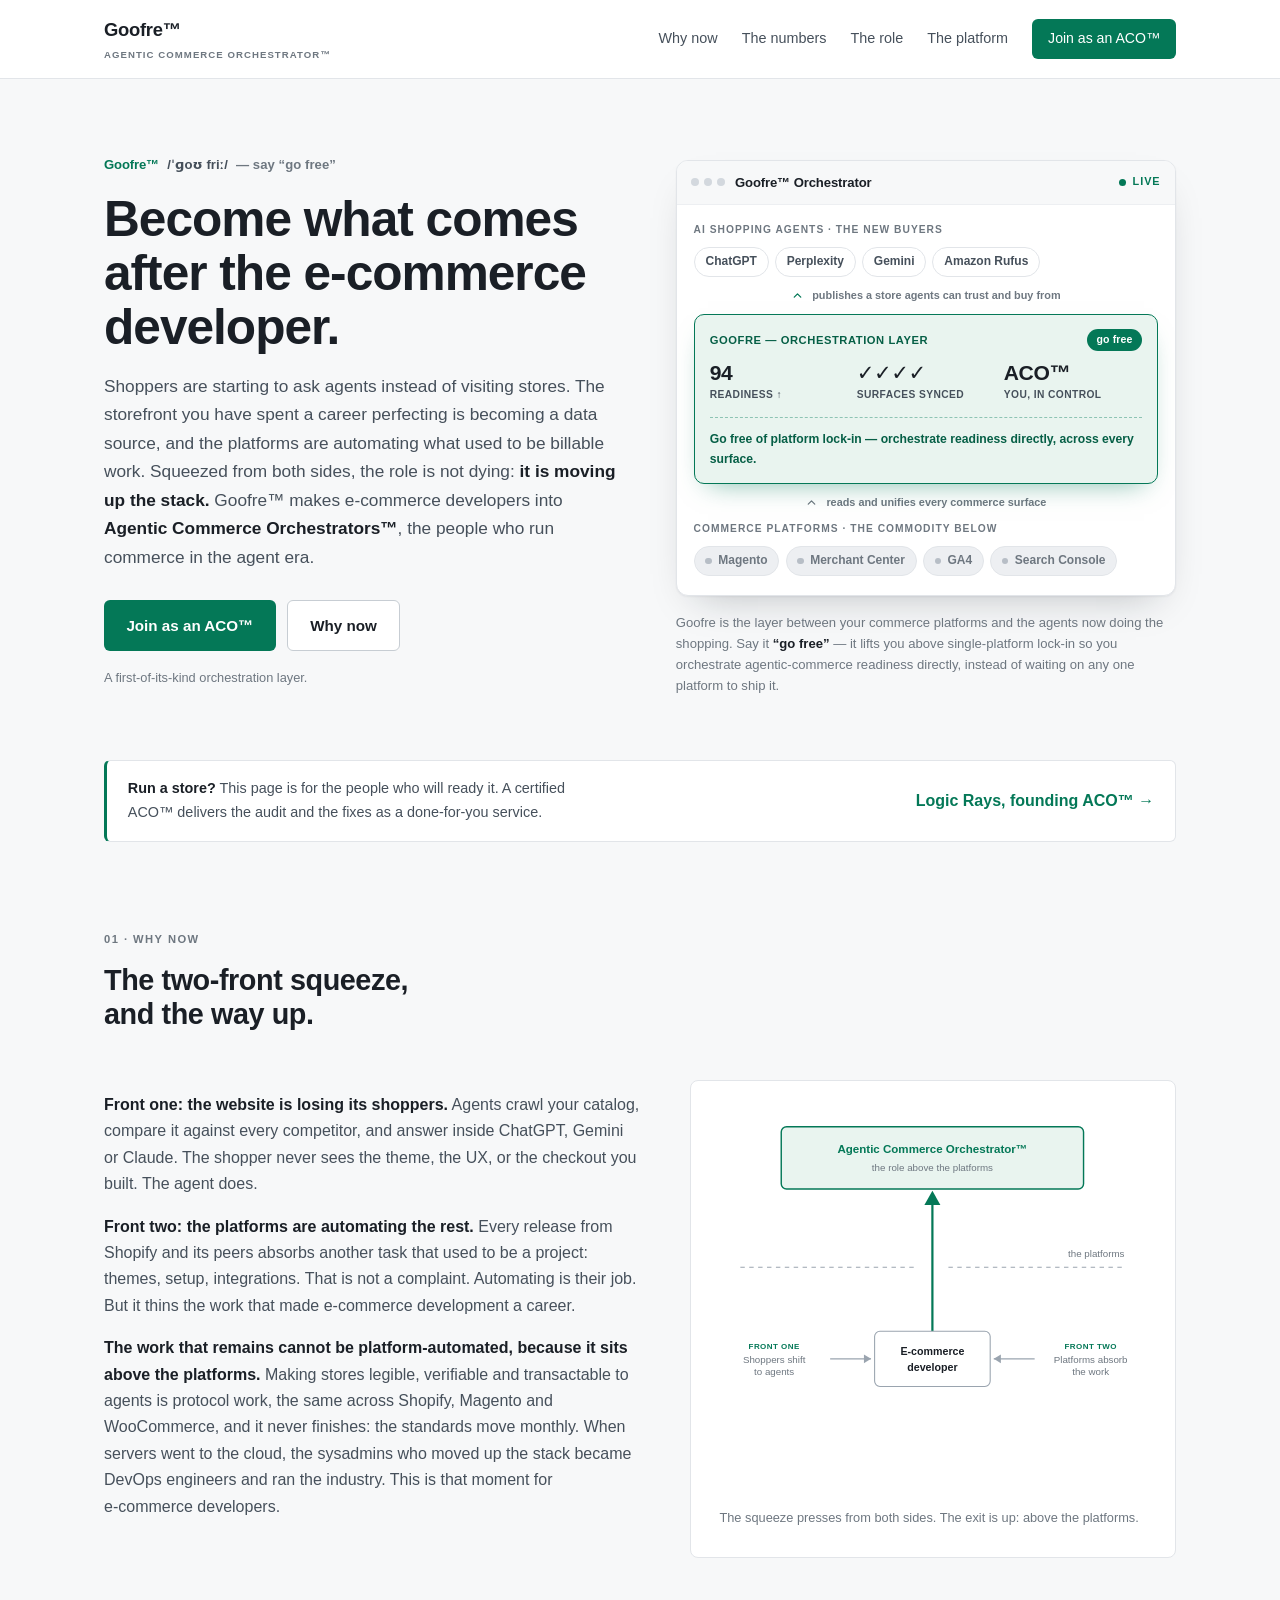
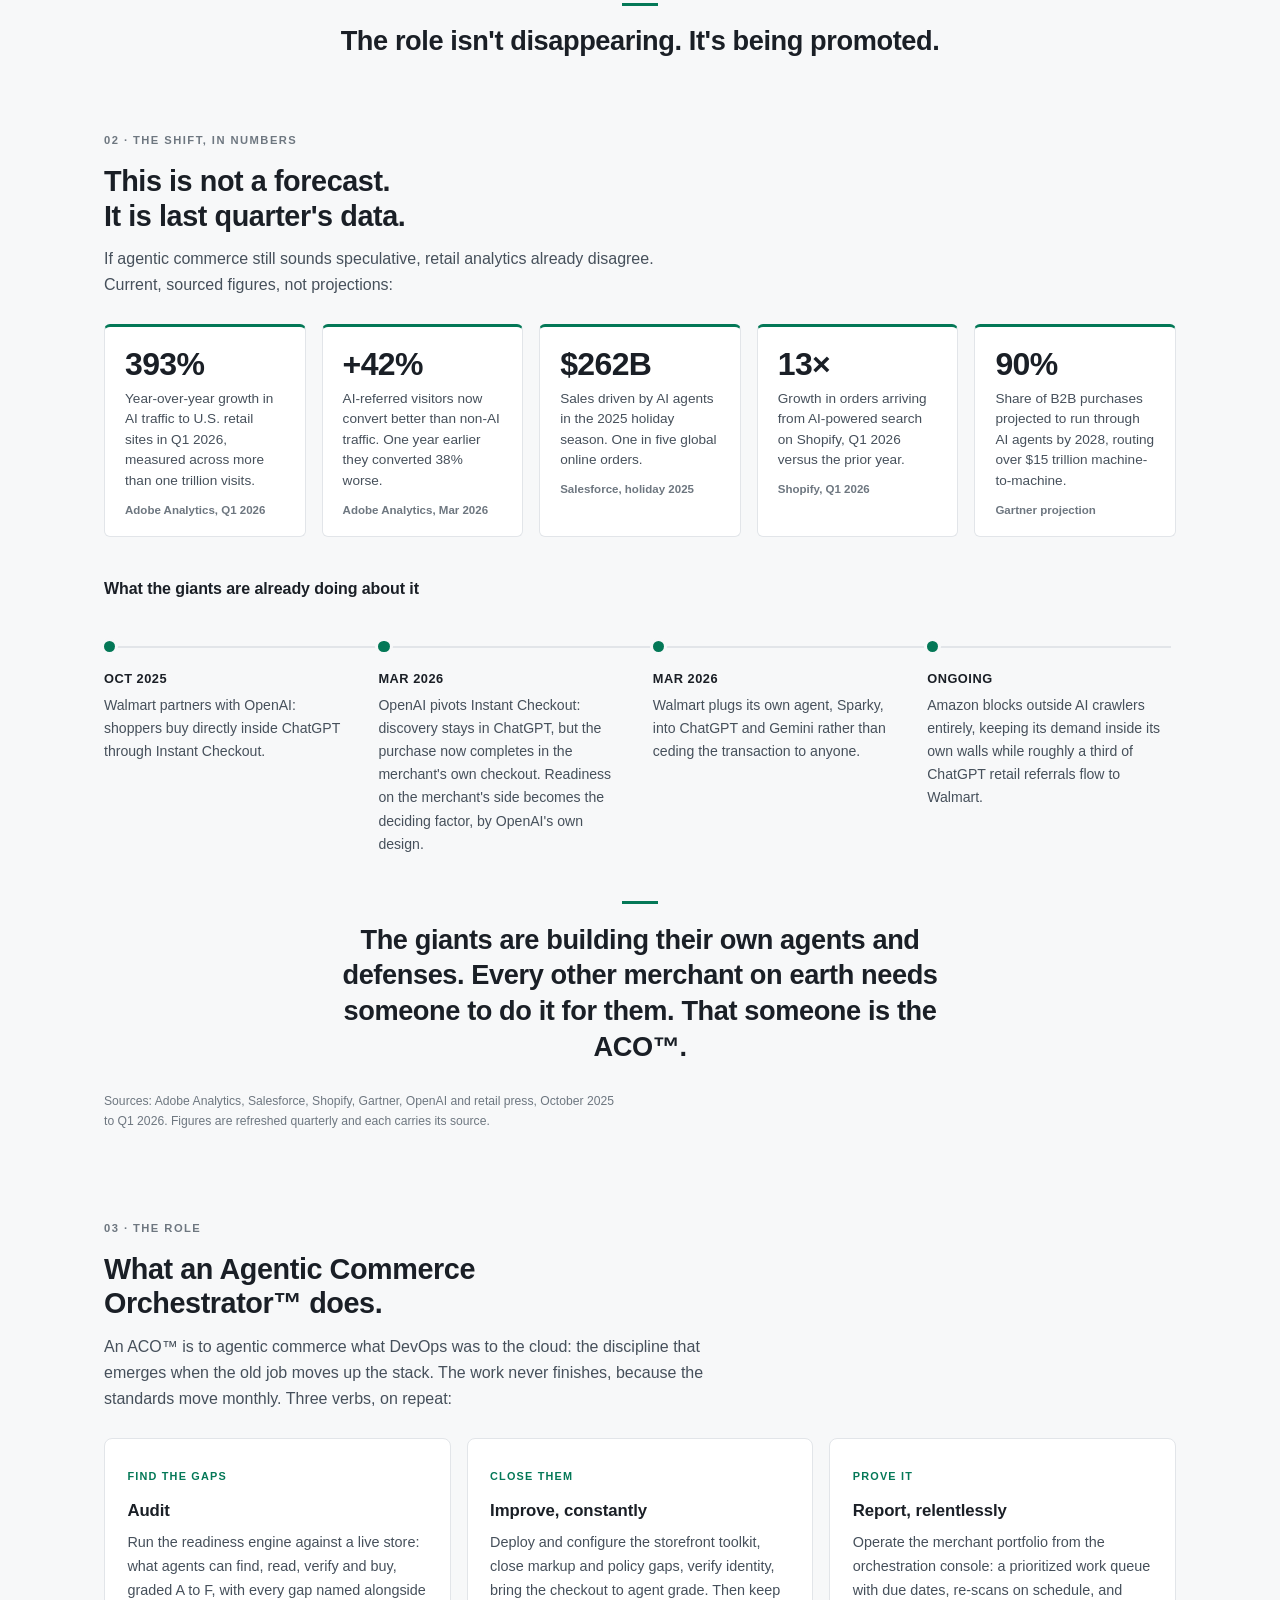
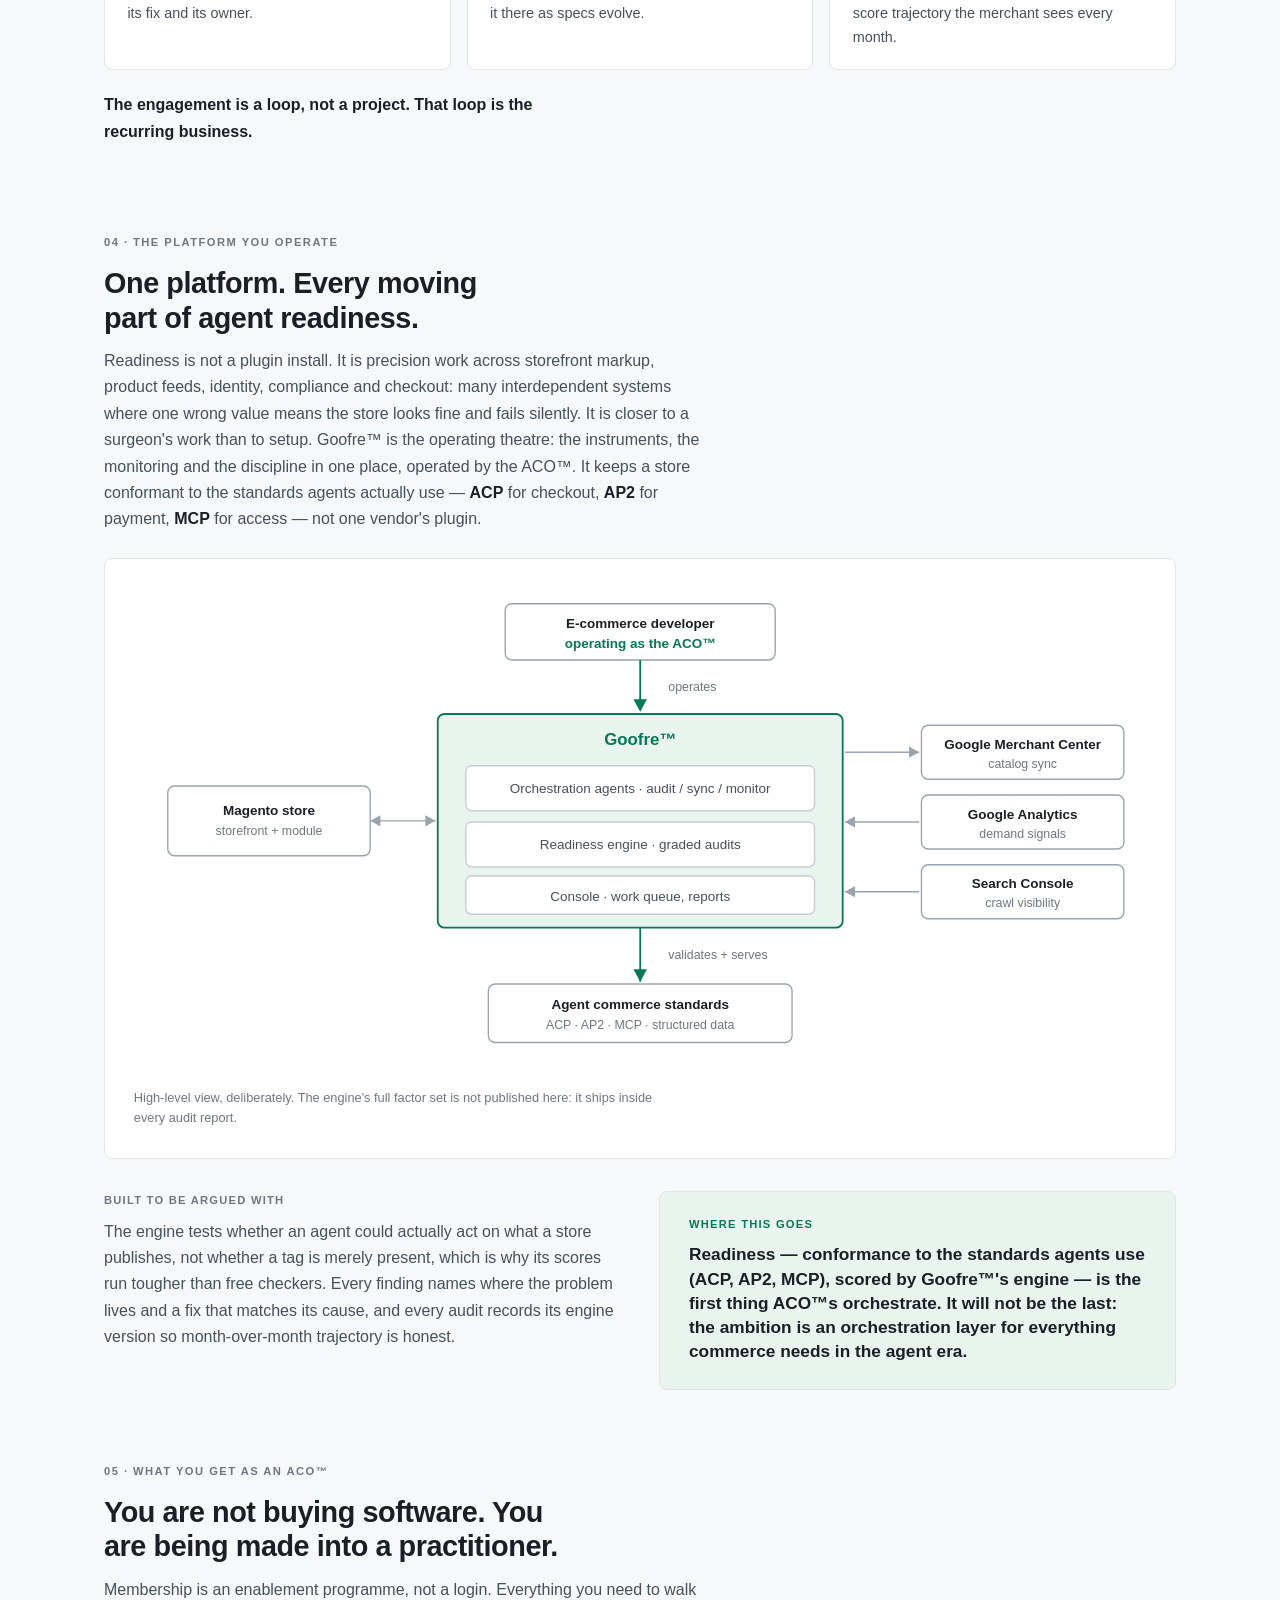
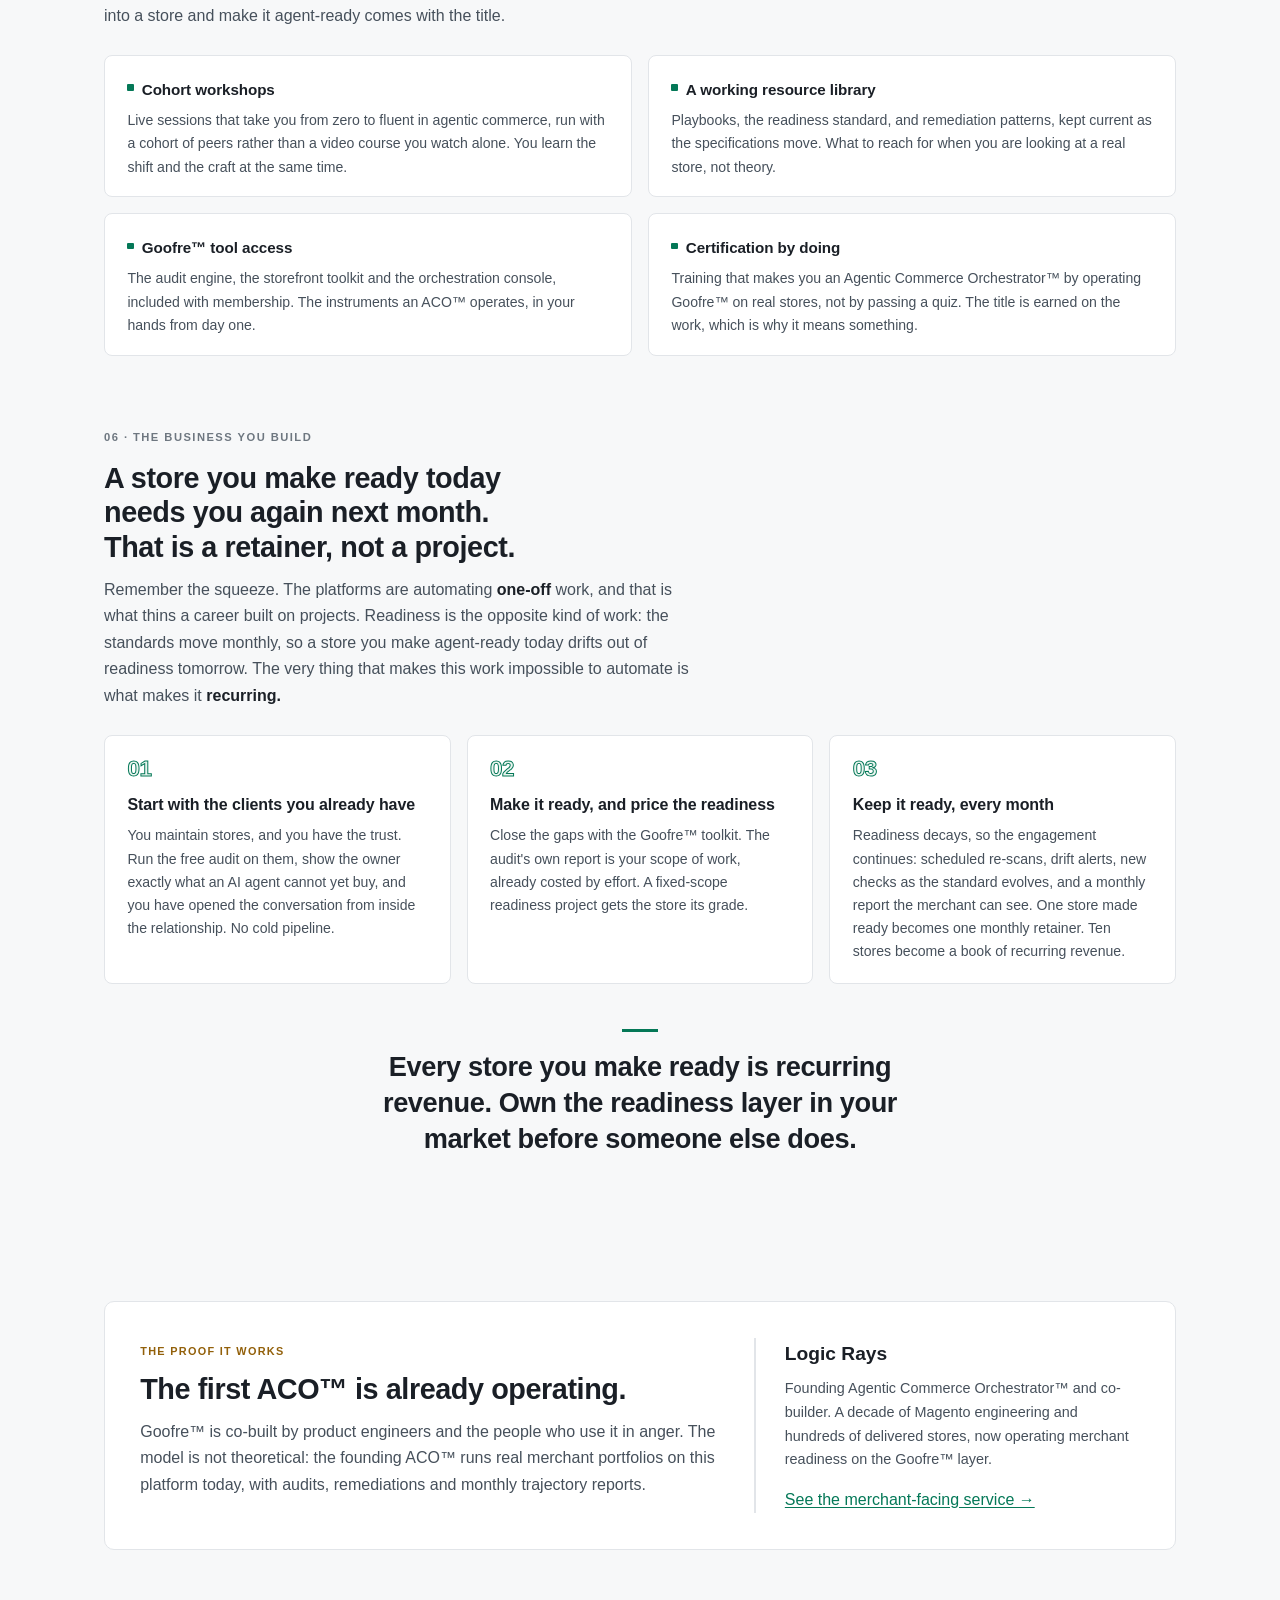
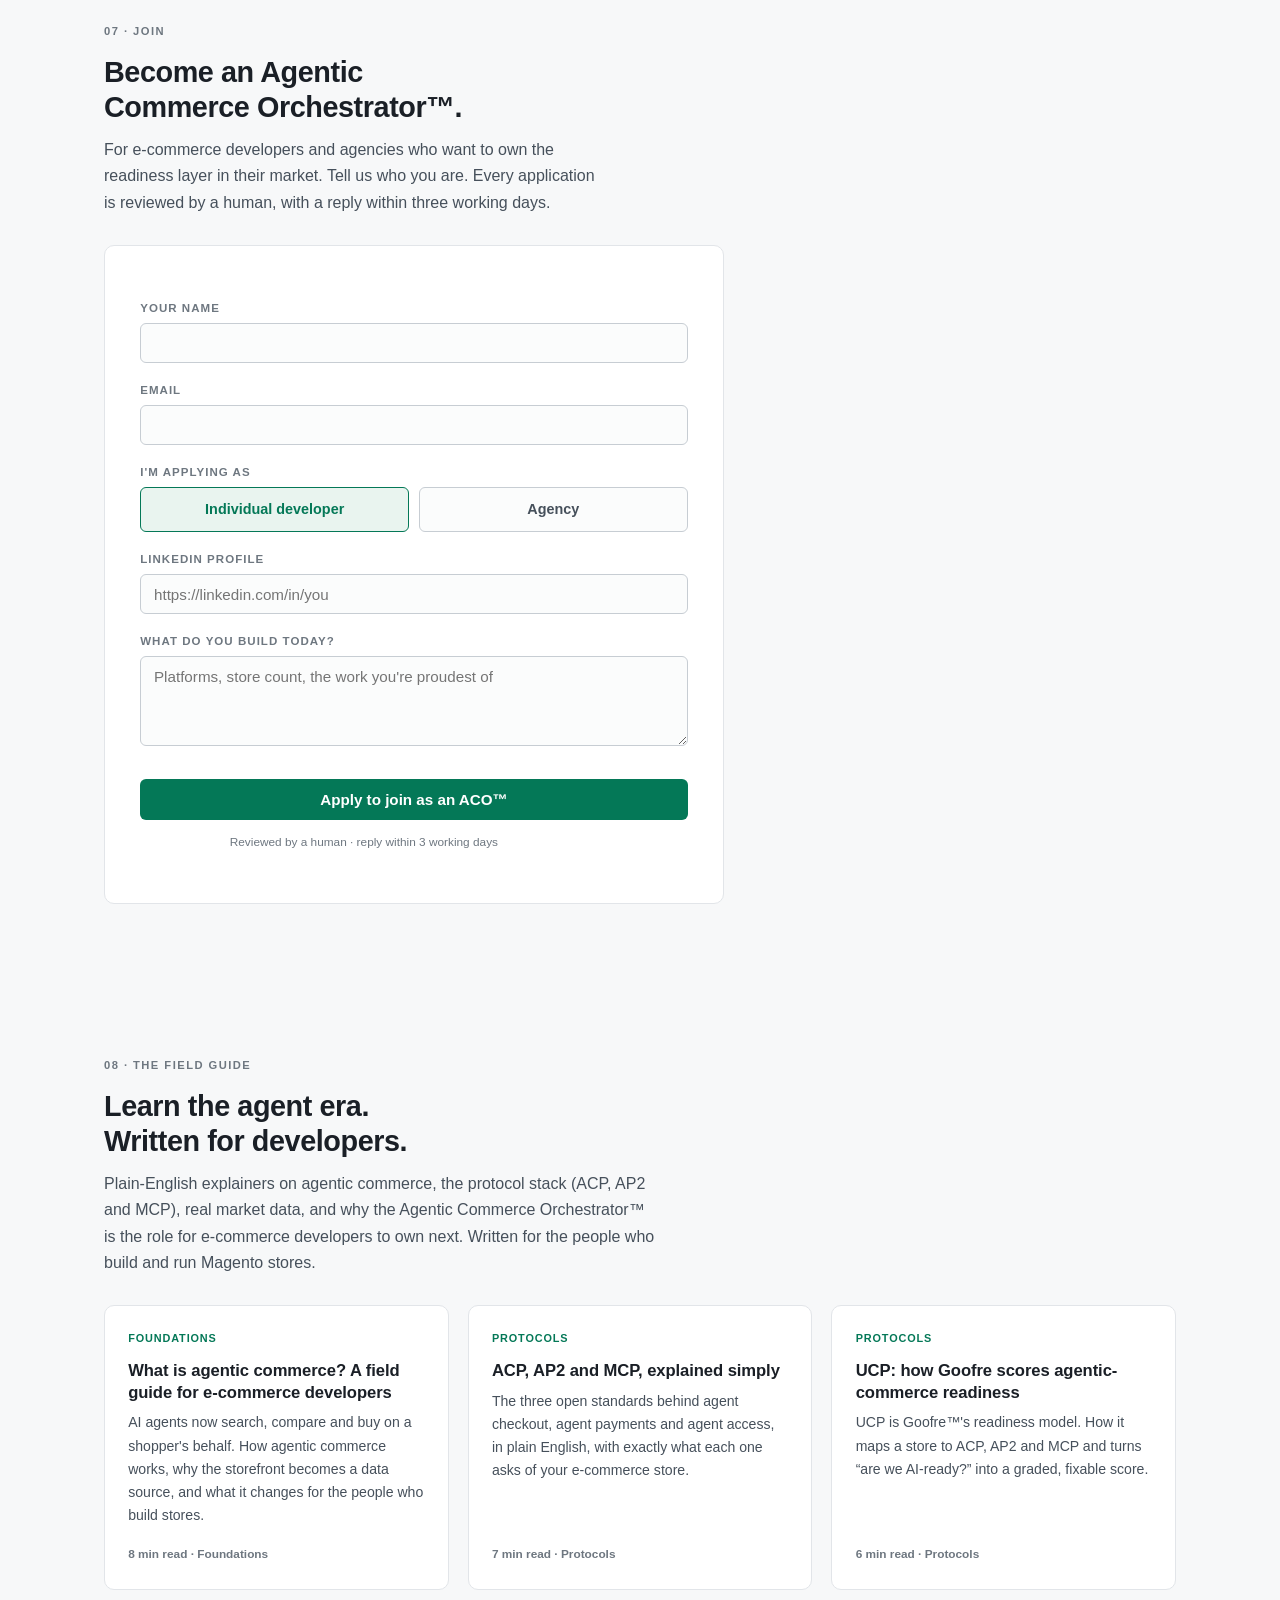
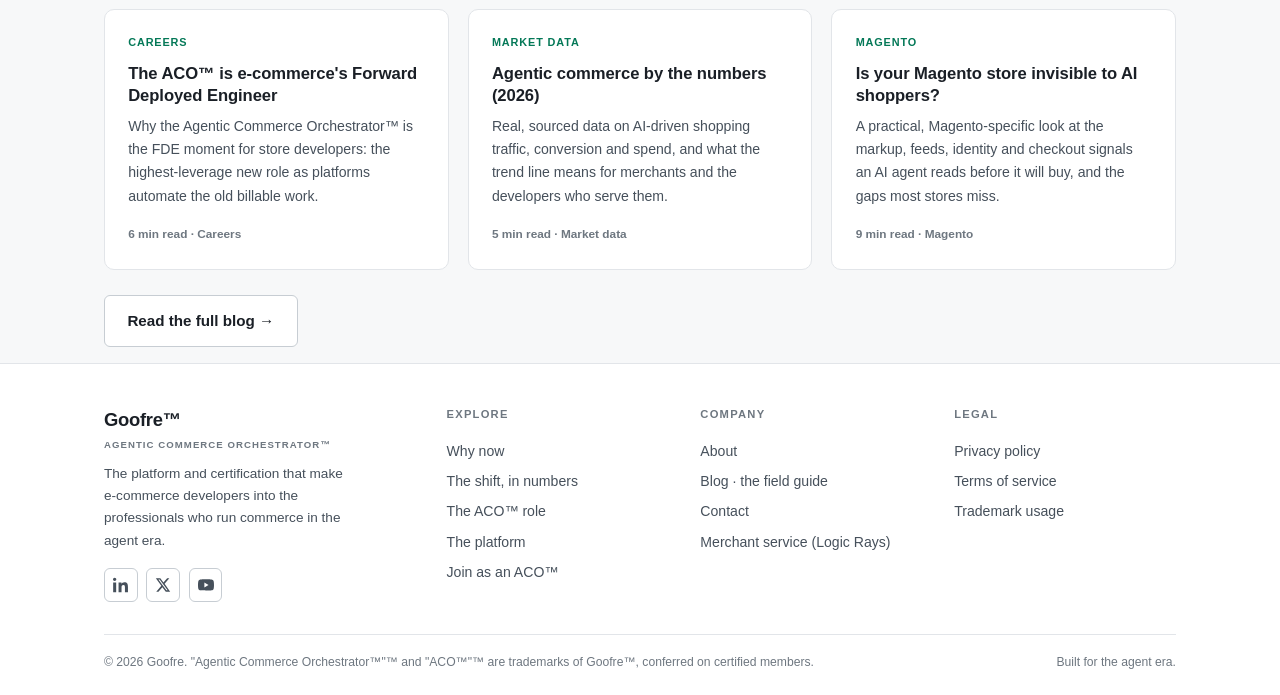
==== commit fd38d8d7: "Add developer blog: field-guide section below Join + dedicated blog.html subpage - 6 keyword-rich ti" ====
--- a/index.html
+++ b/index.html
@@ -265,6 +265,20 @@
   .model-step .mn { font-size: 1.4rem; font-weight: 700; color: var(--tint); -webkit-text-stroke: 1px var(--accent); letter-spacing: -.02em; line-height: 1; display: block; }
   .model-step h3 { margin: .7rem 0 .4rem; font-size: 1rem; }
   .model-step p { font-size: .88rem; margin: 0; }
+
+  /* ── Blog / field-guide tiles ─────────────────────────────────────── */
+  .posts { display: grid; grid-template-columns: repeat(3, 1fr); gap: 1.2rem; margin: 1.8rem 0 0; }
+  .post { display: flex; flex-direction: column; background: var(--surface); border: 1px solid var(--rule);
+    border-radius: 10px; padding: 1.5rem 1.45rem; text-decoration: none;
+    transition: border-color .15s ease, box-shadow .15s ease, transform .15s ease; }
+  .post:hover { border-color: var(--accent); box-shadow: 0 14px 30px -20px rgba(4,120,87,.55); transform: translateY(-2px); }
+  .post .cat { font-size: .68rem; font-weight: 700; text-transform: uppercase; letter-spacing: .08em; color: var(--accent); margin-bottom: .7rem; }
+  .post h3 { font-size: 1.04rem; margin: 0 0 .5rem; color: var(--ink); line-height: 1.32; }
+  .post p { font-size: .88rem; color: var(--ink-2); margin: 0 0 1.1rem; }
+  .post .meta { margin-top: auto; font-size: .74rem; color: var(--ink-3); font-weight: 600; }
+  .posts-more { display: inline-flex; margin-top: 1.6rem; }
+  @media (max-width: 840px){ .posts { grid-template-columns: 1fr 1fr; } }
+  @media (max-width: 560px){ .posts { grid-template-columns: 1fr; } }
 
   .partner { background: var(--surface); border: 1px solid var(--rule); border-radius: 10px; padding: 2.2rem; margin-top: 4.5rem; }
   .partner .grid { display: grid; grid-template-columns: 1.2fr .8fr; gap: 2.2rem; align-items: center; }
@@ -809,6 +823,62 @@
       <p class="apply-note">Reviewed by a human · reply within 3 working days</p>
     </form>
   </section>
+
+  <!-- ══════════════════ 08 · THE FIELD GUIDE (BLOG) ══════════════════ -->
+  <section id="blog">
+    <p class="eyebrow">08 · The field guide</p>
+    <h2>Learn the agent era. Written for developers.</h2>
+    <p style="max-width:62ch;">
+      Plain-English explainers on agentic commerce, the protocol stack (ACP, AP2 and MCP), real
+      market data, and why the Agentic Commerce Orchestrator™ is the role for e-commerce developers
+      to own next. Written for the people who build and run Magento stores.
+    </p>
+    <div class="posts">
+      <a class="post" href="blog.html#what-is-agentic-commerce">
+        <span class="cat">Foundations</span>
+        <h3>What is agentic commerce? A field guide for e-commerce developers</h3>
+        <p>AI agents now search, compare and buy on a shopper's behalf. How agentic commerce works,
+        why the storefront becomes a data source, and what it changes for the people who build stores.</p>
+        <span class="meta">8 min read · Foundations</span>
+      </a>
+      <a class="post" href="blog.html#acp-ap2-mcp-explained">
+        <span class="cat">Protocols</span>
+        <h3>ACP, AP2 and MCP, explained simply</h3>
+        <p>The three open standards behind agent checkout, agent payments and agent access, in plain
+        English, with exactly what each one asks of your e-commerce store.</p>
+        <span class="meta">7 min read · Protocols</span>
+      </a>
+      <a class="post" href="blog.html#what-is-ucp">
+        <span class="cat">Protocols</span>
+        <h3>UCP: how Goofre scores agentic-commerce readiness</h3>
+        <p>UCP is Goofre™'s readiness model. How it maps a store to ACP, AP2 and MCP and turns
+        &ldquo;are we AI-ready?&rdquo; into a graded, fixable score.</p>
+        <span class="meta">6 min read · Protocols</span>
+      </a>
+      <a class="post" href="blog.html#aco-is-the-fde-of-ecommerce">
+        <span class="cat">Careers</span>
+        <h3>The ACO™ is e-commerce's Forward Deployed Engineer</h3>
+        <p>Why the Agentic Commerce Orchestrator™ is the FDE moment for store developers: the
+        highest-leverage new role as platforms automate the old billable work.</p>
+        <span class="meta">6 min read · Careers</span>
+      </a>
+      <a class="post" href="blog.html#agentic-commerce-by-the-numbers">
+        <span class="cat">Market data</span>
+        <h3>Agentic commerce by the numbers (2026)</h3>
+        <p>Real, sourced data on AI-driven shopping traffic, conversion and spend, and what the trend
+        line means for merchants and the developers who serve them.</p>
+        <span class="meta">5 min read · Market data</span>
+      </a>
+      <a class="post" href="blog.html#magento-agentic-readiness">
+        <span class="cat">Magento</span>
+        <h3>Is your Magento store invisible to AI shoppers?</h3>
+        <p>A practical, Magento-specific look at the markup, feeds, identity and checkout signals an AI
+        agent reads before it will buy, and the gaps most stores miss.</p>
+        <span class="meta">9 min read · Magento</span>
+      </a>
+    </div>
+    <a class="cta ghost posts-more" href="blog.html">Read the full blog →</a>
+  </section>
 </div>
 
 <!-- ══════════════════ FOOTER / SITEMAP ══════════════════ -->
@@ -836,7 +906,7 @@
       <div class="foot-col">
         <h4>Company</h4>
         <a href="#TODO-about">About</a>
-        <a href="#TODO-blog">Blog</a>
+        <a href="blog.html">Blog · the field guide</a>
         <a href="#TODO-contact">Contact</a>
         <a href="https://reachviveksai-cloud.github.io/logicrays-landing/">Merchant service (Logic Rays)</a>
       </div>
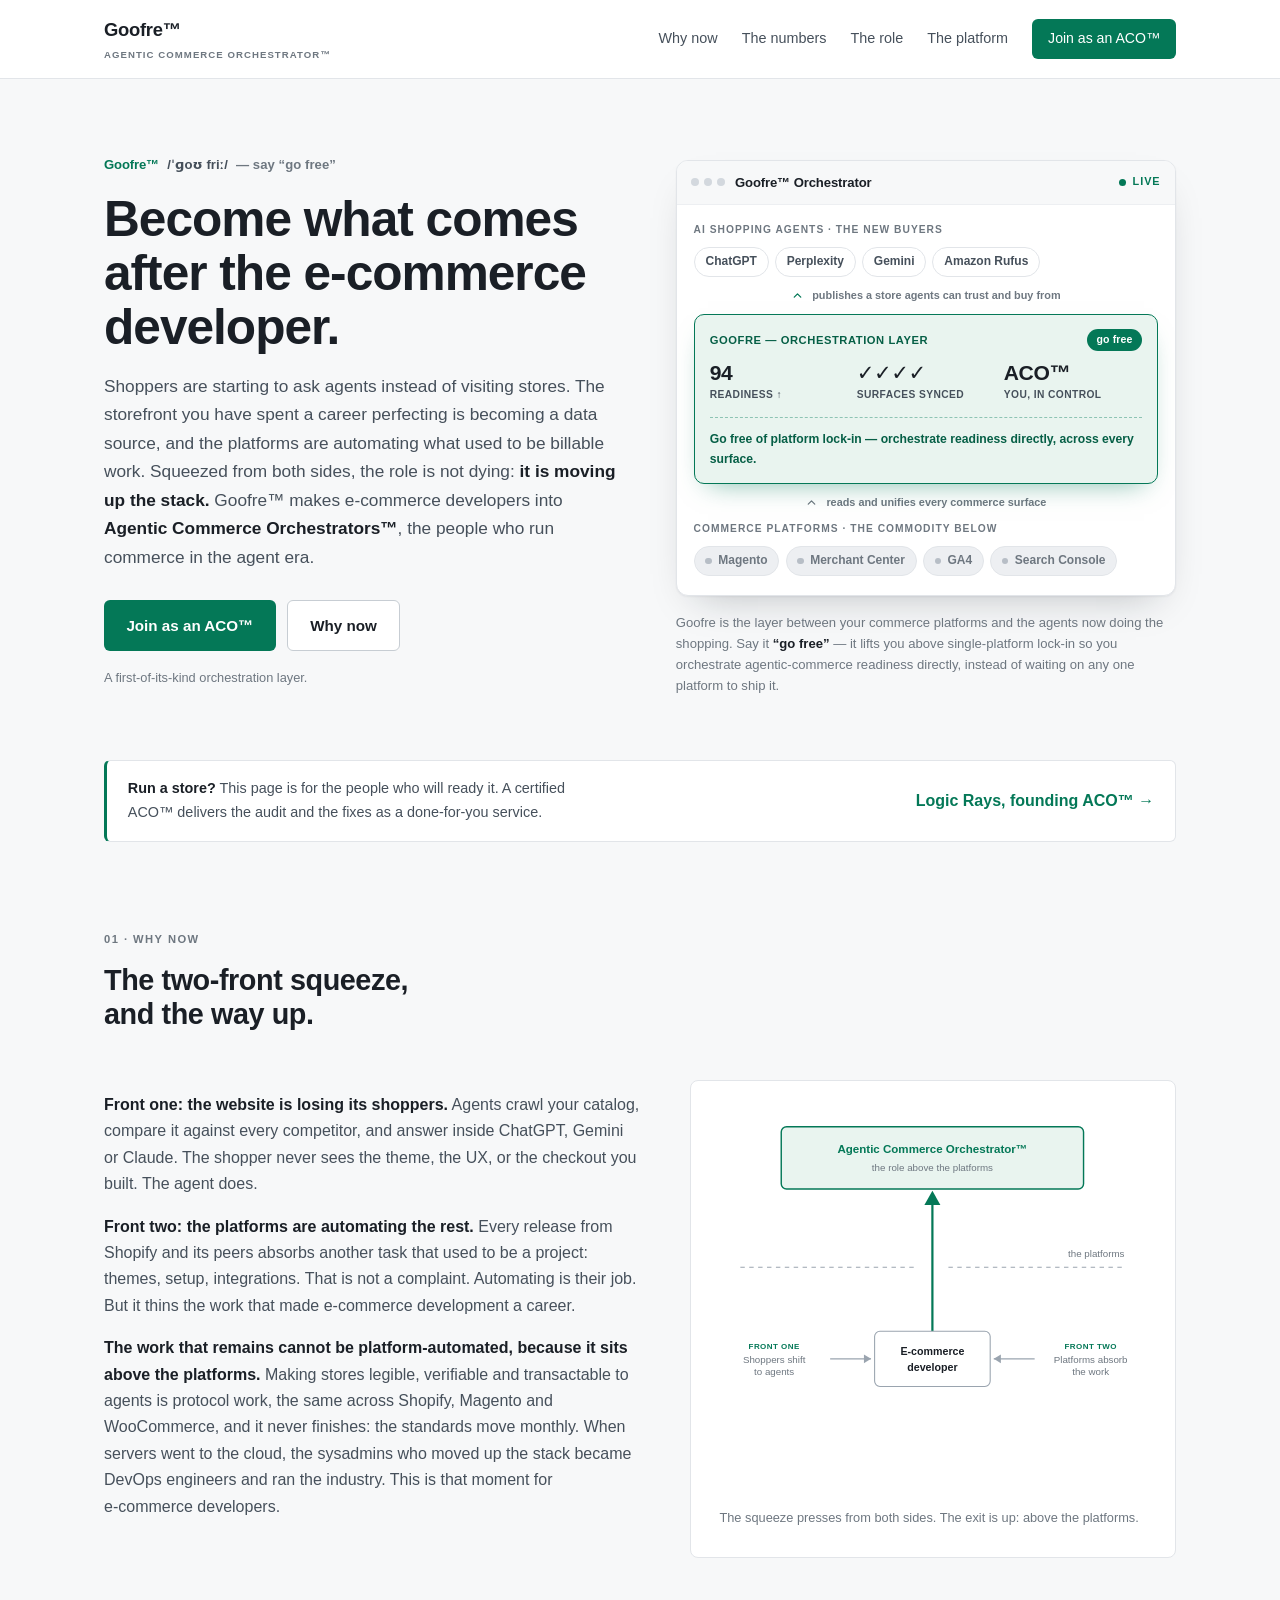
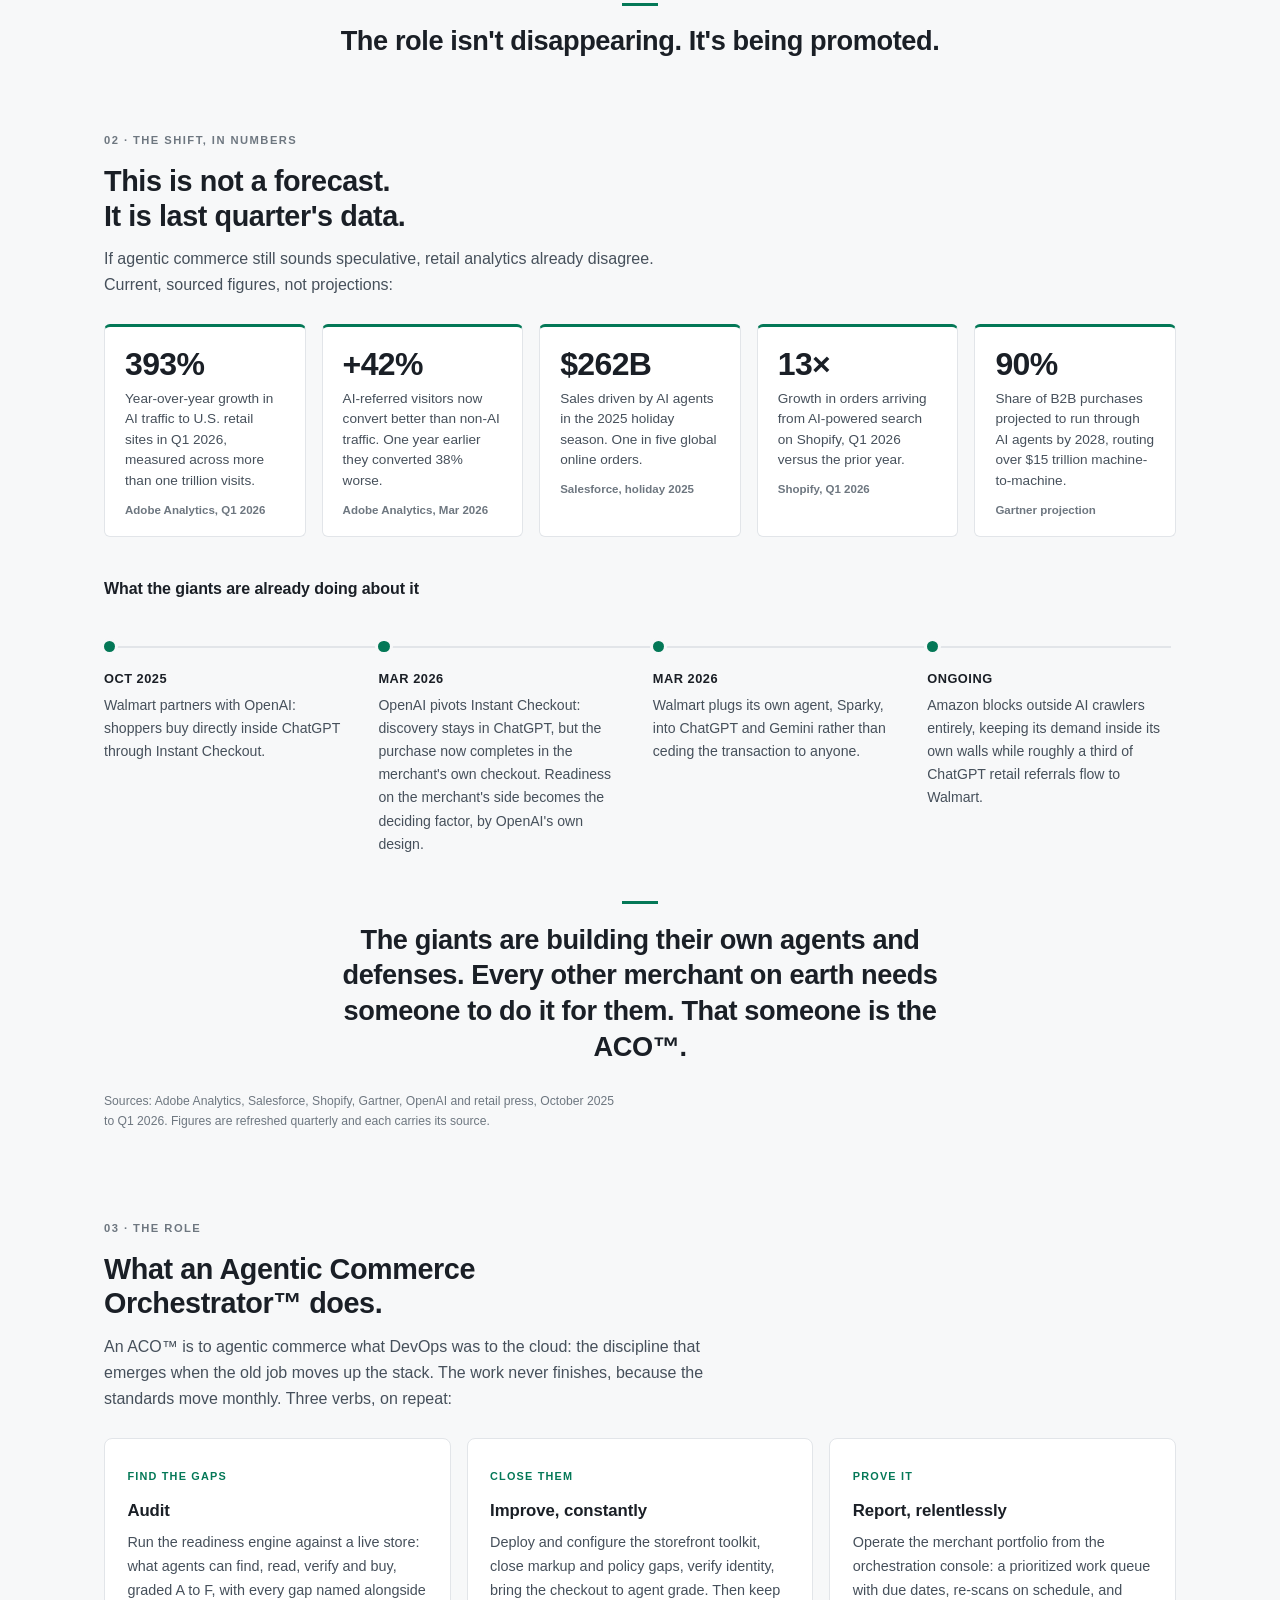
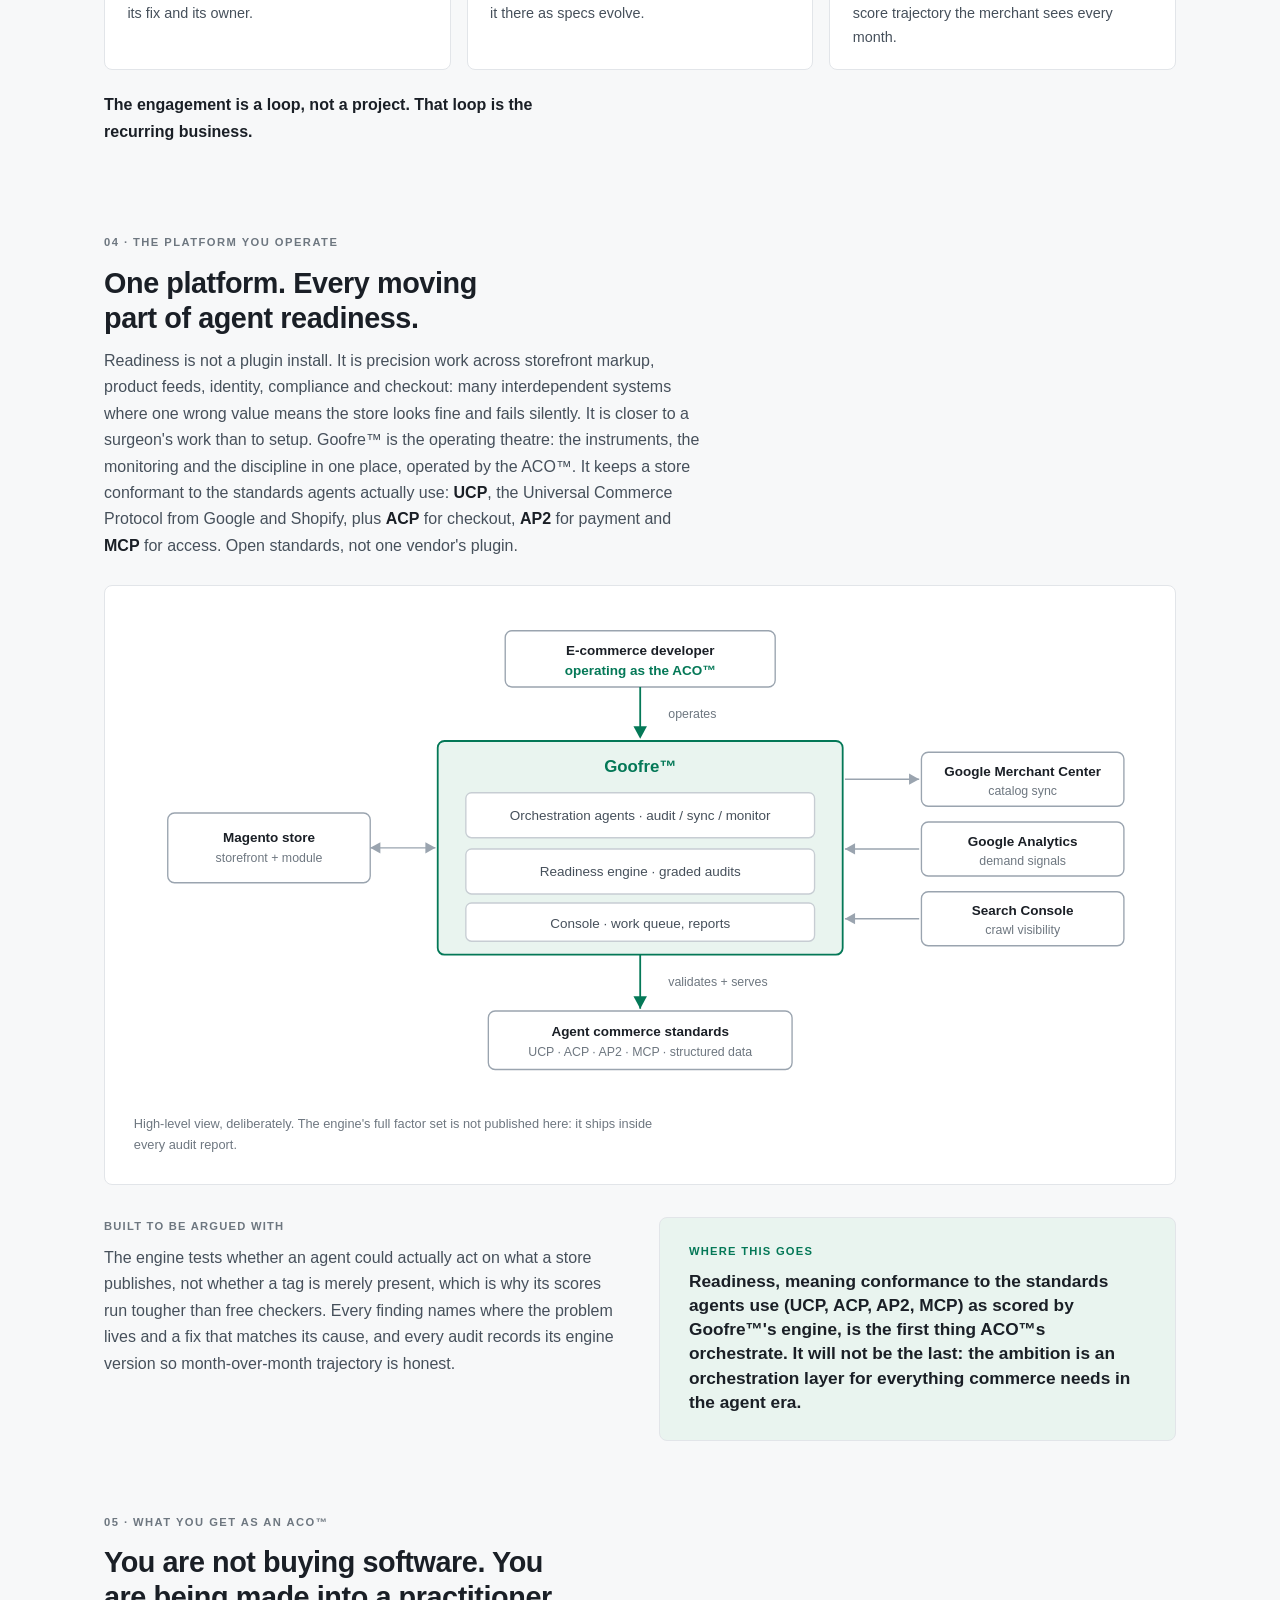
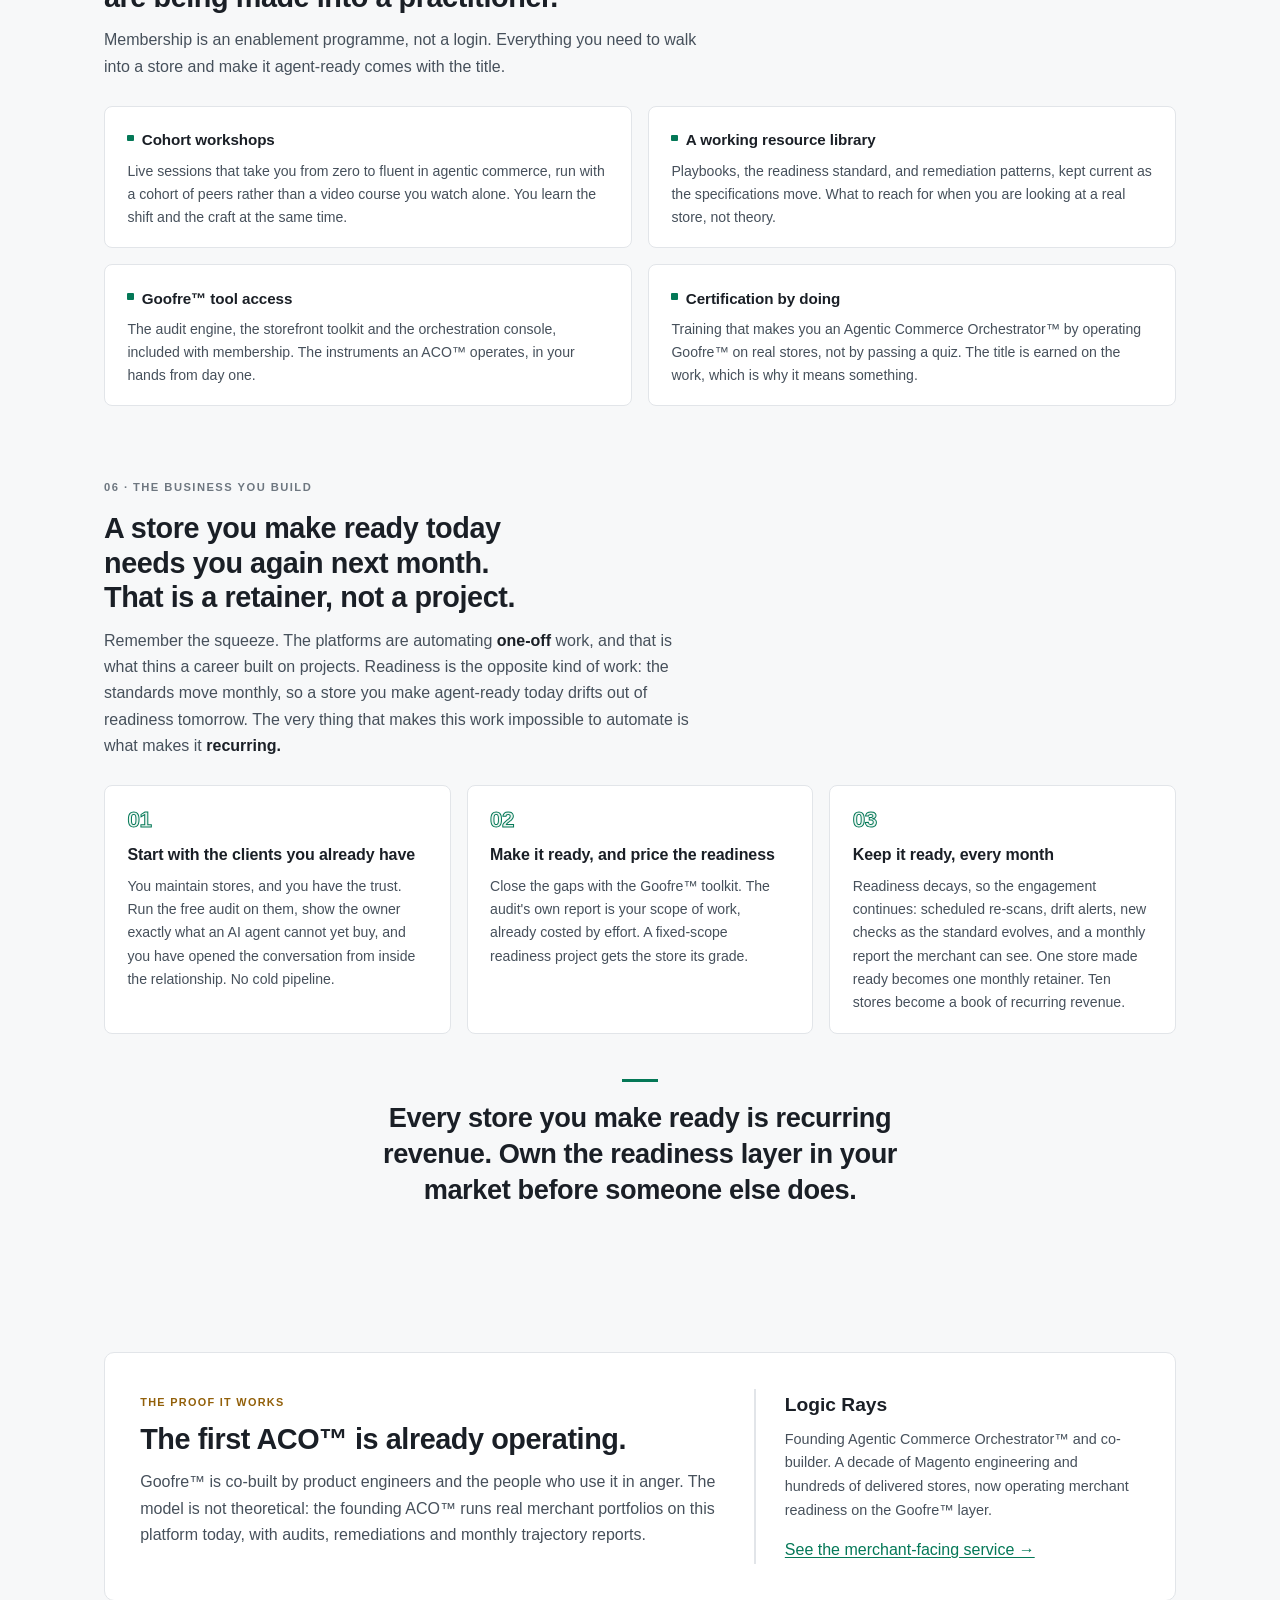
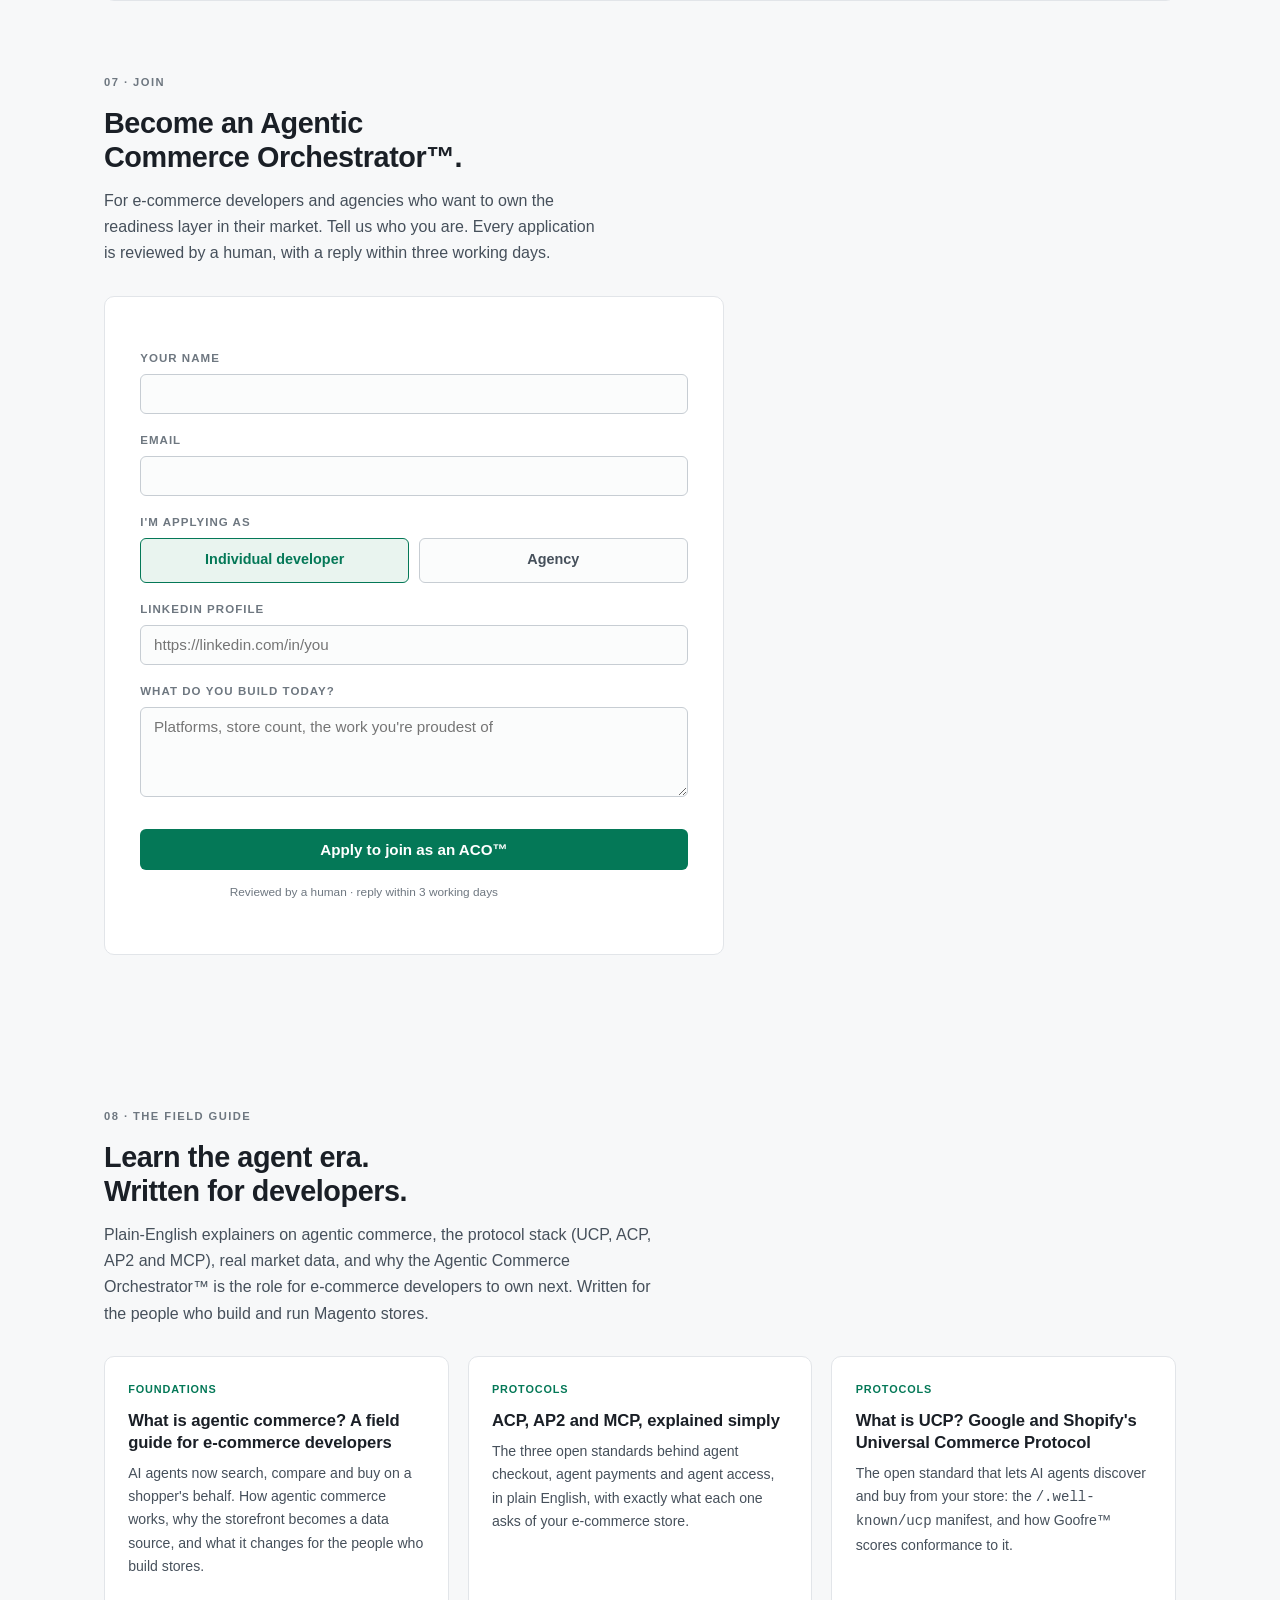
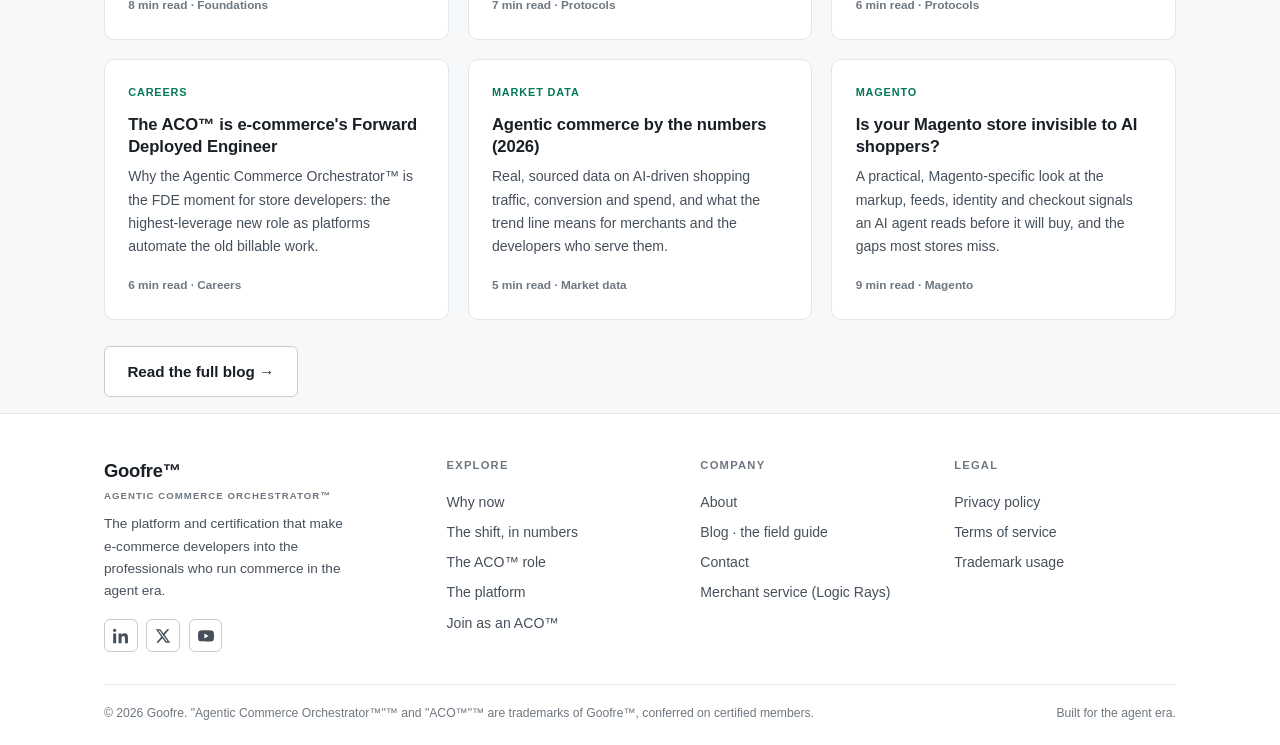
==== commit 43573592: "Correct UCP framing: it is the Google/Shopify Universal Commerce Protocol, not an internal model Res" ====
--- a/index.html
+++ b/index.html
@@ -603,13 +603,14 @@
       means the store looks fine and fails silently. It is closer to a surgeon's work than to
       setup. Goofre™ is the operating theatre: the instruments, the monitoring and the discipline
       in one place, operated by the ACO™. It keeps a store conformant to the standards agents
-      actually use — <strong>ACP</strong> for checkout, <strong>AP2</strong> for payment,
-      <strong>MCP</strong> for access — not one vendor's plugin.
+      actually use: <strong>UCP</strong>, the Universal Commerce Protocol from Google and Shopify, plus
+      <strong>ACP</strong> for checkout, <strong>AP2</strong> for payment and <strong>MCP</strong> for
+      access. Open standards, not one vendor's plugin.
     </p>
 
     <figure class="panel">
       <svg viewBox="0 0 900 430" xmlns="http://www.w3.org/2000/svg" role="img"
-           aria-label="High-level architecture: the e-commerce developer operates Goofre, which connects the Magento store, Google Merchant Center, Google Analytics, Search Console and conforms the store to the agent commerce standards ACP, AP2 and MCP, with orchestration agents working inside Goofre">
+           aria-label="High-level architecture: the e-commerce developer operates Goofre, which connects the Magento store, Google Merchant Center, Google Analytics, Search Console and conforms the store to the agent commerce standards UCP, ACP, AP2 and MCP, with orchestration agents working inside Goofre">
         <!-- developer on top -->
         <rect class="d-box" x="330" y="14" width="240" height="50"/>
         <text class="d-label strong" x="450" y="36" text-anchor="middle">E-commerce developer</text>
@@ -653,7 +654,7 @@
         <!-- external standards the store is conformed to -->
         <rect class="d-box" x="315" y="352" width="270" height="52"/>
         <text class="d-label strong" x="450" y="374" text-anchor="middle">Agent commerce standards</text>
-        <text class="d-label dim" x="450" y="392" text-anchor="middle">ACP · AP2 · MCP · structured data</text>
+        <text class="d-label dim" x="450" y="392" text-anchor="middle">UCP · ACP · AP2 · MCP · structured data</text>
         <line class="d-line accent" x1="450" y1="302" x2="450" y2="350"/>
         <polygon points="450,350 444,339 456,339" fill="#047857"/>
         <text class="d-label dim" x="475" y="330">validates + serves</text>
@@ -677,8 +678,8 @@
       <aside class="statement-card">
         <p class="lead-eyebrow">Where this goes</p>
         <p>
-          Readiness — conformance to the standards agents use (ACP, AP2, MCP), scored by Goofre™'s
-          engine — is the first thing ACO™s orchestrate. It will not be the last: the ambition is an
+          Readiness, meaning conformance to the standards agents use (UCP, ACP, AP2, MCP) as scored
+          by Goofre™'s engine, is the first thing ACO™s orchestrate. It will not be the last: the ambition is an
           orchestration layer for everything commerce needs in the agent era.
         </p>
       </aside>
@@ -829,47 +830,47 @@
     <p class="eyebrow">08 · The field guide</p>
     <h2>Learn the agent era. Written for developers.</h2>
     <p style="max-width:62ch;">
-      Plain-English explainers on agentic commerce, the protocol stack (ACP, AP2 and MCP), real
+      Plain-English explainers on agentic commerce, the protocol stack (UCP, ACP, AP2 and MCP), real
       market data, and why the Agentic Commerce Orchestrator™ is the role for e-commerce developers
       to own next. Written for the people who build and run Magento stores.
     </p>
     <div class="posts">
-      <a class="post" href="blog.html#what-is-agentic-commerce">
+      <a class="post" href="blog-what-is-agentic-commerce.html">
         <span class="cat">Foundations</span>
         <h3>What is agentic commerce? A field guide for e-commerce developers</h3>
         <p>AI agents now search, compare and buy on a shopper's behalf. How agentic commerce works,
         why the storefront becomes a data source, and what it changes for the people who build stores.</p>
         <span class="meta">8 min read · Foundations</span>
       </a>
-      <a class="post" href="blog.html#acp-ap2-mcp-explained">
+      <a class="post" href="blog-acp-ap2-mcp-explained.html">
         <span class="cat">Protocols</span>
         <h3>ACP, AP2 and MCP, explained simply</h3>
         <p>The three open standards behind agent checkout, agent payments and agent access, in plain
         English, with exactly what each one asks of your e-commerce store.</p>
         <span class="meta">7 min read · Protocols</span>
       </a>
-      <a class="post" href="blog.html#what-is-ucp">
+      <a class="post" href="blog-what-is-ucp.html">
         <span class="cat">Protocols</span>
-        <h3>UCP: how Goofre scores agentic-commerce readiness</h3>
-        <p>UCP is Goofre™'s readiness model. How it maps a store to ACP, AP2 and MCP and turns
-        &ldquo;are we AI-ready?&rdquo; into a graded, fixable score.</p>
+        <h3>What is UCP? Google and Shopify's Universal Commerce Protocol</h3>
+        <p>The open standard that lets AI agents discover and buy from your store: the
+        <code>/.well-known/ucp</code> manifest, and how Goofre™ scores conformance to it.</p>
         <span class="meta">6 min read · Protocols</span>
       </a>
-      <a class="post" href="blog.html#aco-is-the-fde-of-ecommerce">
+      <a class="post" href="blog-aco-is-the-fde-of-ecommerce.html">
         <span class="cat">Careers</span>
         <h3>The ACO™ is e-commerce's Forward Deployed Engineer</h3>
         <p>Why the Agentic Commerce Orchestrator™ is the FDE moment for store developers: the
         highest-leverage new role as platforms automate the old billable work.</p>
         <span class="meta">6 min read · Careers</span>
       </a>
-      <a class="post" href="blog.html#agentic-commerce-by-the-numbers">
+      <a class="post" href="blog-agentic-commerce-by-the-numbers.html">
         <span class="cat">Market data</span>
         <h3>Agentic commerce by the numbers (2026)</h3>
         <p>Real, sourced data on AI-driven shopping traffic, conversion and spend, and what the trend
         line means for merchants and the developers who serve them.</p>
         <span class="meta">5 min read · Market data</span>
       </a>
-      <a class="post" href="blog.html#magento-agentic-readiness">
+      <a class="post" href="blog-magento-agentic-readiness.html">
         <span class="cat">Magento</span>
         <h3>Is your Magento store invisible to AI shoppers?</h3>
         <p>A practical, Magento-specific look at the markup, feeds, identity and checkout signals an AI
